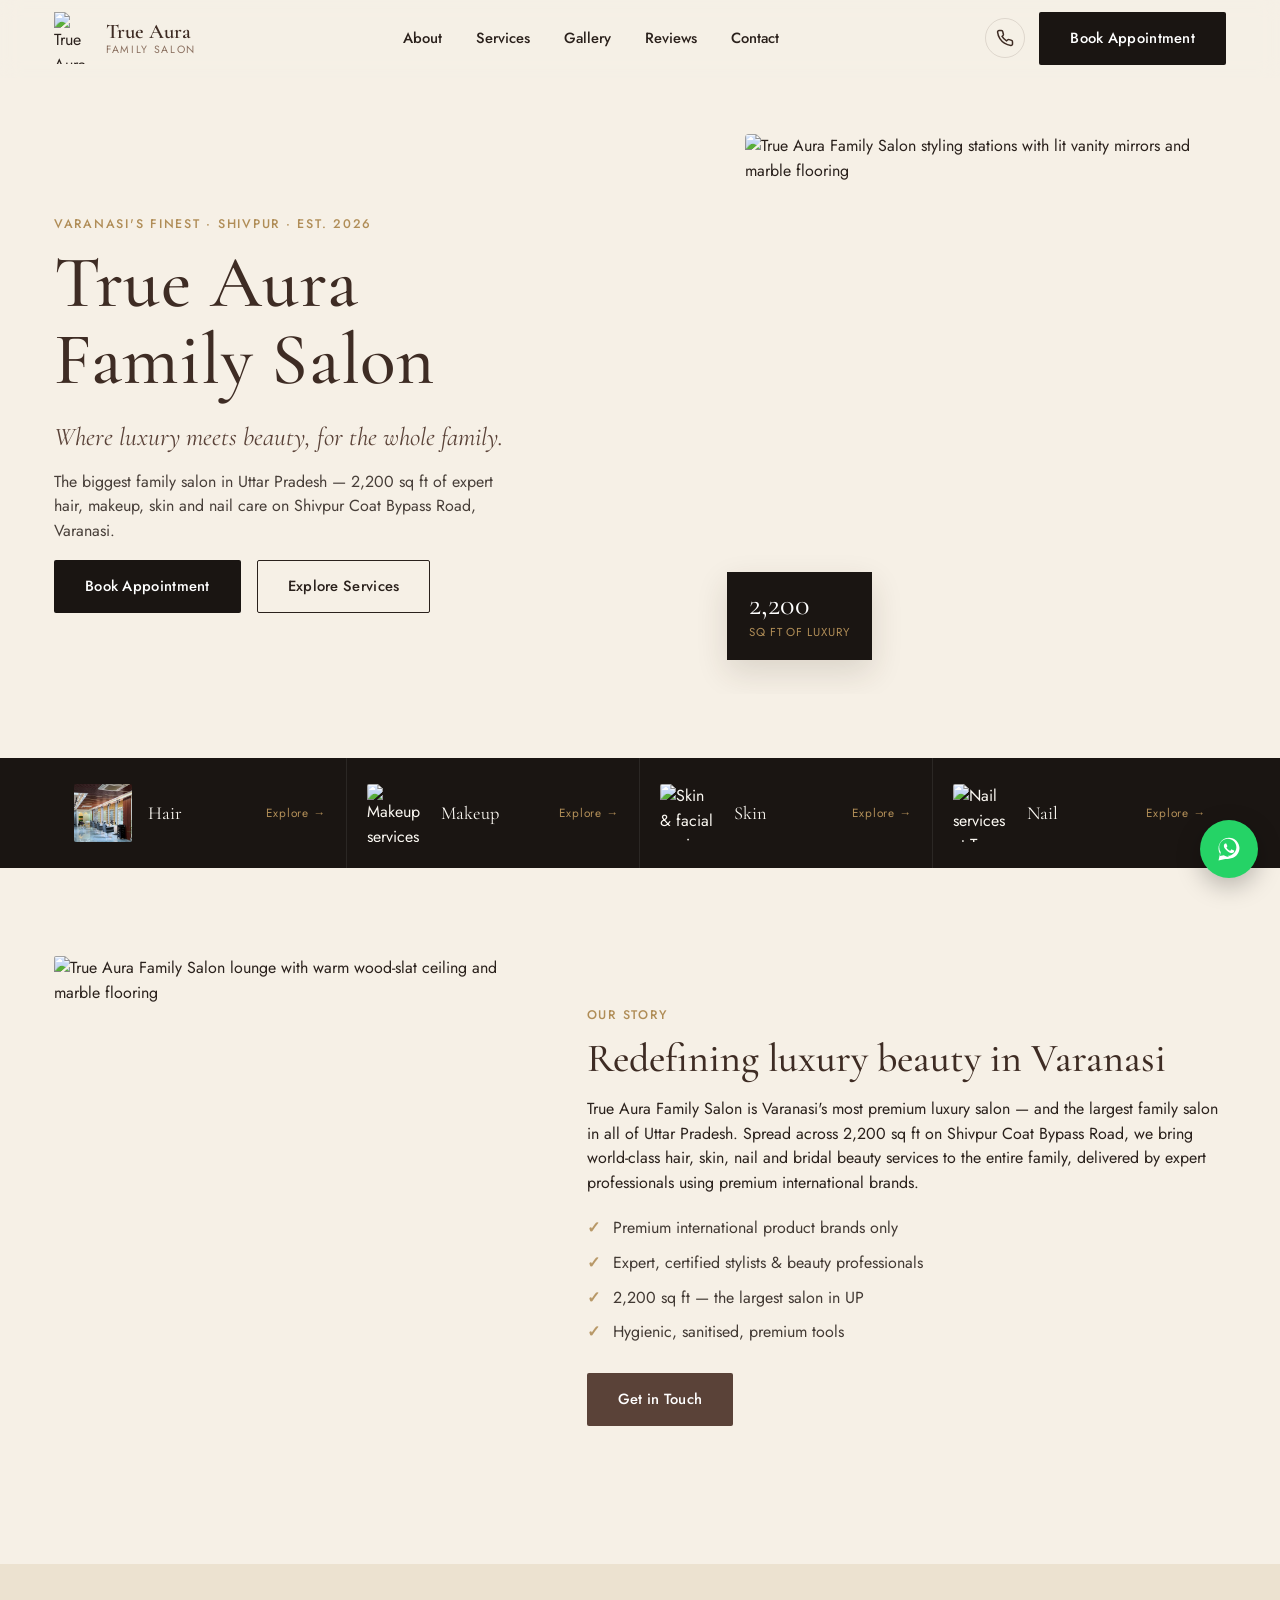
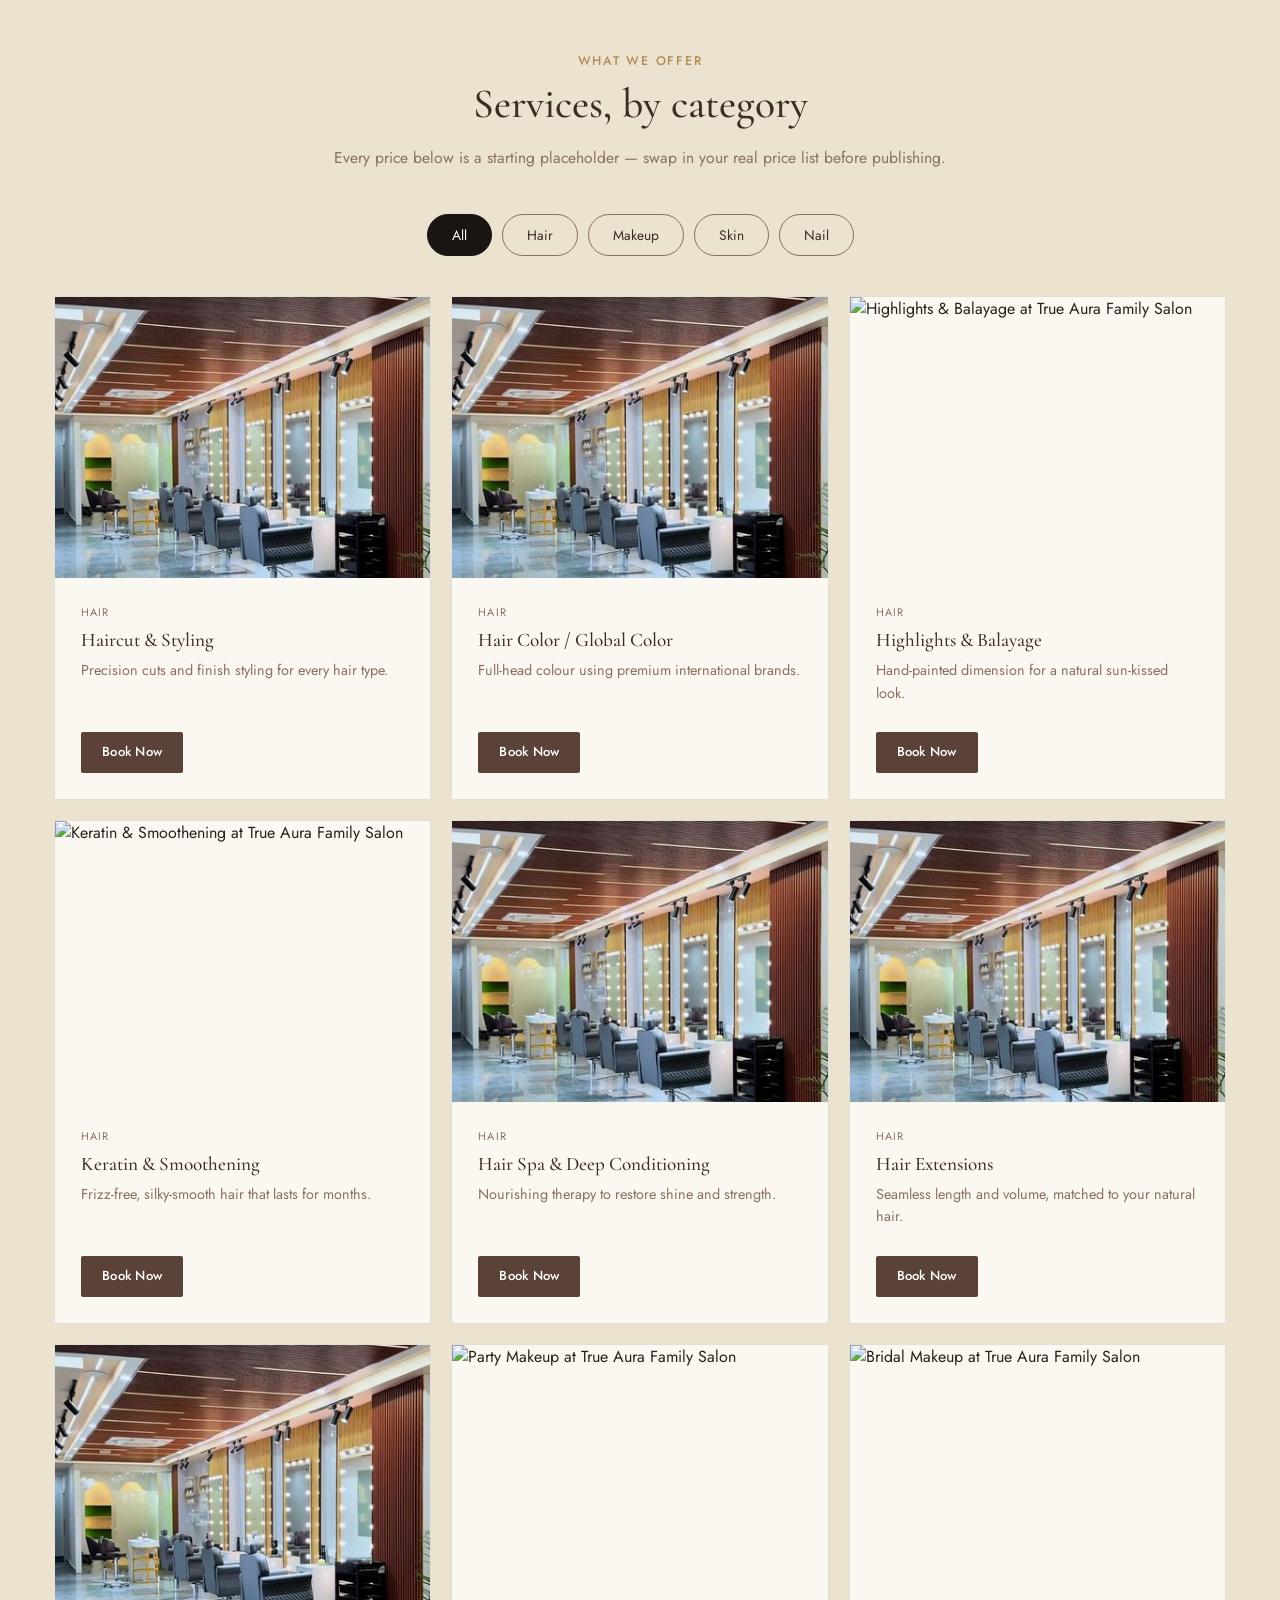
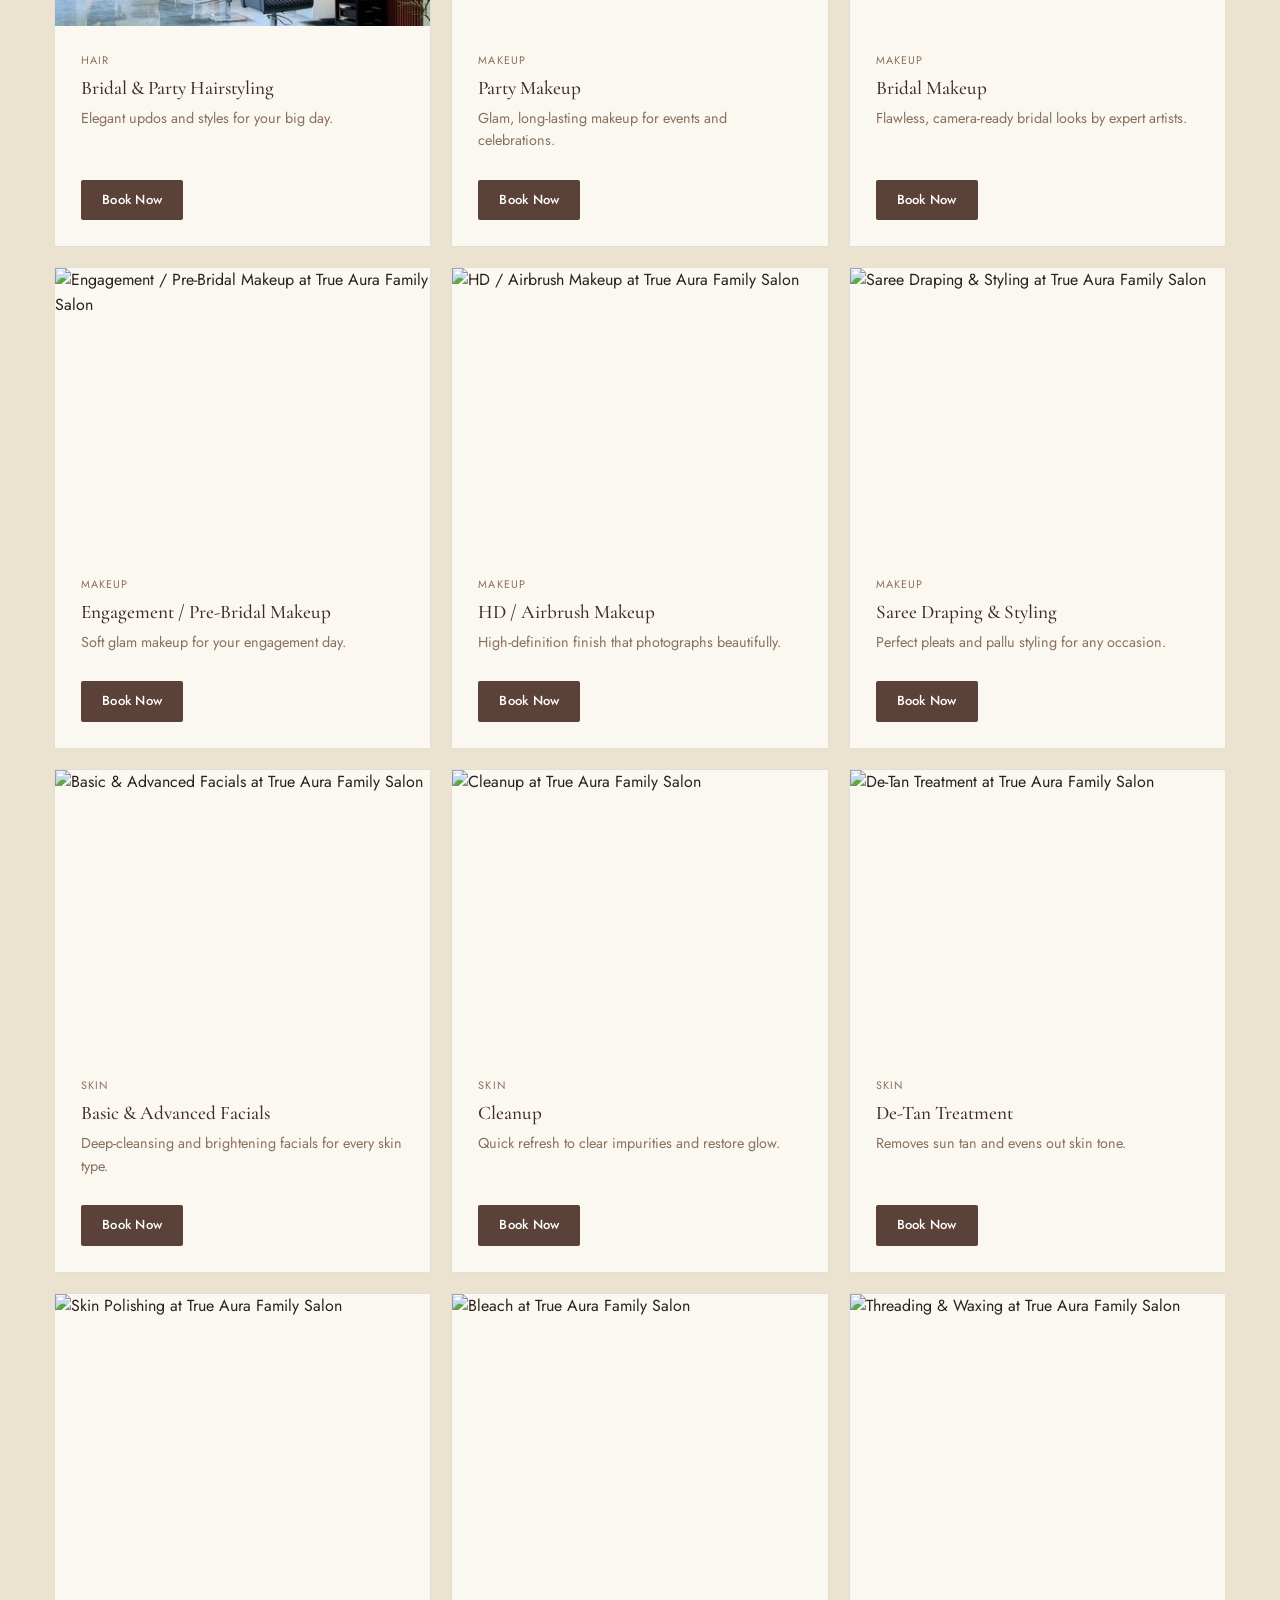
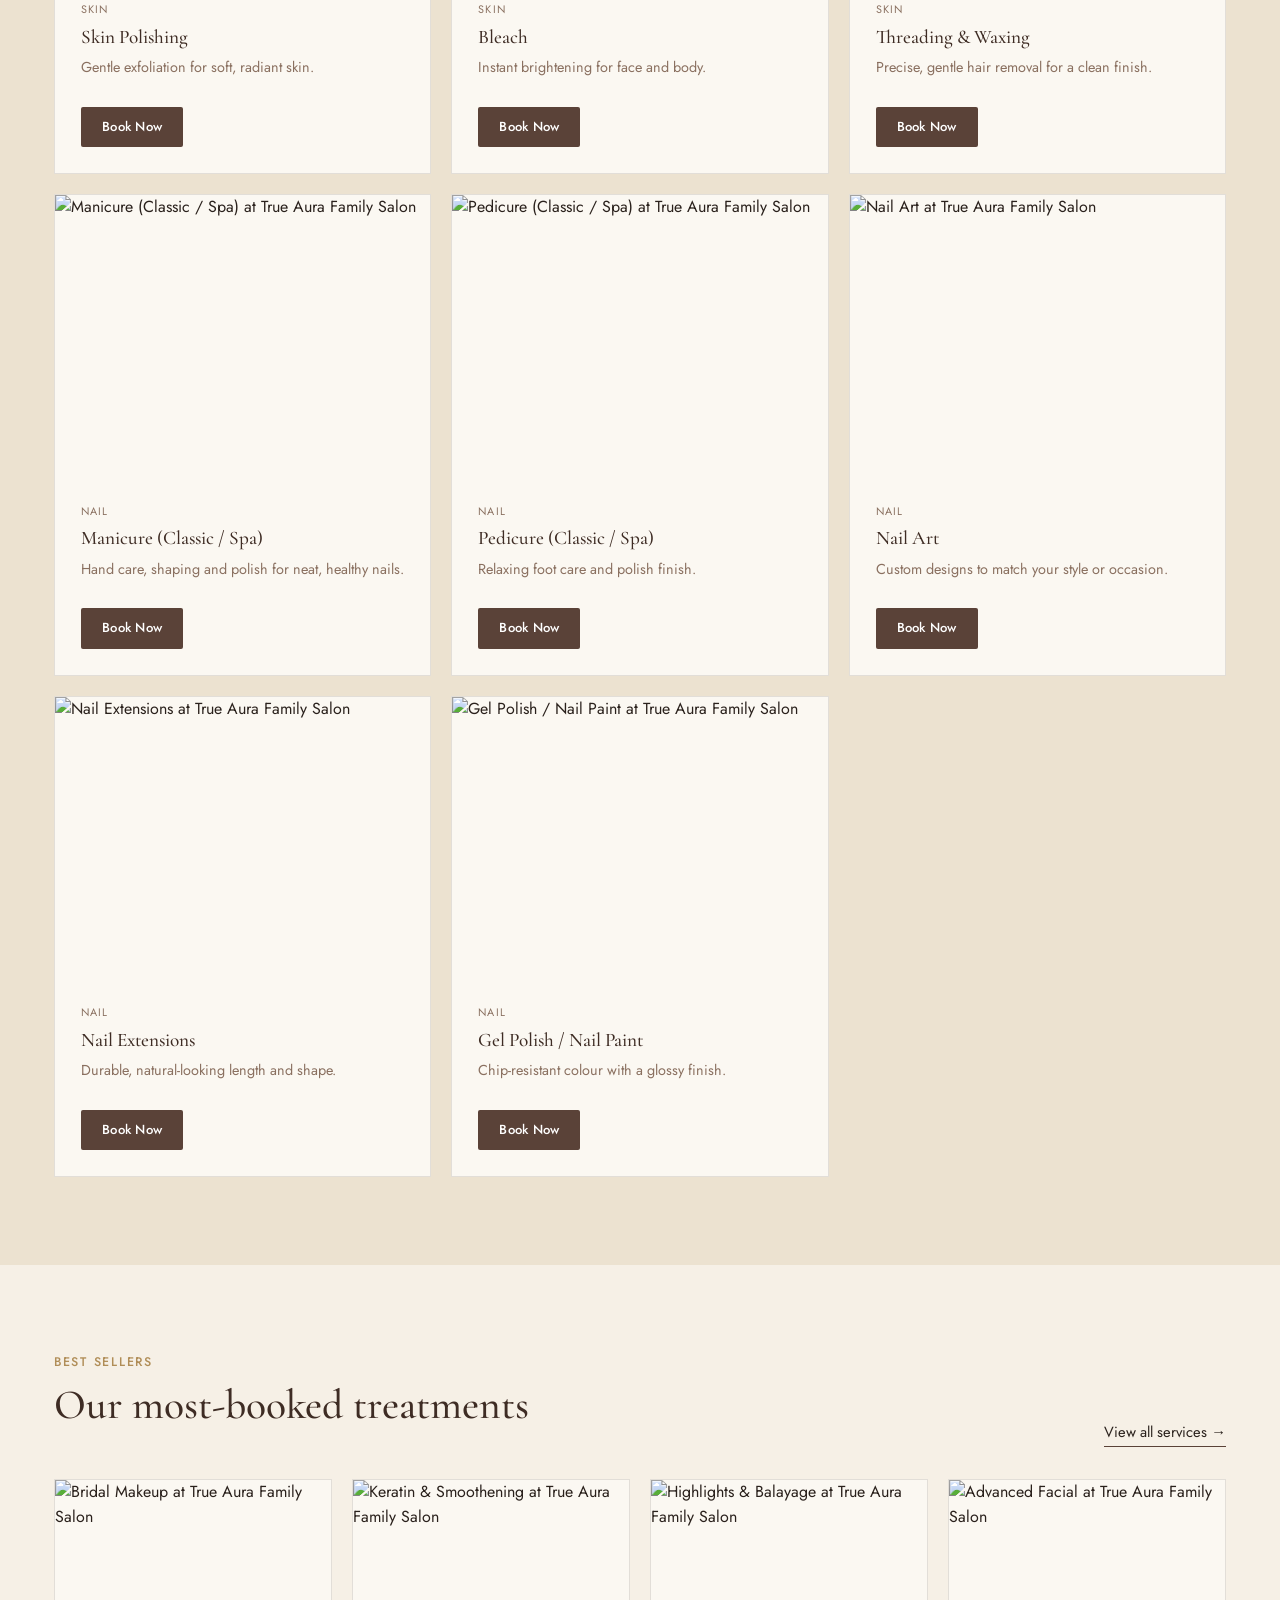
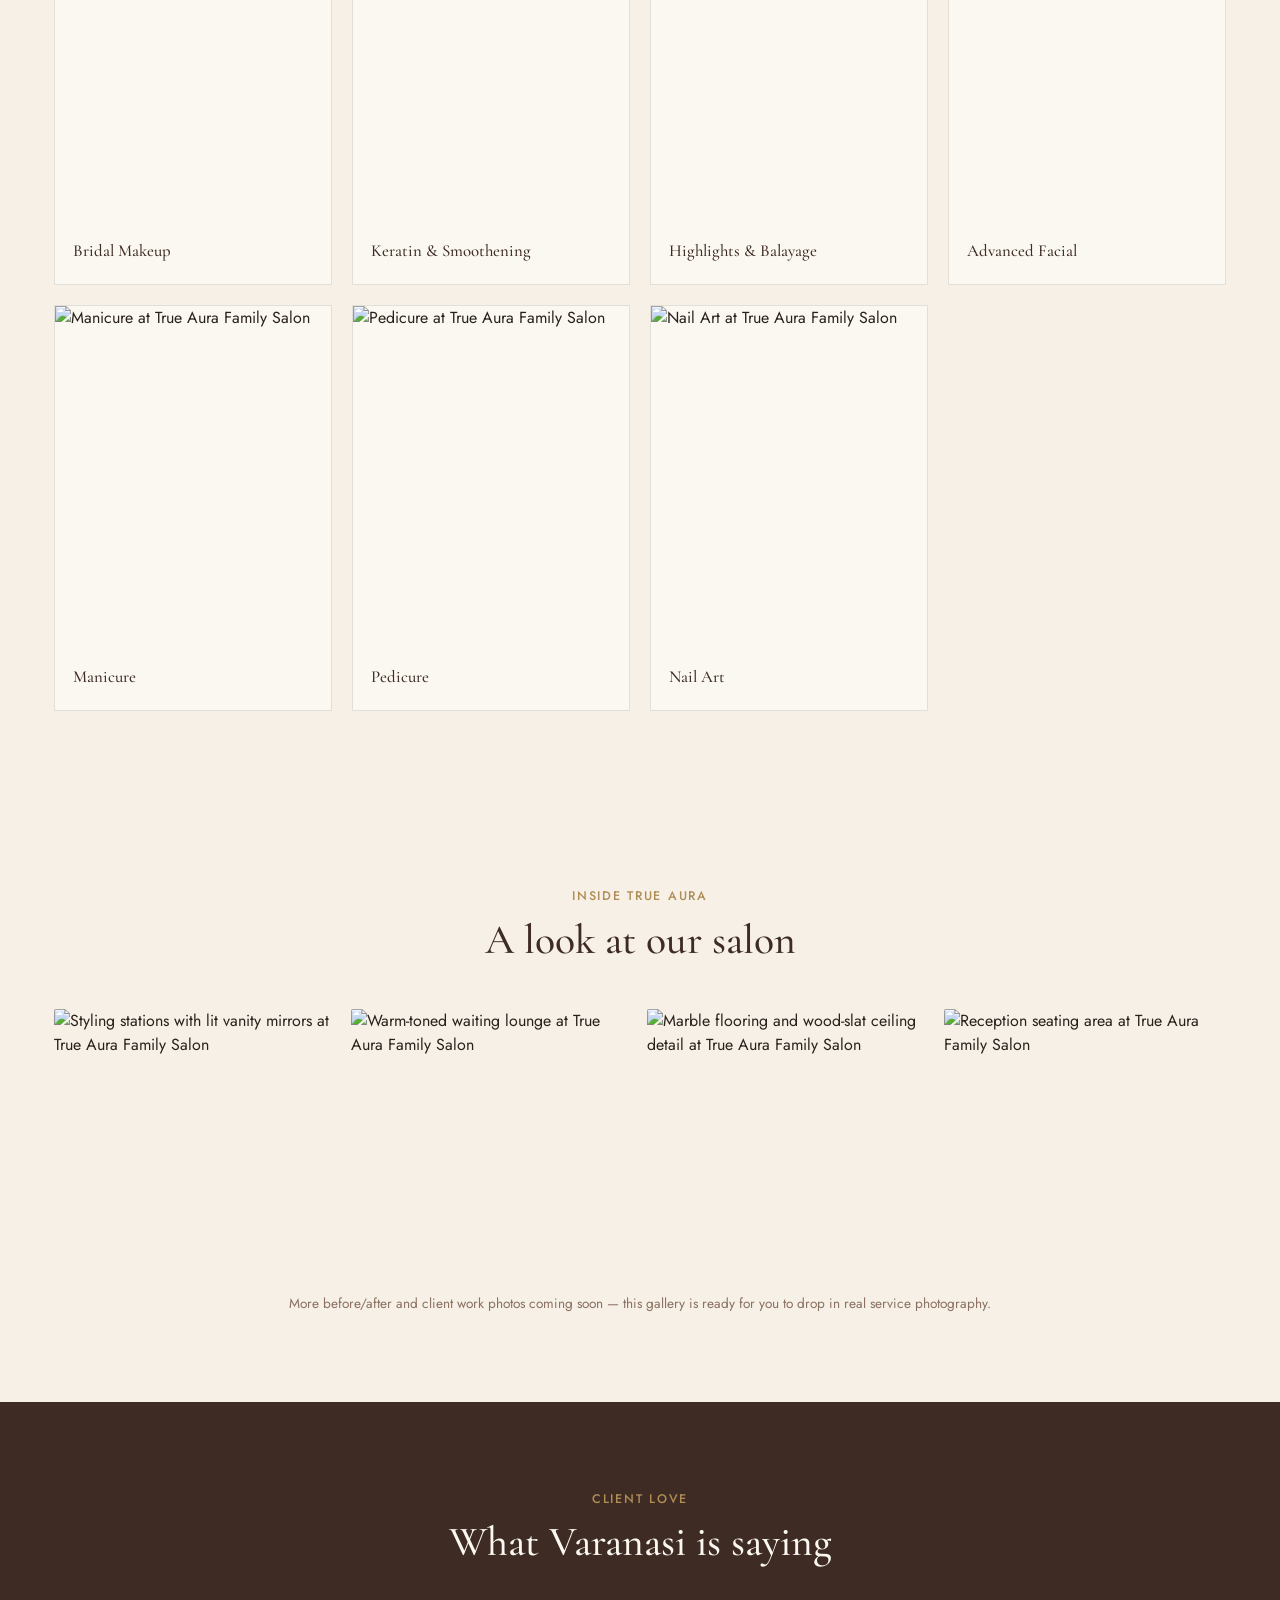
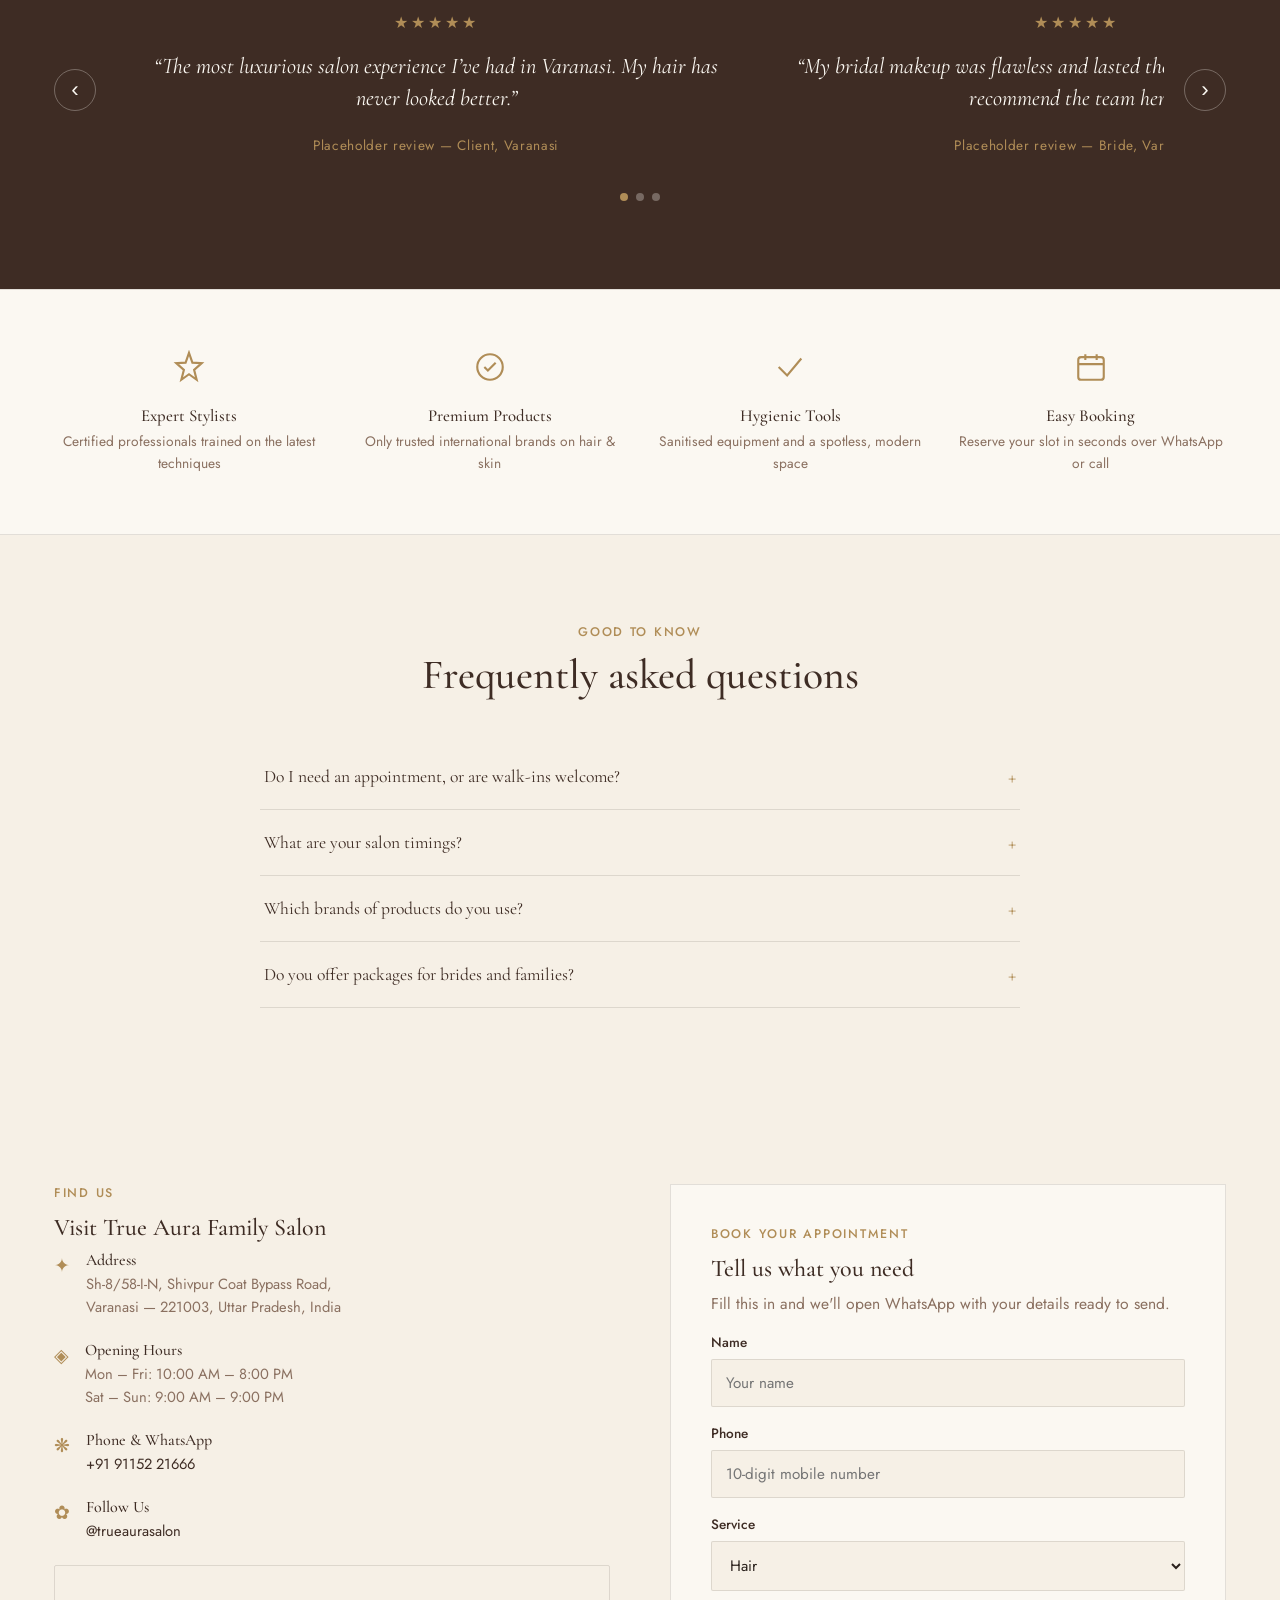
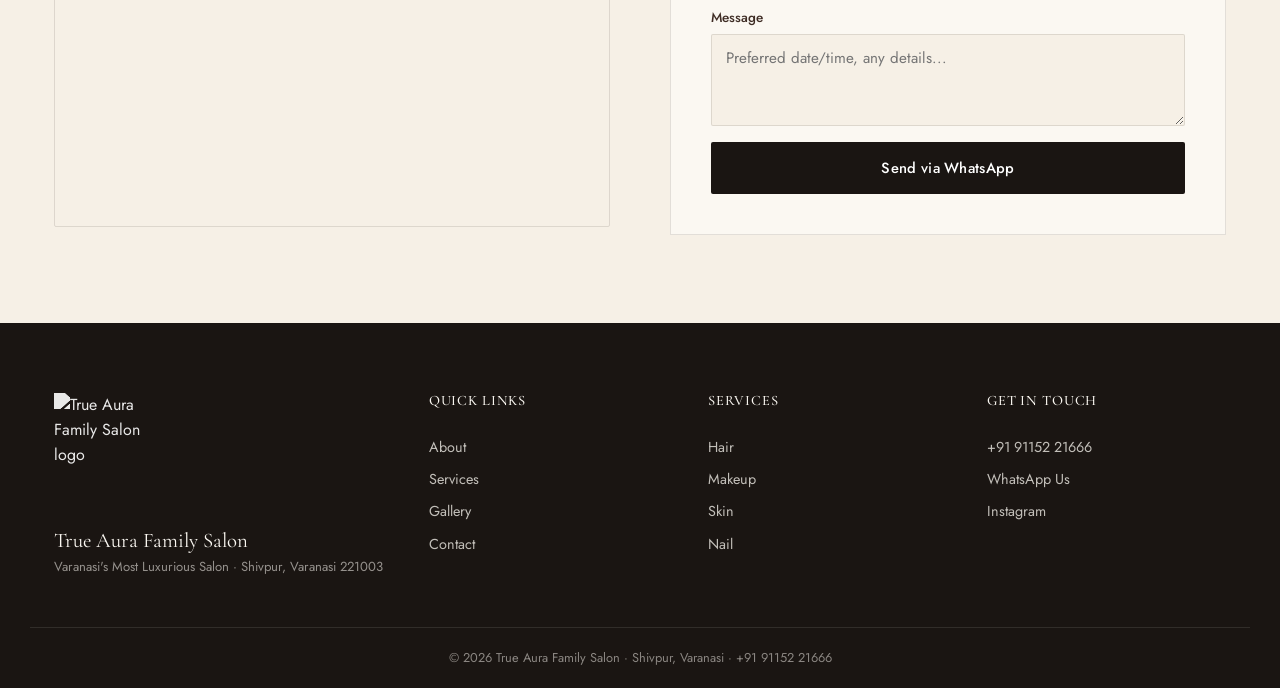
==== index.html @ 4e5fd9b1 "Add files via upload" ====
<!DOCTYPE html>
<html lang="en">
<head>
<meta charset="UTF-8">
<meta name="viewport" content="width=device-width, initial-scale=1.0">
<title>True Aura Family Salon — Luxury Salon in Varanasi | Hair, Skin, Bridal &amp; Nails</title>
<meta name="description" content="True Aura Family Salon — Varanasi's premium luxury family salon in Shivpur. Hair, Makeup, Skin &amp; Nail services for the whole family. Book on WhatsApp: +91 91152 21666.">
<meta name="keywords" content="luxury salon Varanasi, best salon in Varanasi, bridal makeup Varanasi, hair salon Varanasi, keratin treatment Varanasi, facial Varanasi, nail art Varanasi, salon Shivpur Varanasi, True Aura Family Salon">
<meta name="author" content="True Aura Family Salon">
<meta name="robots" content="index, follow">
<link rel="canonical" href="https://trueauraofficial06-lab.github.io/trueaurasalon.github.io/">

<!-- Open Graph -->
<meta property="og:type" content="website">
<meta property="og:site_name" content="True Aura Family Salon">
<meta property="og:title" content="True Aura Family Salon — Luxury Salon in Varanasi">
<meta property="og:description" content="Varanasi's premium luxury family salon in Shivpur. Hair, Makeup, Skin &amp; Nail services for the whole family.">
<meta property="og:url" content="https://trueauraofficial06-lab.github.io/trueaurasalon.github.io/">
<meta property="og:image" content="https://trueauraofficial06-lab.github.io/trueaurasalon.github.io/assets/images/salon-stations.jpg">
<meta property="og:locale" content="en_IN">

<!-- Twitter -->
<meta name="twitter:card" content="summary_large_image">
<meta name="twitter:title" content="True Aura Family Salon — Luxury Salon in Varanasi">
<meta name="twitter:description" content="Premium luxury salon in Shivpur, Varanasi. Hair · Makeup · Skin · Nail.">
<meta name="twitter:image" content="https://trueauraofficial06-lab.github.io/trueaurasalon.github.io/assets/images/salon-stations.jpg">

<link rel="icon" type="image/png" href="assets/images/logo-header.png">

<!-- Fonts -->
<link rel="preconnect" href="https://fonts.googleapis.com">
<link rel="preconnect" href="https://fonts.gstatic.com" crossorigin>
<link href="https://fonts.googleapis.com/css2?family=Cormorant+Garamond:ital,wght@0,400;0,500;0,600;1,500&family=Jost:wght@300;400;500;600&display=swap" rel="stylesheet">

<link rel="stylesheet" href="style.css">

<!-- Local Business structured data -->
<script type="application/ld+json">
{
  "@context": "https://schema.org",
  "@type": "HairSalon",
  "name": "True Aura Family Salon",
  "image": "https://trueauraofficial06-lab.github.io/trueaurasalon.github.io/assets/images/salon-stations.jpg",
  "@id": "https://trueauraofficial06-lab.github.io/trueaurasalon.github.io/",
  "url": "https://trueauraofficial06-lab.github.io/trueaurasalon.github.io/",
  "telephone": "+919115221666",
  "priceRange": "₹₹",
  "address": {
    "@type": "PostalAddress",
    "streetAddress": "Sh-8/58-I-N, Shivpur Coat Bypass Road",
    "addressLocality": "Varanasi",
    "postalCode": "221003",
    "addressRegion": "Uttar Pradesh",
    "addressCountry": "IN"
  },
  "geo": {
    "@type": "GeoCoordinates",
    "latitude": 25.3176,
    "longitude": 82.9739
  },
  "openingHoursSpecification": [
    {
      "@type": "OpeningHoursSpecification",
      "dayOfWeek": ["Monday","Tuesday","Wednesday","Thursday","Friday"],
      "opens": "10:00",
      "closes": "20:00"
    },
    {
      "@type": "OpeningHoursSpecification",
      "dayOfWeek": ["Saturday","Sunday"],
      "opens": "09:00",
      "closes": "21:00"
    }
  ],
  "sameAs": ["https://instagram.com/trueaurasalon"]
}
</script>
</head>
<body>

<!-- ============ HEADER ============ -->
<header class="site-header" id="site-header">
  <div class="container header-inner">
    <a href="#top" class="brand" aria-label="True Aura Family Salon — home">
      <img src="assets/images/logo-header.png" alt="True Aura Family Salon logo — scissors and wings emblem" class="brand-logo" width="56" height="73">
      <span class="brand-text">
        <span class="brand-name">True Aura</span>
        <span class="brand-sub">Family Salon</span>
      </span>
    </a>

    <nav class="main-nav" aria-label="Primary">
      <ul>
        <li><a href="#about">About</a></li>
        <li class="has-mega">
          <a href="#services" aria-haspopup="true">Services</a>
          <div class="mega-menu" aria-label="Service categories">
            <a href="#services" data-filter="hair" class="mega-link"><span class="mega-cat">Hair</span><span class="mega-desc">Cut, colour, keratin &amp; more</span></a>
            <a href="#services" data-filter="makeup" class="mega-link"><span class="mega-cat">Makeup</span><span class="mega-desc">Party, bridal &amp; HD makeup</span></a>
            <a href="#services" data-filter="skin" class="mega-link"><span class="mega-cat">Skin</span><span class="mega-desc">Facials, cleanup &amp; more</span></a>
            <a href="#services" data-filter="nail" class="mega-link"><span class="mega-cat">Nail</span><span class="mega-desc">Manicure, pedicure &amp; art</span></a>
          </div>
        </li>
        <li><a href="#gallery">Gallery</a></li>
        <li><a href="#testimonials">Reviews</a></li>
        <li><a href="#contact">Contact</a></li>
      </ul>
    </nav>

    <div class="header-actions">
      <a href="tel:+919115221666" class="header-call" aria-label="Call True Aura Family Salon">
        <svg width="18" height="18" viewBox="0 0 24 24" fill="none" stroke="currentColor" stroke-width="2"><path d="M22 16.92v3a2 2 0 0 1-2.18 2 19.79 19.79 0 0 1-8.63-3.07 19.5 19.5 0 0 1-6-6 19.79 19.79 0 0 1-3.07-8.67A2 2 0 0 1 4.11 2h3a2 2 0 0 1 2 1.72c.127.96.362 1.903.7 2.81a2 2 0 0 1-.45 2.11L8.09 9.91a16 16 0 0 0 6 6l1.27-1.27a2 2 0 0 1 2.11-.45c.907.338 1.85.573 2.81.7A2 2 0 0 1 22 16.92z"/></svg>
      </a>
      <a href="https://wa.me/919115221666?text=Hi%20True%20Aura%2C%20I%27d%20like%20to%20book%20an%20appointment." class="btn btn-solid" target="_blank" rel="noopener">Book Appointment</a>
      <button class="nav-toggle" id="navToggle" aria-label="Open menu" aria-expanded="false">
        <span></span><span></span><span></span>
      </button>
    </div>
  </div>

  <!-- Mobile nav -->
  <div class="mobile-nav" id="mobileNav">
    <a href="#about">About</a>
    <a href="#services">Services</a>
    <a href="#gallery">Gallery</a>
    <a href="#testimonials">Reviews</a>
    <a href="#contact">Contact</a>
    <a href="https://wa.me/919115221666" class="btn btn-solid" target="_blank" rel="noopener">Book on WhatsApp</a>
  </div>
</header>

<main id="top">

  <!-- ============ HERO ============ -->
  <section class="hero" id="hero">
    <div class="container hero-inner">
      <div class="hero-copy">
        <p class="eyebrow">Varanasi's Finest · Shivpur · Est. 2026</p>
        <h1 class="hero-wordmark">True Aura<br>Family Salon</h1>
        <p class="hero-headline">Where luxury meets beauty, for the whole family.</p>
        <p class="hero-sub">The biggest family salon in Uttar Pradesh — 2,200 sq ft of expert hair, makeup, skin and nail care on Shivpur Coat Bypass Road, Varanasi.</p>
        <div class="hero-ctas">
          <a href="https://wa.me/919115221666?text=Hi%20True%20Aura%2C%20I%27d%20like%20to%20book%20an%20appointment." class="btn btn-solid" target="_blank" rel="noopener">Book Appointment</a>
          <a href="#services" class="btn btn-outline">Explore Services</a>
        </div>
      </div>
      <div class="hero-media">
        <img src="assets/images/salon-stations.jpg" alt="True Aura Family Salon styling stations with lit vanity mirrors and marble flooring" width="816" height="1600" loading="eager">
        <div class="hero-media-tag">
          <span class="hero-media-tag-num">2,200</span>
          <span class="hero-media-tag-label">sq ft of luxury</span>
        </div>
      </div>
    </div>
  </section>

  <!-- ============ CATEGORY STRIP ============ -->
  <section class="category-strip" aria-label="Service categories">
    <div class="container category-grid">
      <a href="#services" class="category-item" data-filter="hair">
        <img src="assets/images/thumb-hair.jpg" alt="Hair services at True Aura Family Salon" width="120" height="120" loading="lazy">
        <span class="category-label">Hair</span>
        <span class="category-go">Explore →</span>
      </a>
      <a href="#services" class="category-item" data-filter="makeup">
        <img src="assets/images/thumb-makeup.jpg" alt="Makeup services at True Aura Family Salon" width="120" height="120" loading="lazy">
        <span class="category-label">Makeup</span>
        <span class="category-go">Explore →</span>
      </a>
      <a href="#services" class="category-item" data-filter="skin">
        <img src="assets/images/thumb-skin.jpg" alt="Skin &amp; facial services at True Aura Family Salon" width="120" height="120" loading="lazy">
        <span class="category-label">Skin</span>
        <span class="category-go">Explore →</span>
      </a>
      <a href="#services" class="category-item" data-filter="nail">
        <img src="assets/images/thumb-nail.jpg" alt="Nail services at True Aura Family Salon" width="120" height="120" loading="lazy">
        <span class="category-label">Nail</span>
        <span class="category-go">Explore →</span>
      </a>
    </div>
  </section>

  <!-- ============ ABOUT ============ -->
  <section class="editorial" id="about">
    <div class="container editorial-inner">
      <div class="editorial-media">
        <img src="assets/images/salon-lounge.jpg" alt="True Aura Family Salon lounge with warm wood-slat ceiling and marble flooring" width="816" height="1600" loading="lazy">
      </div>
      <div class="editorial-copy">
        <p class="eyebrow">Our Story</p>
        <h2>Redefining luxury beauty in Varanasi</h2>
        <p>True Aura Family Salon is Varanasi's most premium luxury salon — and the largest family salon in all of Uttar Pradesh. Spread across 2,200 sq ft on Shivpur Coat Bypass Road, we bring world-class hair, skin, nail and bridal beauty services to the entire family, delivered by expert professionals using premium international brands.</p>
        <ul class="check-list">
          <li>Premium international product brands only</li>
          <li>Expert, certified stylists &amp; beauty professionals</li>
          <li>2,200 sq ft — the largest salon in UP</li>
          <li>Hygienic, sanitised, premium tools</li>
        </ul>
        <a href="https://wa.me/919115221666" class="btn btn-dark" target="_blank" rel="noopener">Get in Touch</a>
      </div>
    </div>
  </section>

  <!-- ============ SERVICES ============ -->
  <section class="services" id="services">
    <div class="container">
      <div class="section-head">
        <p class="eyebrow">What We Offer</p>
        <h2>Services, by category</h2>
        <p class="section-sub">Every price below is a starting placeholder — swap in your real price list before publishing.</p>
      </div>

      <div class="filter-bar" role="tablist" aria-label="Filter services by category">
        <button class="filter-btn is-active" data-filter="all" role="tab" aria-selected="true">All</button>
        <button class="filter-btn" data-filter="hair" role="tab" aria-selected="false">Hair</button>
        <button class="filter-btn" data-filter="makeup" role="tab" aria-selected="false">Makeup</button>
        <button class="filter-btn" data-filter="skin" role="tab" aria-selected="false">Skin</button>
        <button class="filter-btn" data-filter="nail" role="tab" aria-selected="false">Nail</button>
      </div>

      <div class="services-grid" id="servicesGrid">
        <!-- populated by script.js -->
      </div>
    </div>
  </section>

  <!-- ============ POPULAR SERVICES ============ -->
  <section class="popular" id="popular">
    <div class="container">
      <div class="section-head section-head-row">
        <div>
          <p class="eyebrow">Best Sellers</p>
          <h2>Our most-booked treatments</h2>
        </div>
        <a href="#services" class="text-link">View all services →</a>
      </div>
      <div class="popular-grid" id="popularGrid">
        <!-- populated by script.js -->
      </div>
    </div>
  </section>

  <!-- ============ GALLERY ============ -->
  <section class="gallery" id="gallery">
    <div class="container">
      <div class="section-head">
        <p class="eyebrow">Inside True Aura</p>
        <h2>A look at our salon</h2>
      </div>
      <div class="gallery-grid">
        <img src="assets/images/salon-stations-md.jpg" alt="Styling stations with lit vanity mirrors at True Aura Family Salon" loading="lazy">
        <img src="assets/images/salon-lounge-sm.jpg" alt="Warm-toned waiting lounge at True Aura Family Salon" loading="lazy">
        <img src="assets/images/salon-stations-sm.jpg" alt="Marble flooring and wood-slat ceiling detail at True Aura Family Salon" loading="lazy">
        <img src="assets/images/salon-lounge.jpg" alt="Reception seating area at True Aura Family Salon" loading="lazy">
      </div>
      <p class="gallery-note">More before/after and client work photos coming soon — this gallery is ready for you to drop in real service photography.</p>
    </div>
  </section>

  <!-- ============ TESTIMONIALS ============ -->
  <section class="testimonials" id="testimonials">
    <div class="container">
      <div class="section-head">
        <p class="eyebrow">Client Love</p>
        <h2>What Varanasi is saying</h2>
      </div>
      <div class="testimonial-carousel">
        <button class="t-arrow t-prev" aria-label="Previous testimonial">‹</button>
        <div class="testimonial-track" id="testimonialTrack">
          <!-- populated by script.js — PLACEHOLDER testimonials, replace with real reviews -->
        </div>
        <button class="t-arrow t-next" aria-label="Next testimonial">›</button>
      </div>
      <div class="t-dots" id="testimonialDots"></div>
    </div>
  </section>

  <!-- ============ TRUST ROW ============ -->
  <section class="trust-row">
    <div class="container trust-grid">
      <div class="trust-item">
        <svg viewBox="0 0 24 24" fill="none" stroke="currentColor" stroke-width="1.5"><path d="M12 2l2.4 6.9L21 9.3l-5.4 4.7L17.4 21 12 17.1 6.6 21l1.8-7-5.4-4.7 6.6-.4L12 2z"/></svg>
        <h3>Expert Stylists</h3>
        <p>Certified professionals trained on the latest techniques</p>
      </div>
      <div class="trust-item">
        <svg viewBox="0 0 24 24" fill="none" stroke="currentColor" stroke-width="1.5"><circle cx="12" cy="12" r="9"/><path d="M8 12l2.5 2.5L16 9"/></svg>
        <h3>Premium Products</h3>
        <p>Only trusted international brands on hair &amp; skin</p>
      </div>
      <div class="trust-item">
        <svg viewBox="0 0 24 24" fill="none" stroke="currentColor" stroke-width="1.5"><path d="M4 12l6 6L20 6"/></svg>
        <h3>Hygienic Tools</h3>
        <p>Sanitised equipment and a spotless, modern space</p>
      </div>
      <div class="trust-item">
        <svg viewBox="0 0 24 24" fill="none" stroke="currentColor" stroke-width="1.5"><rect x="3" y="5" width="18" height="16" rx="2"/><path d="M3 10h18M8 3v4M16 3v4"/></svg>
        <h3>Easy Booking</h3>
        <p>Reserve your slot in seconds over WhatsApp or call</p>
      </div>
    </div>
  </section>

  <!-- ============ FAQ ============ -->
  <section class="faq" id="faq">
    <div class="container">
      <div class="section-head">
        <p class="eyebrow">Good to Know</p>
        <h2>Frequently asked questions</h2>
      </div>
      <div class="faq-list" id="faqList">
        <!-- populated by script.js -->
      </div>
    </div>
  </section>

  <!-- ============ CONTACT ============ -->
  <section class="contact" id="contact">
    <div class="container contact-inner">
      <div class="contact-info">
        <p class="eyebrow">Find Us</p>
        <h2>Visit True Aura Family Salon</h2>

        <div class="info-row">
          <span class="info-icon">✦</span>
          <div>
            <h3>Address</h3>
            <p>Sh-8/58-I-N, Shivpur Coat Bypass Road,<br>Varanasi — 221003, Uttar Pradesh, India</p>
          </div>
        </div>
        <div class="info-row">
          <span class="info-icon">◈</span>
          <div>
            <h3>Opening Hours</h3>
            <p>Mon – Fri: 10:00 AM – 8:00 PM<br>Sat – Sun: 9:00 AM – 9:00 PM</p>
          </div>
        </div>
        <div class="info-row">
          <span class="info-icon">❋</span>
          <div>
            <h3>Phone &amp; WhatsApp</h3>
            <p><a href="tel:+919115221666">+91 91152 21666</a></p>
          </div>
        </div>
        <div class="info-row">
          <span class="info-icon">✿</span>
          <div>
            <h3>Follow Us</h3>
            <p><a href="https://instagram.com/trueaurasalon" target="_blank" rel="noopener">@trueaurasalon</a></p>
          </div>
        </div>

        <div class="map-embed">
          <iframe src="https://maps.google.com/maps?q=Shivpur+Coat+Bypass+Road+Varanasi+221003&output=embed" title="True Aura Family Salon location map" loading="lazy" referrerpolicy="no-referrer-when-downgrade"></iframe>
        </div>
      </div>

      <div class="contact-form-wrap">
        <p class="eyebrow">Book Your Appointment</p>
        <h2>Tell us what you need</h2>
        <p class="section-sub">Fill this in and we'll open WhatsApp with your details ready to send.</p>
        <form id="bookingForm" class="booking-form">
          <label for="fName">Name
            <input type="text" id="fName" name="name" required placeholder="Your name">
          </label>
          <label for="fPhone">Phone
            <input type="tel" id="fPhone" name="phone" required placeholder="10-digit mobile number">
          </label>
          <label for="fService">Service
            <select id="fService" name="service">
              <option>Hair</option>
              <option>Makeup</option>
              <option>Skin</option>
              <option>Nail</option>
              <option>Not sure yet</option>
            </select>
          </label>
          <label for="fMessage">Message
            <textarea id="fMessage" name="message" rows="3" placeholder="Preferred date/time, any details..."></textarea>
          </label>
          <button type="submit" class="btn btn-solid btn-full">Send via WhatsApp</button>
        </form>
      </div>
    </div>
  </section>

</main>

<!-- ============ FLOATING WHATSAPP BUTTON ============ -->
<a href="https://wa.me/919115221666?text=Hi%20True%20Aura%2C%20I%27d%20like%20to%20book%20an%20appointment."
   class="floating-whatsapp" target="_blank" rel="noopener" aria-label="Book on WhatsApp">
  <svg viewBox="0 0 32 32" width="28" height="28" fill="currentColor"><path d="M16.02 3C9.4 3 4 8.4 4 15.02c0 2.36.62 4.56 1.7 6.47L4 29l7.7-1.63A11.94 11.94 0 0 0 16.02 27C22.64 27 28 21.6 28 14.98 28 8.4 22.64 3 16.02 3zm0 21.8c-2 0-3.86-.55-5.46-1.5l-.39-.23-4.57.97.98-4.46-.25-.4a9.7 9.7 0 0 1-1.5-5.16c0-5.4 4.4-9.8 9.8-9.8 5.4 0 9.8 4.4 9.8 9.8 0 5.4-4.4 9.78-9.8 9.78zm5.36-7.34c-.29-.15-1.74-.86-2.01-.96-.27-.1-.47-.15-.66.15-.2.29-.76.96-.93 1.16-.17.2-.34.22-.63.07-.29-.15-1.22-.45-2.32-1.43-.86-.76-1.44-1.7-1.61-1.99-.17-.29-.02-.44.13-.59.13-.13.29-.34.44-.51.15-.17.2-.29.29-.49.1-.2.05-.37-.02-.51-.07-.15-.66-1.59-.9-2.18-.24-.57-.48-.49-.66-.5h-.56c-.2 0-.51.07-.78.37-.27.29-1.02 1-1.02 2.44s1.04 2.83 1.19 3.03c.15.2 2.05 3.13 4.97 4.39.7.3 1.24.48 1.66.61.7.22 1.34.19 1.84.12.56-.08 1.74-.71 1.98-1.4.24-.68.24-1.27.17-1.4-.07-.13-.27-.2-.56-.35z"/></svg>
</a>

<!-- ============ FOOTER ============ -->
<footer class="site-footer">
  <div class="container footer-inner">
    <div class="footer-brand">
      <img src="assets/images/logo-hero.png" alt="True Aura Family Salon logo" class="footer-logo" width="120" height="157" loading="lazy">
      <p>True Aura Family Salon</p>
      <p class="footer-tag">Varanasi's Most Luxurious Salon · Shivpur, Varanasi 221003</p>
    </div>

    <div class="footer-col">
      <h4>Quick Links</h4>
      <a href="#about">About</a>
      <a href="#services">Services</a>
      <a href="#gallery">Gallery</a>
      <a href="#contact">Contact</a>
    </div>

    <div class="footer-col">
      <h4>Services</h4>
      <a href="#services" data-filter="hair">Hair</a>
      <a href="#services" data-filter="makeup">Makeup</a>
      <a href="#services" data-filter="skin">Skin</a>
      <a href="#services" data-filter="nail">Nail</a>
    </div>

    <div class="footer-col">
      <h4>Get in Touch</h4>
      <a href="tel:+919115221666">+91 91152 21666</a>
      <a href="https://wa.me/919115221666" target="_blank" rel="noopener">WhatsApp Us</a>
      <a href="https://instagram.com/trueaurasalon" target="_blank" rel="noopener">Instagram</a>
    </div>
  </div>
  <div class="footer-bottom">
    <div class="container">
      <p>© 2026 True Aura Family Salon · Shivpur, Varanasi · +91 91152 21666</p>
    </div>
  </div>
</footer>

<script src="script.js"></script>
</body>
</html>
---- style.css ----
/* ============================================
   True Aura Family Salon — Stylesheet
   Palette: warm cream + mocha-brown (from logo) + near-black
   ============================================ */

:root {
  --cream: #F6F0E6;
  --cream-dark: #ECE2D0;
  --paper: #FBF8F2;
  --mocha: #5A4238;
  --mocha-dark: #3E2C24;
  --mocha-light: #8A7060;
  --ink: #2A211C;
  --near-black: #1A1512;
  --gold: #B08D57;
  --white: #FFFFFF;
  --line: rgba(42, 33, 28, 0.12);
  --shadow: 0 12px 32px rgba(58, 40, 28, 0.14);

  --font-serif: 'Cormorant Garamond', Georgia, serif;
  --font-sans: 'Jost', 'Segoe UI', sans-serif;

  --container-w: 1220px;
}

* { box-sizing: border-box; }
html { scroll-behavior: smooth; }

body {
  margin: 0;
  font-family: var(--font-sans);
  color: var(--ink);
  background: var(--cream);
  line-height: 1.55;
  -webkit-font-smoothing: antialiased;
}

img { max-width: 100%; display: block; }
a { color: inherit; text-decoration: none; }
ul { margin: 0; padding: 0; list-style: none; }
h1, h2, h3, h4 {
  font-family: var(--font-serif);
  color: var(--mocha-dark);
  margin: 0 0 0.4em;
  font-weight: 500;
  line-height: 1.15;
}
p { margin: 0 0 1em; }

.container {
  max-width: var(--container-w);
  margin: 0 auto;
  padding: 0 24px;
}

@media (prefers-reduced-motion: reduce) {
  html { scroll-behavior: auto; }
  * { animation: none !important; transition: none !important; }
}

/* ---------- Reveal-on-scroll ---------- */
.reveal {
  opacity: 0;
  transform: translateY(24px);
  transition: opacity .7s ease, transform .7s ease;
}
.reveal.is-visible { opacity: 1; transform: none; }

/* ---------- Buttons ---------- */
.btn {
  display: inline-flex;
  align-items: center;
  justify-content: center;
  gap: 8px;
  padding: 14px 30px;
  font-family: var(--font-sans);
  font-size: 0.92rem;
  font-weight: 500;
  letter-spacing: 0.02em;
  border-radius: 2px;
  border: 1px solid transparent;
  cursor: pointer;
  transition: background .25s ease, color .25s ease, border-color .25s ease, transform .15s ease;
  white-space: nowrap;
}
.btn:active { transform: scale(0.98); }
.btn-solid { background: var(--near-black); color: var(--white); }
.btn-solid:hover { background: var(--mocha-dark); }
.btn-dark { background: var(--mocha); color: var(--white); }
.btn-dark:hover { background: var(--mocha-dark); }
.btn-outline { background: transparent; color: var(--ink); border-color: var(--ink); }
.btn-outline:hover { background: var(--ink); color: var(--white); }
.btn-full { width: 100%; }

.text-link { font-size: 0.92rem; border-bottom: 1px solid var(--mocha); padding-bottom: 2px; }

/* ---------- Section heads ---------- */
.eyebrow {
  font-family: var(--font-sans);
  font-size: 0.78rem;
  letter-spacing: 0.14em;
  text-transform: uppercase;
  color: var(--gold);
  margin-bottom: 10px;
  font-weight: 500;
}
.section-head { max-width: 640px; margin: 0 auto 44px; text-align: center; }
.section-head h2 { font-size: clamp(1.9rem, 3.4vw, 2.6rem); }
.section-sub { color: var(--mocha-light); font-size: 0.98rem; }
.section-head-row {
  display: flex;
  align-items: flex-end;
  justify-content: space-between;
  text-align: left;
  max-width: none;
  margin-bottom: 32px;
  gap: 16px;
  flex-wrap: wrap;
}
.section-head-row .section-head { margin: 0; text-align: left; max-width: none; }

section { padding: 88px 0; }

/* ============ HEADER ============ */
.site-header {
  position: sticky;
  top: 0;
  z-index: 100;
  background: rgba(246, 240, 230, 0.7);
  backdrop-filter: blur(10px);
  border-bottom: 1px solid transparent;
  transition: background .3s ease, border-color .3s ease, box-shadow .3s ease;
}
.site-header.is-scrolled {
  background: var(--paper);
  border-color: var(--line);
  box-shadow: 0 4px 20px rgba(42,33,28,0.06);
}
.header-inner {
  display: flex;
  align-items: center;
  justify-content: space-between;
  gap: 24px;
  padding-top: 12px;
  padding-bottom: 12px;
}
.brand { display: flex; align-items: center; gap: 12px; }
.brand-logo { height: 52px; width: auto; }
.brand-text { display: flex; flex-direction: column; line-height: 1.1; }
.brand-name { font-family: var(--font-serif); font-size: 1.3rem; color: var(--mocha-dark); font-weight: 600; white-space: nowrap; }
.brand-sub { font-size: 0.66rem; letter-spacing: 0.16em; text-transform: uppercase; color: var(--mocha-light); white-space: nowrap; }

@media (max-width: 420px) {
  .brand-name { font-size: 1.05rem; }
  .brand-sub { display: none; }
}

.main-nav ul { display: flex; gap: 34px; }
.main-nav a { font-size: 0.92rem; font-weight: 500; padding: 6px 0; position: relative; }
.main-nav a::after {
  content: '';
  position: absolute; left: 0; right: 0; bottom: -2px;
  height: 1px; background: var(--mocha);
  transform: scaleX(0); transform-origin: left;
  transition: transform .25s ease;
}
.main-nav a:hover::after { transform: scaleX(1); }

.has-mega { position: relative; }
.mega-menu {
  position: absolute;
  top: 100%;
  left: 50%;
  transform: translateX(-50%) translateY(8px);
  background: var(--paper);
  border: 1px solid var(--line);
  box-shadow: var(--shadow);
  padding: 18px;
  display: grid;
  grid-template-columns: repeat(2, 200px);
  gap: 4px;
  opacity: 0;
  visibility: hidden;
  transition: opacity .2s ease, transform .2s ease, visibility .2s;
}
.has-mega:hover .mega-menu,
.has-mega:focus-within .mega-menu {
  opacity: 1; visibility: visible; transform: translateX(-50%) translateY(0);
}
.mega-link { display: block; padding: 10px 12px; border-radius: 2px; }
.mega-link:hover { background: var(--cream-dark); }
.mega-cat { display: block; font-family: var(--font-serif); font-size: 1.05rem; color: var(--mocha-dark); }
.mega-desc { display: block; font-size: 0.76rem; color: var(--mocha-light); margin-top: 2px; }

.header-actions { display: flex; align-items: center; gap: 14px; }
.header-call {
  display: inline-flex; align-items: center; justify-content: center;
  width: 40px; height: 40px; border-radius: 50%;
  border: 1px solid var(--line); color: var(--mocha-dark);
}
.header-call:hover { background: var(--mocha); color: var(--white); border-color: var(--mocha); }

.nav-toggle {
  display: none;
  flex-direction: column;
  justify-content: center;
  gap: 5px;
  width: 40px; height: 40px;
  background: none; border: none; cursor: pointer;
}
.nav-toggle span { display: block; height: 2px; width: 100%; background: var(--ink); transition: transform .2s ease, opacity .2s ease; }
.nav-toggle.is-open span:nth-child(1) { transform: translateY(7px) rotate(45deg); }
.nav-toggle.is-open span:nth-child(2) { opacity: 0; }
.nav-toggle.is-open span:nth-child(3) { transform: translateY(-7px) rotate(-45deg); }

.mobile-nav {
  display: none;
  flex-direction: column;
  gap: 4px;
  padding: 8px 24px 24px;
  background: var(--paper);
  border-top: 1px solid var(--line);
}
.mobile-nav a { padding: 12px 0; font-size: 1rem; border-bottom: 1px solid var(--line); }
.mobile-nav .btn { margin-top: 14px; }
.mobile-nav.is-open { display: flex; }

/* ============ HERO ============ */
.hero { padding-top: 56px; padding-bottom: 0; overflow: hidden; }
.hero-inner {
  display: grid;
  grid-template-columns: 1.15fr 0.85fr;
  align-items: center;
  gap: 40px;
}
.hero-wordmark {
  font-size: clamp(2.4rem, 6vw, 4.6rem);
  letter-spacing: 0.01em;
  margin: 0.1em 0 0.25em;
  color: var(--mocha-dark);
  line-height: 1.05;
}
.hero-headline { font-family: var(--font-serif); font-size: clamp(1.3rem, 2vw, 1.6rem); font-style: italic; color: var(--mocha); margin-bottom: 0.5em; }
.hero-sub { max-width: 460px; color: var(--ink); opacity: 0.85; }
.hero-ctas { display: flex; gap: 16px; flex-wrap: wrap; margin-top: 8px; }

.hero-media { position: relative; }
.hero-media img {
  width: 100%;
  height: 560px;
  object-fit: cover;
  border-radius: 4px 4px 140px 4px;
}
.hero-media-tag {
  position: absolute;
  left: -18px;
  bottom: 34px;
  background: var(--near-black);
  color: var(--white);
  padding: 18px 22px;
  display: flex;
  flex-direction: column;
  box-shadow: var(--shadow);
}
.hero-media-tag-num { font-family: var(--font-serif); font-size: 1.9rem; line-height: 1; }
.hero-media-tag-label { font-size: 0.72rem; letter-spacing: 0.08em; text-transform: uppercase; color: var(--gold); margin-top: 4px; }

/* ============ CATEGORY STRIP ============ */
.category-strip { background: var(--near-black); padding: 0; margin-top: 64px; }
.category-grid {
  display: grid;
  grid-template-columns: repeat(4, 1fr);
}
.category-item {
  display: flex;
  align-items: center;
  gap: 16px;
  padding: 26px 20px;
  border-right: 1px solid rgba(255,255,255,0.08);
  color: var(--paper);
  transition: background .2s ease;
}
.category-item:last-child { border-right: none; }
.category-item:hover { background: rgba(255,255,255,0.05); }
.category-item img { width: 58px; height: 58px; object-fit: cover; border-radius: 2px; flex-shrink: 0; }
.category-label { font-family: var(--font-serif); font-size: 1.15rem; margin-right: auto; }
.category-go { font-size: 0.74rem; letter-spacing: 0.06em; color: var(--gold); white-space: nowrap; }

/* ============ EDITORIAL (About) ============ */
.editorial-inner {
  display: grid;
  grid-template-columns: 0.85fr 1.15fr;
  gap: 60px;
  align-items: center;
}
.editorial-media img { width: 100%; height: 520px; object-fit: cover; border-radius: 2px; }
.editorial-copy h2 { font-size: clamp(1.9rem, 3.2vw, 2.5rem); }
.check-list { margin: 20px 0 28px; display: flex; flex-direction: column; gap: 10px; }
.check-list li { position: relative; padding-left: 26px; color: var(--ink); opacity: 0.88; }
.check-list li::before {
  content: '✓';
  position: absolute; left: 0; top: 0;
  color: var(--gold); font-weight: 600;
}

/* ============ SERVICES ============ */
.services { background: var(--cream-dark); }
.filter-bar {
  display: flex;
  justify-content: center;
  flex-wrap: wrap;
  gap: 10px;
  margin-bottom: 40px;
}
.filter-btn {
  font-family: var(--font-sans);
  font-size: 0.86rem;
  padding: 10px 24px;
  border-radius: 999px;
  border: 1px solid var(--mocha-light);
  background: transparent;
  color: var(--mocha-dark);
  cursor: pointer;
  transition: background .2s ease, color .2s ease;
}
.filter-btn:hover { background: rgba(90,66,56,0.08); }
.filter-btn.is-active { background: var(--near-black); border-color: var(--near-black); color: var(--white); }

.services-grid {
  display: grid;
  grid-template-columns: repeat(3, 1fr);
  gap: 20px;
}
.service-card {
  background: var(--paper);
  border: 1px solid var(--line);
  display: flex;
  flex-direction: column;
  gap: 8px;
  overflow: hidden;
  transition: transform .2s ease, box-shadow .2s ease;
}
.service-card:hover { transform: translateY(-4px); box-shadow: var(--shadow); }
.service-card-img { aspect-ratio: 4/3; overflow: hidden; }
.service-card-img img { width: 100%; height: 100%; object-fit: cover; transition: transform .4s ease; }
.service-card:hover .service-card-img img { transform: scale(1.05); }
.service-card-top { display: flex; justify-content: space-between; align-items: flex-start; gap: 12px; padding: 18px 26px 0; }
.service-card h3 { font-size: 1.2rem; margin: 0; padding: 0 26px; }
.service-desc { color: var(--mocha-light); font-size: 0.9rem; flex-grow: 1; padding: 0 26px; }
.service-tag { font-size: 0.68rem; letter-spacing: 0.1em; text-transform: uppercase; color: var(--mocha-light); }
.service-card .btn { align-self: flex-start; padding: 9px 20px; font-size: 0.82rem; margin: 6px 26px 26px; }
.service-card.is-hidden { display: none; }

/* ============ POPULAR ============ */
.popular-grid {
  display: grid;
  grid-template-columns: repeat(4, 1fr);
  gap: 20px;
}
.popular-card { background: var(--paper); border: 1px solid var(--line); }
.popular-card-img { aspect-ratio: 4/5; overflow: hidden; }
.popular-card-img img { width: 100%; height: 100%; object-fit: cover; transition: transform .4s ease; }
.popular-card:hover .popular-card-img img { transform: scale(1.05); }
.popular-card-body { padding: 16px 18px 20px; }
.popular-card-body h3 { font-size: 1.05rem; margin-bottom: 4px; }
.popular-card-body .service-price { font-size: 1rem; }

/* ============ GALLERY ============ */
.gallery-grid {
  display: grid;
  grid-template-columns: repeat(4, 1fr);
  gap: 14px;
}
.gallery-grid img { width: 100%; height: 260px; object-fit: cover; border-radius: 2px; }
.gallery-note { text-align: center; color: var(--mocha-light); font-size: 0.85rem; margin: 24px 0 0; }

/* ============ TESTIMONIALS ============ */
.testimonials { background: var(--mocha-dark); color: var(--paper); }
.testimonials .eyebrow { color: var(--gold); }
.testimonials h2 { color: var(--paper); }
.testimonial-carousel { display: flex; align-items: center; gap: 20px; }
.testimonial-track { flex: 1; overflow: hidden; }
.testimonial-track-inner { display: flex; transition: transform .5s ease; }
.testimonial-card {
  flex: 0 0 100%;
  text-align: center;
  max-width: 640px;
  margin: 0 auto;
  padding: 0 20px;
}
.testimonial-card p.quote { font-family: var(--font-serif); font-size: 1.4rem; font-style: italic; line-height: 1.45; margin-bottom: 20px; }
.testimonial-card .stars { color: var(--gold); letter-spacing: 3px; margin-bottom: 14px; }
.testimonial-card .who { font-size: 0.85rem; color: var(--gold); letter-spacing: 0.05em; }
.t-arrow {
  background: none; border: 1px solid rgba(251,248,242,0.3); color: var(--paper);
  width: 42px; height: 42px; border-radius: 50%;
  font-size: 1.4rem; cursor: pointer; flex-shrink: 0;
  transition: background .2s ease;
}
.t-arrow:hover { background: rgba(251,248,242,0.12); }
.t-dots { display: flex; justify-content: center; gap: 8px; margin-top: 24px; }
.t-dot { width: 8px; height: 8px; border-radius: 50%; background: rgba(251,248,242,0.3); border: none; cursor: pointer; padding: 0; }
.t-dot.is-active { background: var(--gold); }

/* ============ TRUST ROW ============ */
.trust-row { background: var(--paper); padding: 60px 0; border-top: 1px solid var(--line); border-bottom: 1px solid var(--line); }
.trust-grid { display: grid; grid-template-columns: repeat(4, 1fr); gap: 30px; }
.trust-item { text-align: center; }
.trust-item svg { width: 34px; height: 34px; color: var(--gold); margin-bottom: 14px; }
.trust-item h3 { font-size: 1.05rem; margin-bottom: 6px; }
.trust-item p { font-size: 0.86rem; color: var(--mocha-light); margin: 0; }

/* ============ FAQ ============ */
.faq-list { max-width: 760px; margin: 0 auto; }
.faq-item { border-bottom: 1px solid var(--line); }
.faq-q {
  width: 100%; text-align: left; background: none; border: none;
  padding: 20px 4px; font-family: var(--font-serif); font-size: 1.1rem;
  color: var(--mocha-dark); cursor: pointer;
  display: flex; justify-content: space-between; align-items: center; gap: 16px;
}
.faq-q .plus { transition: transform .25s ease; color: var(--gold); font-size: 1.3rem; }
.faq-item.is-open .faq-q .plus { transform: rotate(45deg); }
.faq-a { max-height: 0; overflow: hidden; transition: max-height .3s ease; }
.faq-a p { padding: 0 4px 20px; color: var(--mocha-light); font-size: 0.95rem; }

/* ============ CONTACT ============ */
.contact-inner {
  display: grid;
  grid-template-columns: 1fr 1fr;
  gap: 60px;
}
.info-row { display: flex; gap: 16px; margin-bottom: 22px; }
.info-icon { color: var(--gold); font-size: 1.2rem; flex-shrink: 0; }
.info-row h3 { font-size: 1rem; margin-bottom: 4px; }
.info-row p { color: var(--mocha-light); font-size: 0.92rem; margin: 0; }
.info-row a { color: var(--mocha-dark); }
.info-row a:hover { color: var(--gold); }
.map-embed { margin-top: 20px; border-radius: 2px; overflow: hidden; border: 1px solid var(--line); }
.map-embed iframe { width: 100%; height: 260px; border: 0; display: block; }

.contact-form-wrap { background: var(--paper); border: 1px solid var(--line); padding: 40px; }
.booking-form { display: flex; flex-direction: column; gap: 16px; margin-top: 8px; }
.booking-form label { display: flex; flex-direction: column; gap: 6px; font-size: 0.85rem; color: var(--mocha-dark); font-weight: 500; }
.booking-form input, .booking-form select, .booking-form textarea {
  font-family: var(--font-sans);
  font-size: 0.95rem;
  padding: 12px 14px;
  border: 1px solid var(--line);
  background: var(--cream);
  color: var(--ink);
  border-radius: 2px;
  resize: vertical;
}
.booking-form input:focus, .booking-form select:focus, .booking-form textarea:focus {
  outline: 2px solid var(--gold);
  outline-offset: 1px;
}

/* ============ FLOATING WHATSAPP ============ */
.floating-whatsapp {
  position: fixed;
  right: 22px;
  bottom: 22px;
  width: 58px; height: 58px;
  background: #25D366;
  color: #fff;
  border-radius: 50%;
  display: flex;
  align-items: center;
  justify-content: center;
  box-shadow: 0 8px 24px rgba(0,0,0,0.25);
  z-index: 90;
  transition: transform .2s ease;
}
.floating-whatsapp:hover { transform: scale(1.08); }

/* ============ FOOTER ============ */
.site-footer { background: var(--near-black); color: var(--paper); padding-top: 70px; }
.footer-inner {
  display: grid;
  grid-template-columns: 1.4fr repeat(3, 1fr);
  gap: 40px;
  padding-bottom: 50px;
  border-bottom: 1px solid rgba(251,248,242,0.1);
}
.footer-logo {
  width: 90px;
  height: auto;
  margin-bottom: 14px;
  /* logo is dark mocha line-art; lighten it so it reads clearly on the near-black footer */
  filter: brightness(0) invert(1) sepia(25%) saturate(200%) brightness(1.1);
  opacity: 0.9;
}
.footer-brand p { margin: 0; }
.footer-brand > p:first-of-type { font-family: var(--font-serif); font-size: 1.3rem; }
.footer-tag { font-size: 0.82rem; color: rgba(251,248,242,0.55); margin-top: 6px; }
.footer-col h4 { color: var(--paper); font-size: 0.9rem; letter-spacing: 0.06em; text-transform: uppercase; margin-bottom: 16px; }
.footer-col { display: flex; flex-direction: column; gap: 10px; }
.footer-col a { font-size: 0.9rem; color: rgba(251,248,242,0.75); }
.footer-col a:hover { color: var(--gold); }
.footer-bottom { padding: 20px 0; }
.footer-bottom p { margin: 0; text-align: center; font-size: 0.8rem; color: rgba(251,248,242,0.5); }

/* ============================================
   RESPONSIVE
   ============================================ */
@media (max-width: 1024px) {
  .hero-inner { grid-template-columns: 1fr; gap: 40px; }
  .hero-media img { height: 420px; }
  .editorial-inner { grid-template-columns: 1fr; gap: 34px; }
  .editorial-media img { height: 380px; }
  .services-grid { grid-template-columns: repeat(2, 1fr); }
  .popular-grid { grid-template-columns: repeat(2, 1fr); }
  .gallery-grid { grid-template-columns: repeat(2, 1fr); }
  .contact-inner { grid-template-columns: 1fr; }
  .footer-inner { grid-template-columns: 1fr 1fr; }
}

@media (max-width: 860px) {
  .main-nav { display: none; }
  .header-call { display: none; }
  .nav-toggle { display: flex; }
  .category-grid { grid-template-columns: repeat(2, 1fr); }
  .category-item { border-right: none; border-bottom: 1px solid rgba(255,255,255,0.08); }
  section { padding: 60px 0; }
  .contact-form-wrap { padding: 28px; }
}

@media (max-width: 600px) {
  .header-actions .btn { padding: 10px 16px; font-size: 0.82rem; }
  .hero-wordmark { font-size: 2.4rem; }
  .hero-ctas { flex-direction: column; align-items: stretch; }
  .hero-ctas .btn { text-align: center; }
  .services-grid { grid-template-columns: 1fr; }
  .popular-grid { grid-template-columns: 1fr 1fr; }
  .gallery-grid { grid-template-columns: 1fr 1fr; }
  .gallery-grid img { height: 160px; }
  .trust-grid { grid-template-columns: 1fr 1fr; gap: 26px; }
  .footer-inner { grid-template-columns: 1fr; }
  .section-head-row { flex-direction: column; align-items: flex-start; }
  .testimonial-card p.quote { font-size: 1.15rem; }
}
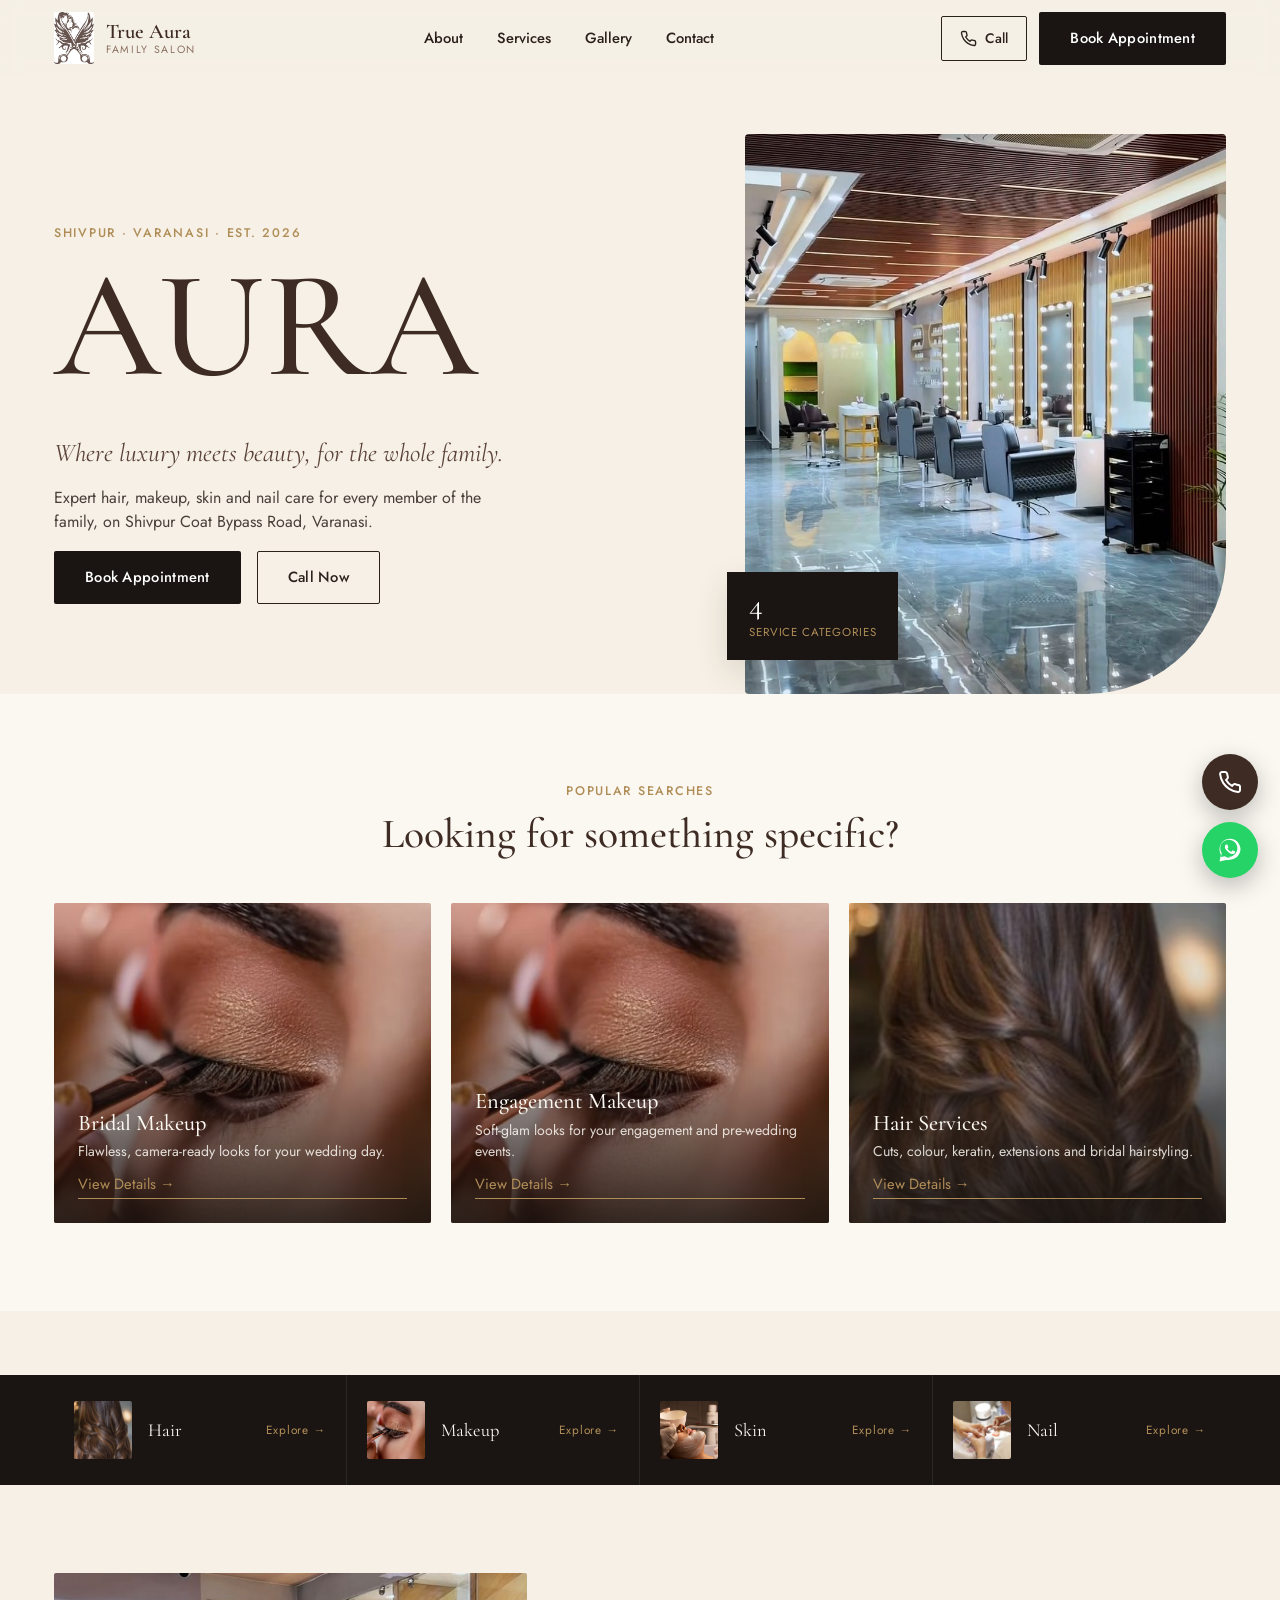
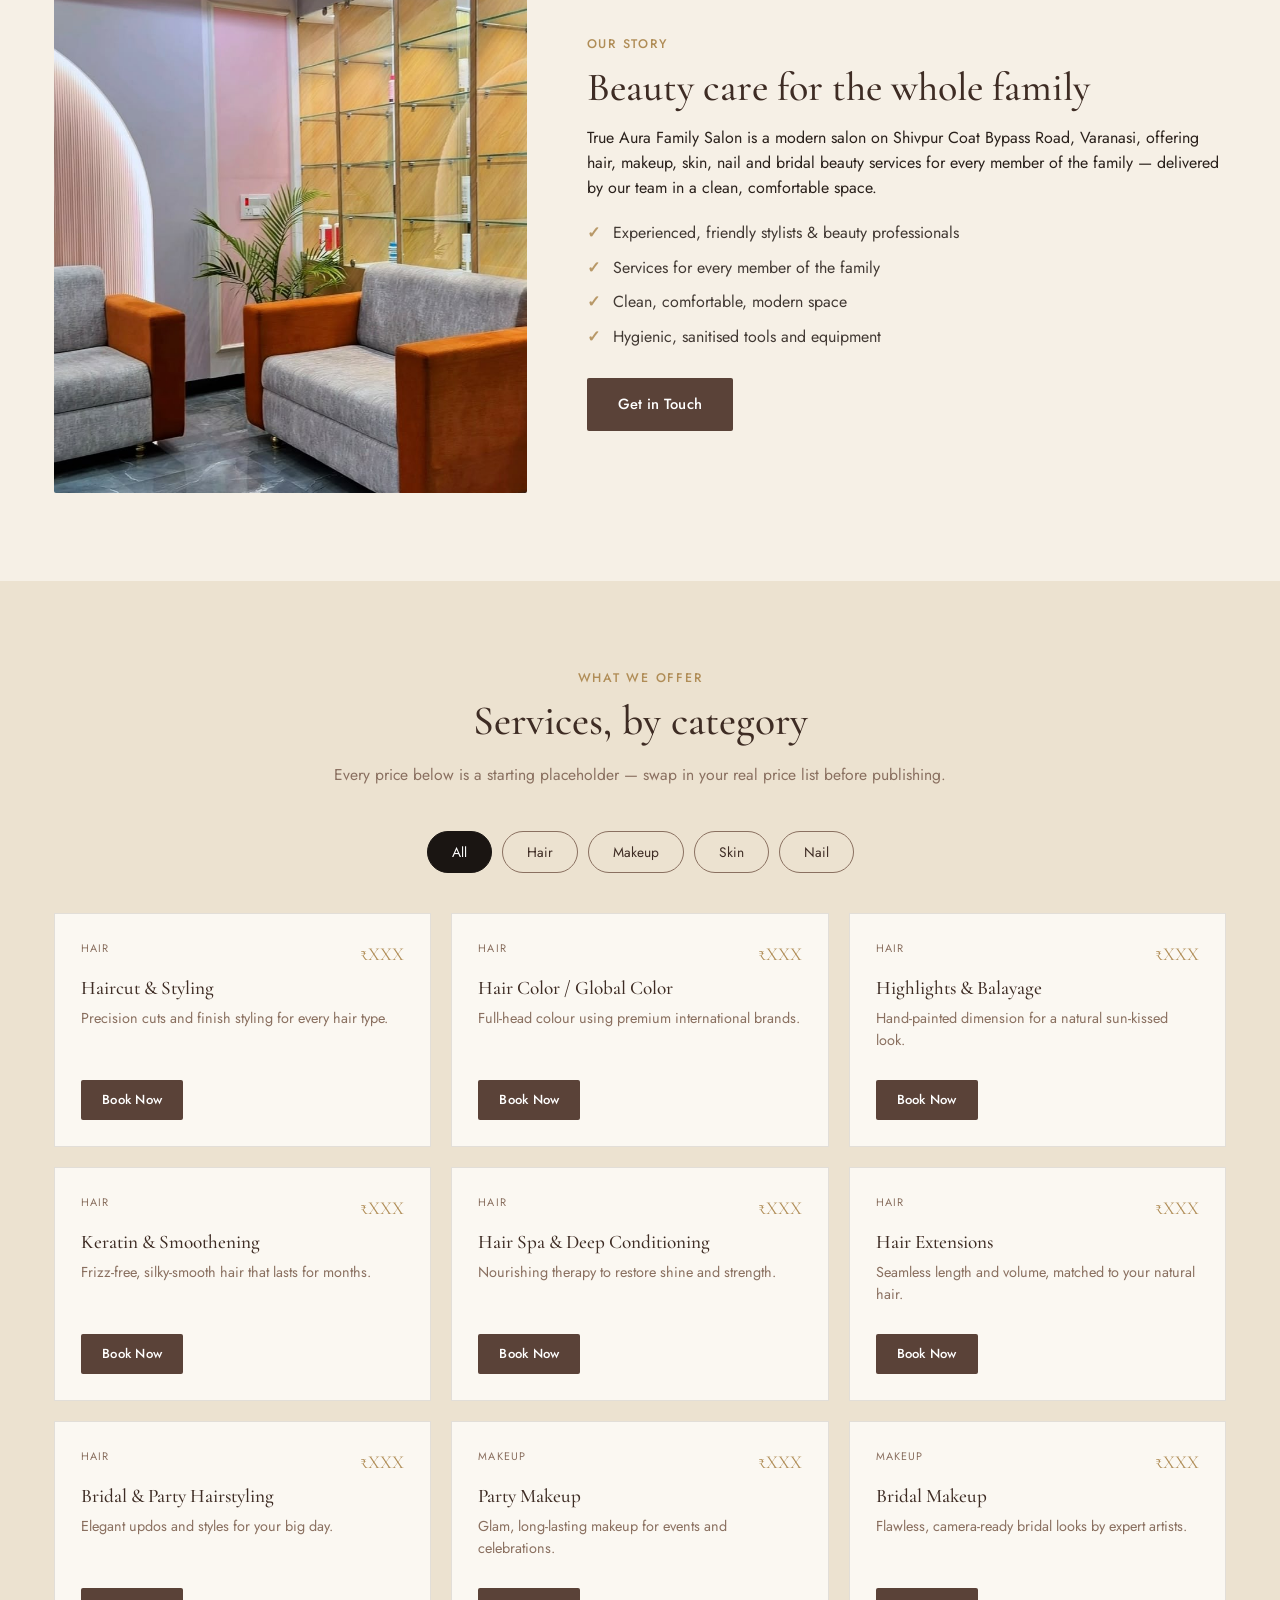
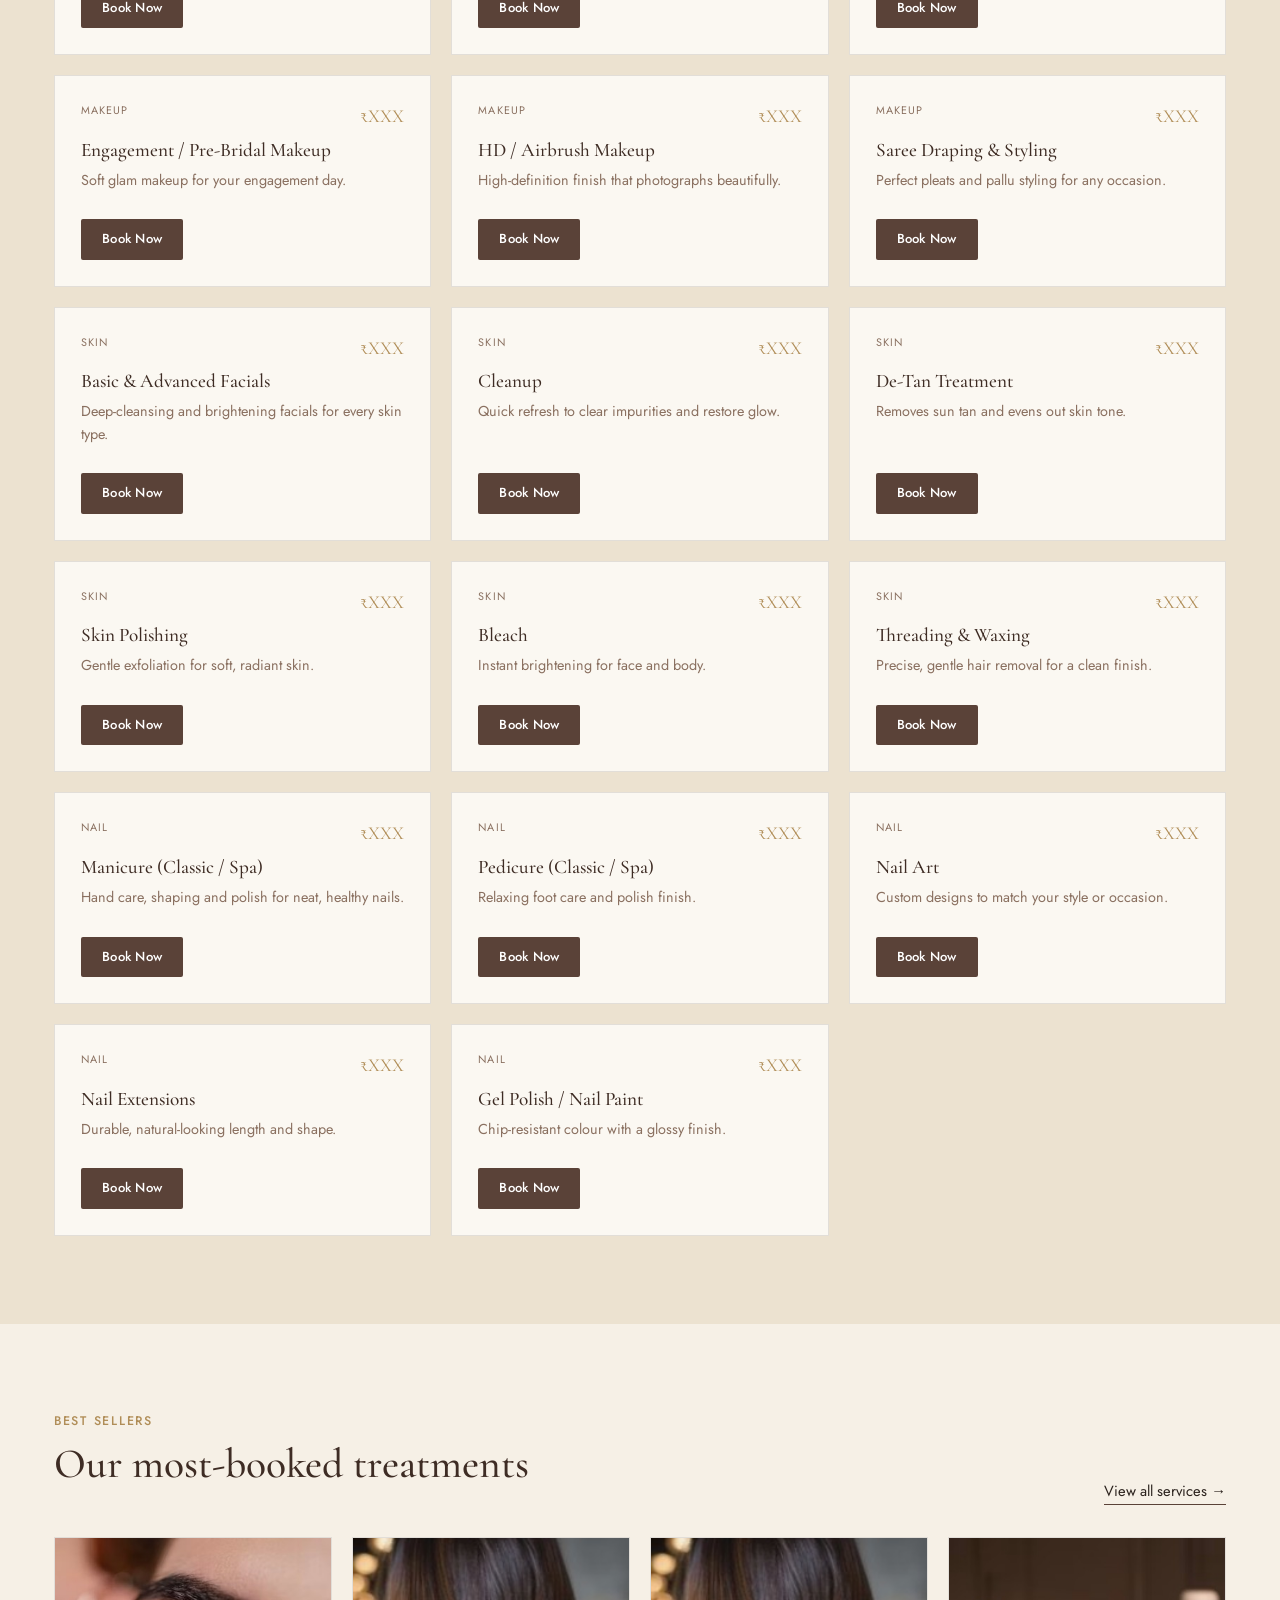
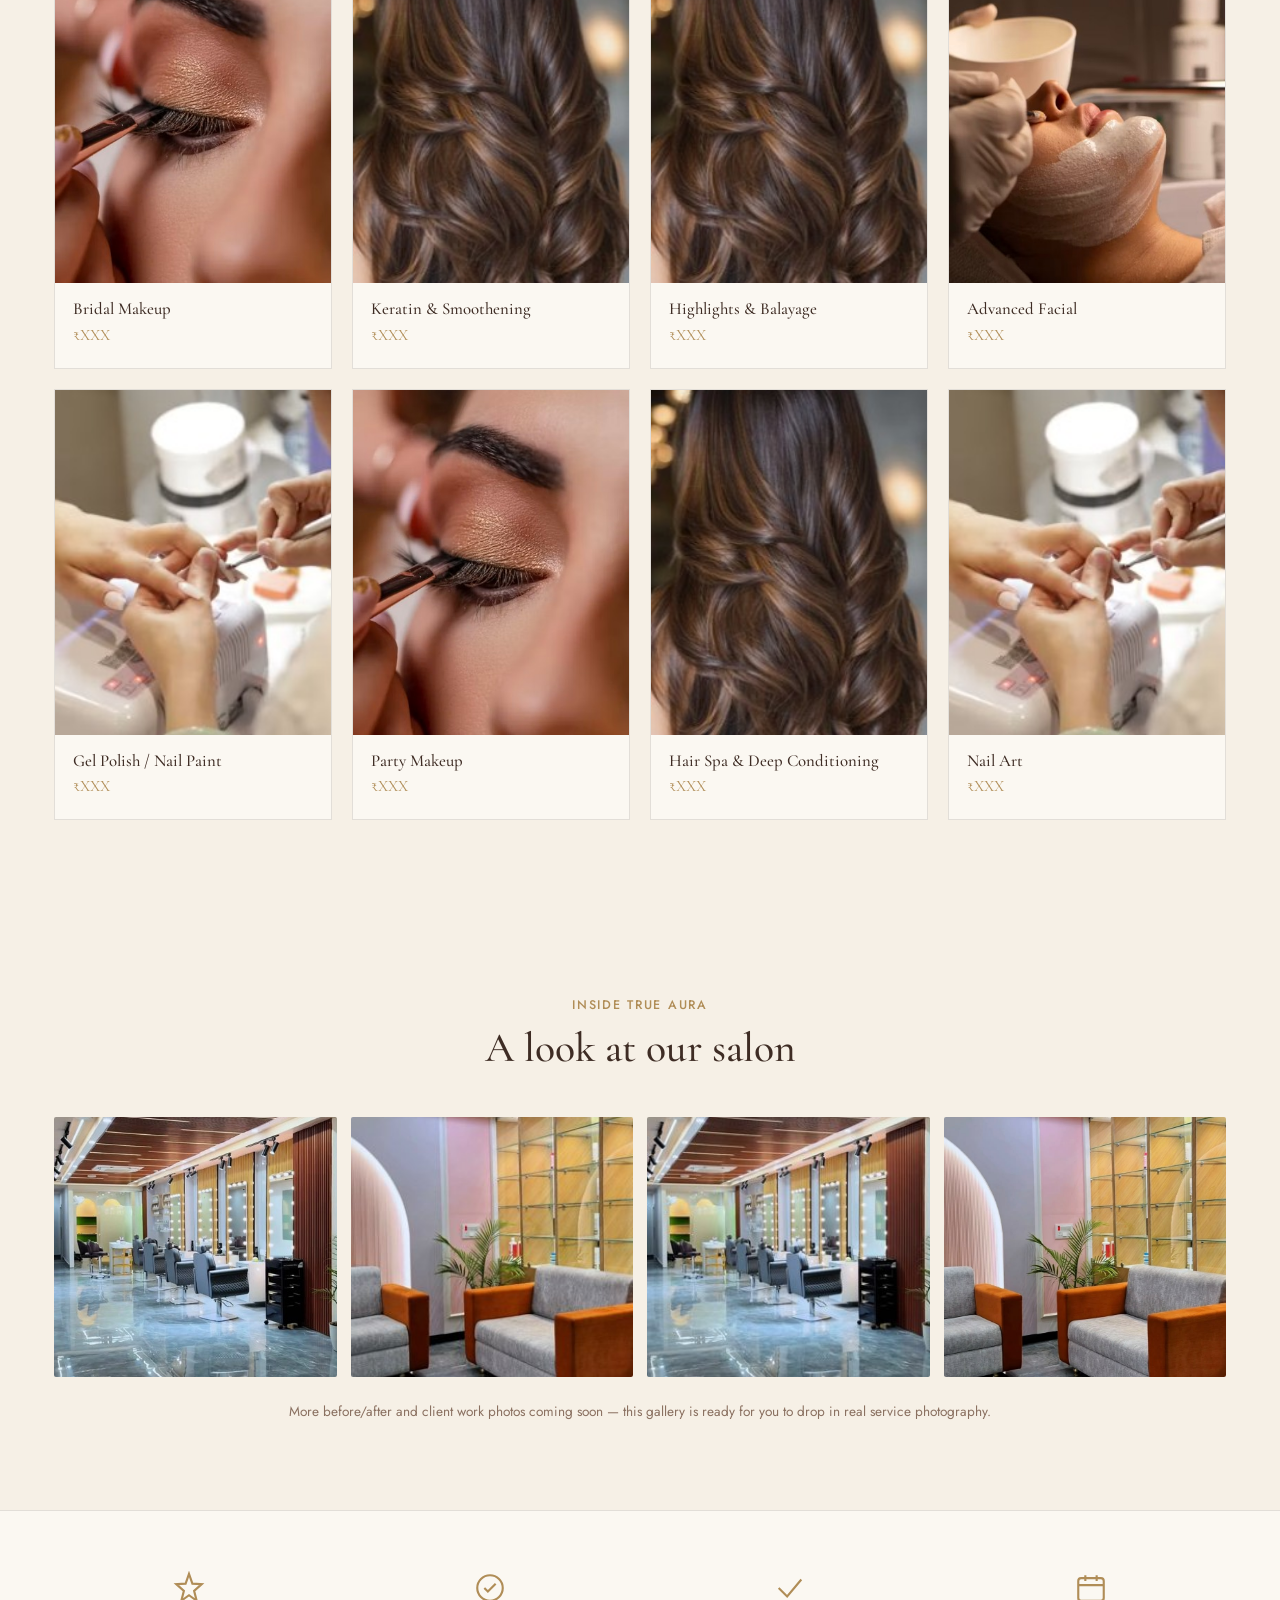
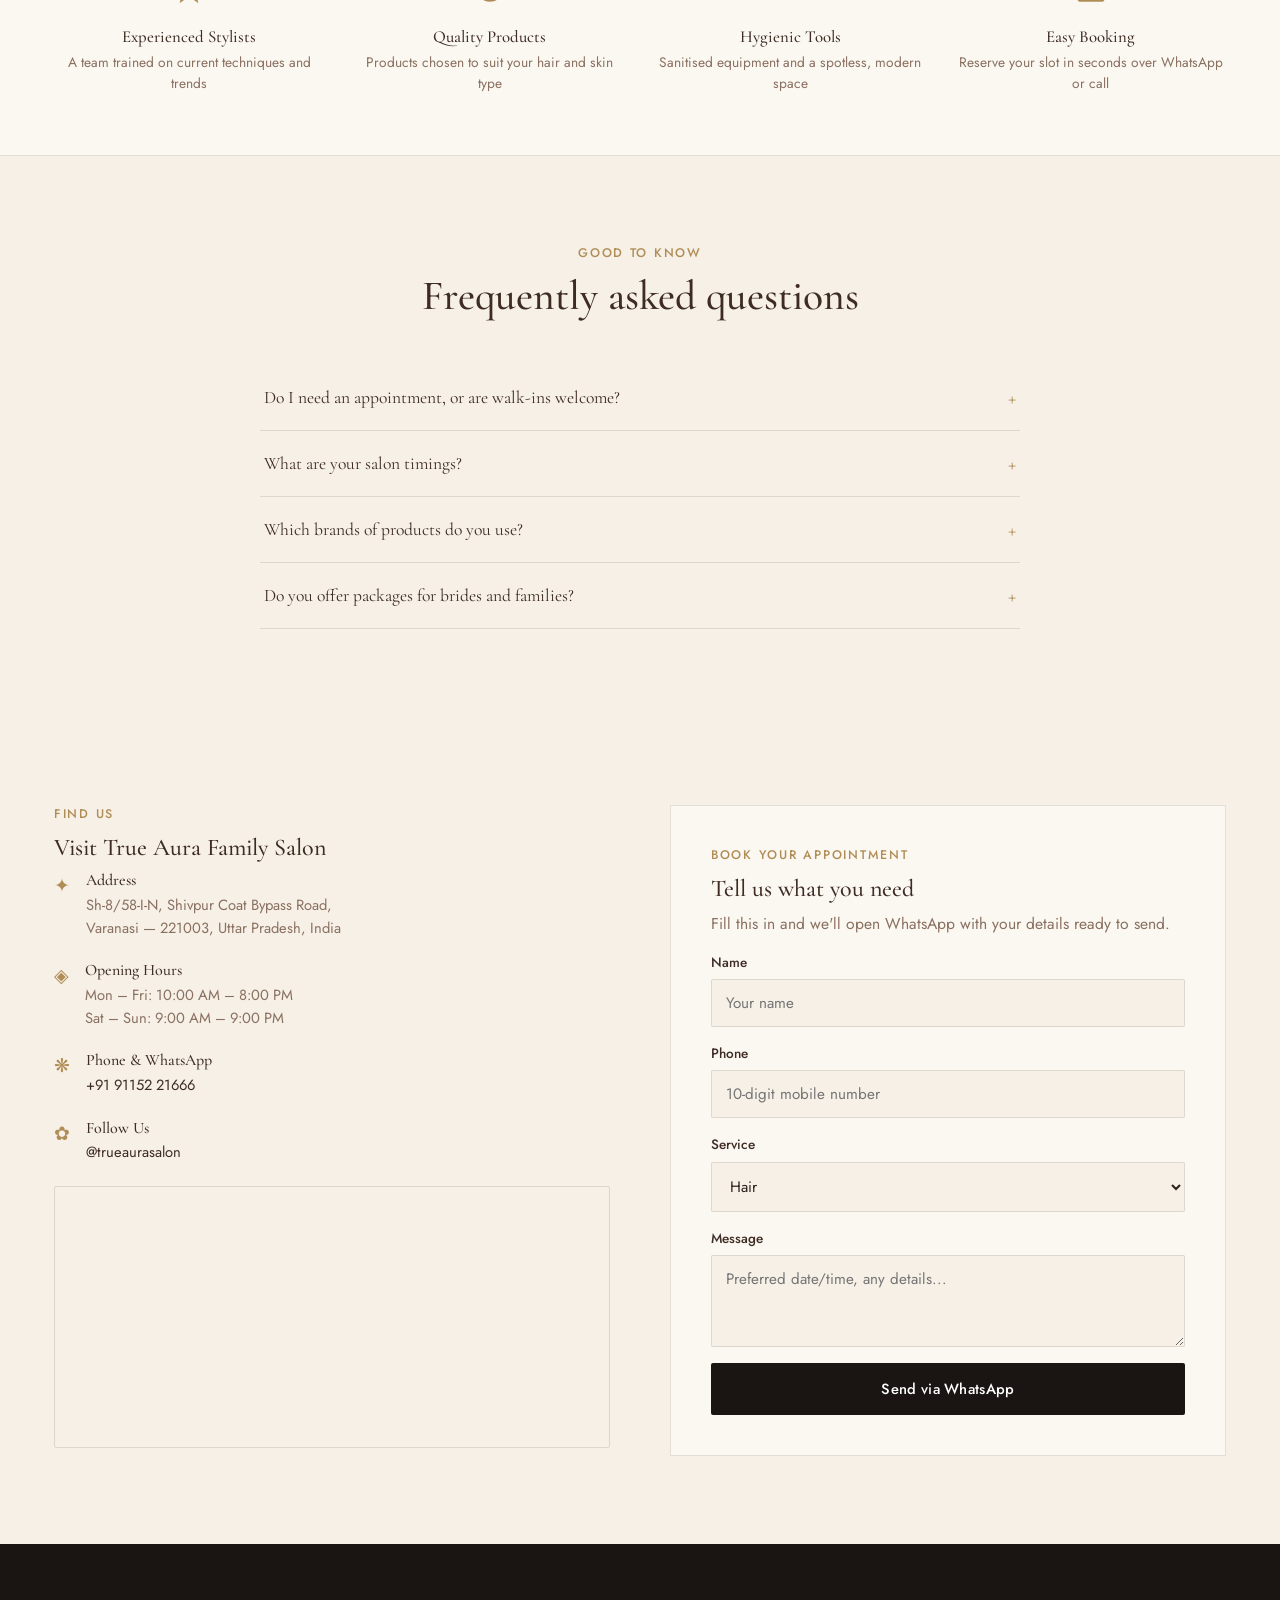
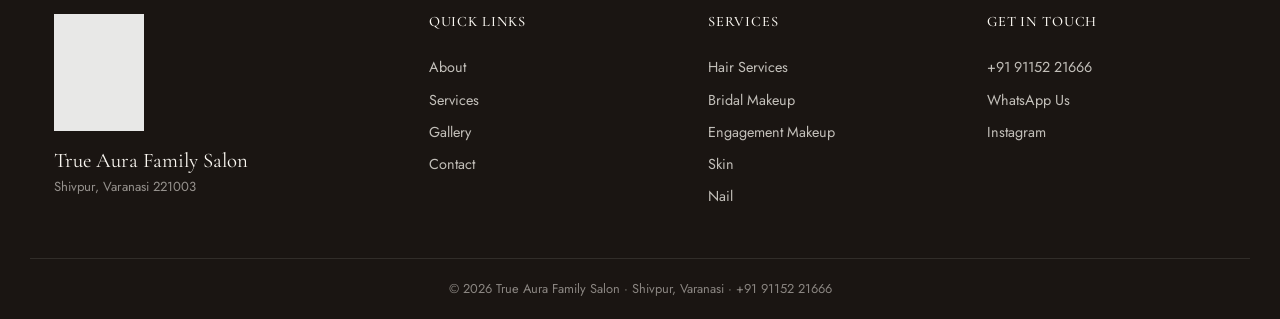
==== commit 0a761437: "Add files via upload" ====
--- a/index.html
+++ b/index.html
@@ -91,25 +91,40 @@
 
     <nav class="main-nav" aria-label="Primary">
       <ul>
-        <li><a href="#about">About</a></li>
+        <li><a href="index.html#about">About</a></li>
         <li class="has-mega">
-          <a href="#services" aria-haspopup="true">Services</a>
+          <a href="index.html#services" aria-haspopup="true">Services</a>
           <div class="mega-menu" aria-label="Service categories">
-            <a href="#services" data-filter="hair" class="mega-link"><span class="mega-cat">Hair</span><span class="mega-desc">Cut, colour, keratin &amp; more</span></a>
-            <a href="#services" data-filter="makeup" class="mega-link"><span class="mega-cat">Makeup</span><span class="mega-desc">Party, bridal &amp; HD makeup</span></a>
-            <a href="#services" data-filter="skin" class="mega-link"><span class="mega-cat">Skin</span><span class="mega-desc">Facials, cleanup &amp; more</span></a>
-            <a href="#services" data-filter="nail" class="mega-link"><span class="mega-cat">Nail</span><span class="mega-desc">Manicure, pedicure &amp; art</span></a>
+            <div class="mega-col">
+              <span class="mega-cat">Hair</span>
+              <a href="hair-services.html">Hair Services</a>
+              <a href="index.html?filter=hair#services">Full price list</a>
+            </div>
+            <div class="mega-col">
+              <span class="mega-cat">Makeup</span>
+              <a href="bridal-makeup.html">Bridal Makeup</a>
+              <a href="engagement-makeup.html">Engagement Makeup</a>
+              <a href="index.html?filter=makeup#services">Full price list</a>
+            </div>
+            <div class="mega-col">
+              <span class="mega-cat">Skin</span>
+              <a href="index.html?filter=skin#services">Full price list</a>
+            </div>
+            <div class="mega-col">
+              <span class="mega-cat">Nail</span>
+              <a href="index.html?filter=nail#services">Full price list</a>
+            </div>
           </div>
         </li>
-        <li><a href="#gallery">Gallery</a></li>
-        <li><a href="#testimonials">Reviews</a></li>
-        <li><a href="#contact">Contact</a></li>
+        <li><a href="index.html#gallery">Gallery</a></li>
+        <li><a href="index.html#contact">Contact</a></li>
       </ul>
     </nav>
 
     <div class="header-actions">
       <a href="tel:+919115221666" class="header-call" aria-label="Call True Aura Family Salon">
-        <svg width="18" height="18" viewBox="0 0 24 24" fill="none" stroke="currentColor" stroke-width="2"><path d="M22 16.92v3a2 2 0 0 1-2.18 2 19.79 19.79 0 0 1-8.63-3.07 19.5 19.5 0 0 1-6-6 19.79 19.79 0 0 1-3.07-8.67A2 2 0 0 1 4.11 2h3a2 2 0 0 1 2 1.72c.127.96.362 1.903.7 2.81a2 2 0 0 1-.45 2.11L8.09 9.91a16 16 0 0 0 6 6l1.27-1.27a2 2 0 0 1 2.11-.45c.907.338 1.85.573 2.81.7A2 2 0 0 1 22 16.92z"/></svg>
+        <svg width="17" height="17" viewBox="0 0 24 24" fill="none" stroke="currentColor" stroke-width="2"><path d="M22 16.92v3a2 2 0 0 1-2.18 2 19.79 19.79 0 0 1-8.63-3.07 19.5 19.5 0 0 1-6-6 19.79 19.79 0 0 1-3.07-8.67A2 2 0 0 1 4.11 2h3a2 2 0 0 1 2 1.72c.127.96.362 1.903.7 2.81a2 2 0 0 1-.45 2.11L8.09 9.91a16 16 0 0 0 6 6l1.27-1.27a2 2 0 0 1 2.11-.45c.907.338 1.85.573 2.81.7A2 2 0 0 1 22 16.92z"/></svg>
+        <span>Call</span>
       </a>
       <a href="https://wa.me/919115221666?text=Hi%20True%20Aura%2C%20I%27d%20like%20to%20book%20an%20appointment." class="btn btn-solid" target="_blank" rel="noopener">Book Appointment</a>
       <button class="nav-toggle" id="navToggle" aria-label="Open menu" aria-expanded="false">
@@ -120,11 +135,14 @@
 
   <!-- Mobile nav -->
   <div class="mobile-nav" id="mobileNav">
-    <a href="#about">About</a>
-    <a href="#services">Services</a>
-    <a href="#gallery">Gallery</a>
-    <a href="#testimonials">Reviews</a>
-    <a href="#contact">Contact</a>
+    <a href="index.html#about">About</a>
+    <a href="index.html#services">Services</a>
+    <a href="hair-services.html">Hair Services</a>
+    <a href="bridal-makeup.html">Bridal Makeup</a>
+    <a href="engagement-makeup.html">Engagement Makeup</a>
+    <a href="index.html#gallery">Gallery</a>
+    <a href="index.html#contact">Contact</a>
+    <a href="tel:+919115221666" class="btn btn-outline">Call Now</a>
     <a href="https://wa.me/919115221666" class="btn btn-solid" target="_blank" rel="noopener">Book on WhatsApp</a>
   </div>
 </header>
@@ -135,21 +153,57 @@
   <section class="hero" id="hero">
     <div class="container hero-inner">
       <div class="hero-copy">
-        <p class="eyebrow">Varanasi's Finest · Shivpur · Est. 2026</p>
-        <h1 class="hero-wordmark">True Aura<br>Family Salon</h1>
+        <p class="eyebrow">Shivpur · Varanasi · Est. 2026</p>
+        <h1 class="hero-wordmark">AURA</h1>
         <p class="hero-headline">Where luxury meets beauty, for the whole family.</p>
-        <p class="hero-sub">The biggest family salon in Uttar Pradesh — 2,200 sq ft of expert hair, makeup, skin and nail care on Shivpur Coat Bypass Road, Varanasi.</p>
+        <p class="hero-sub">Expert hair, makeup, skin and nail care for every member of the family, on Shivpur Coat Bypass Road, Varanasi.</p>
         <div class="hero-ctas">
           <a href="https://wa.me/919115221666?text=Hi%20True%20Aura%2C%20I%27d%20like%20to%20book%20an%20appointment." class="btn btn-solid" target="_blank" rel="noopener">Book Appointment</a>
-          <a href="#services" class="btn btn-outline">Explore Services</a>
+          <a href="tel:+919115221666" class="btn btn-outline">Call Now</a>
         </div>
       </div>
       <div class="hero-media">
         <img src="assets/images/salon-stations.jpg" alt="True Aura Family Salon styling stations with lit vanity mirrors and marble flooring" width="816" height="1600" loading="eager">
         <div class="hero-media-tag">
-          <span class="hero-media-tag-num">2,200</span>
-          <span class="hero-media-tag-label">sq ft of luxury</span>
-        </div>
+          <span class="hero-media-tag-num">4</span>
+          <span class="hero-media-tag-label">service categories</span>
+        </div>
+      </div>
+    </div>
+  </section>
+
+  <!-- ============ SPOTLIGHT: POPULAR SEARCHES ============ -->
+  <section class="spotlight">
+    <div class="container">
+      <div class="section-head">
+        <p class="eyebrow">Popular Searches</p>
+        <h2>Looking for something specific?</h2>
+      </div>
+      <div class="spotlight-grid">
+        <a href="bridal-makeup.html" class="spotlight-card">
+          <img src="assets/images/thumb-makeup.jpg" alt="Bridal makeup at True Aura Family Salon, Varanasi" loading="lazy">
+          <div class="spotlight-card-overlay">
+            <h3>Bridal Makeup</h3>
+            <p>Flawless, camera-ready looks for your wedding day.</p>
+            <span class="text-link">View Details →</span>
+          </div>
+        </a>
+        <a href="engagement-makeup.html" class="spotlight-card">
+          <img src="assets/images/thumb-makeup.jpg" alt="Engagement and pre-bridal makeup at True Aura Family Salon, Varanasi" loading="lazy">
+          <div class="spotlight-card-overlay">
+            <h3>Engagement Makeup</h3>
+            <p>Soft-glam looks for your engagement and pre-wedding events.</p>
+            <span class="text-link">View Details →</span>
+          </div>
+        </a>
+        <a href="hair-services.html" class="spotlight-card">
+          <img src="assets/images/thumb-hair.jpg" alt="Hair services at True Aura Family Salon, Varanasi" loading="lazy">
+          <div class="spotlight-card-overlay">
+            <h3>Hair Services</h3>
+            <p>Cuts, colour, keratin, extensions and bridal hairstyling.</p>
+            <span class="text-link">View Details →</span>
+          </div>
+        </a>
       </div>
     </div>
   </section>
@@ -188,13 +242,13 @@
       </div>
       <div class="editorial-copy">
         <p class="eyebrow">Our Story</p>
-        <h2>Redefining luxury beauty in Varanasi</h2>
-        <p>True Aura Family Salon is Varanasi's most premium luxury salon — and the largest family salon in all of Uttar Pradesh. Spread across 2,200 sq ft on Shivpur Coat Bypass Road, we bring world-class hair, skin, nail and bridal beauty services to the entire family, delivered by expert professionals using premium international brands.</p>
+        <h2>Beauty care for the whole family</h2>
+        <p>True Aura Family Salon is a modern salon on Shivpur Coat Bypass Road, Varanasi, offering hair, makeup, skin, nail and bridal beauty services for every member of the family — delivered by our team in a clean, comfortable space.</p>
         <ul class="check-list">
-          <li>Premium international product brands only</li>
-          <li>Expert, certified stylists &amp; beauty professionals</li>
-          <li>2,200 sq ft — the largest salon in UP</li>
-          <li>Hygienic, sanitised, premium tools</li>
+          <li>Experienced, friendly stylists &amp; beauty professionals</li>
+          <li>Services for every member of the family</li>
+          <li>Clean, comfortable, modern space</li>
+          <li>Hygienic, sanitised tools and equipment</li>
         </ul>
         <a href="https://wa.me/919115221666" class="btn btn-dark" target="_blank" rel="noopener">Get in Touch</a>
       </div>
@@ -280,13 +334,13 @@
     <div class="container trust-grid">
       <div class="trust-item">
         <svg viewBox="0 0 24 24" fill="none" stroke="currentColor" stroke-width="1.5"><path d="M12 2l2.4 6.9L21 9.3l-5.4 4.7L17.4 21 12 17.1 6.6 21l1.8-7-5.4-4.7 6.6-.4L12 2z"/></svg>
-        <h3>Expert Stylists</h3>
-        <p>Certified professionals trained on the latest techniques</p>
+        <h3>Experienced Stylists</h3>
+        <p>A team trained on current techniques and trends</p>
       </div>
       <div class="trust-item">
         <svg viewBox="0 0 24 24" fill="none" stroke="currentColor" stroke-width="1.5"><circle cx="12" cy="12" r="9"/><path d="M8 12l2.5 2.5L16 9"/></svg>
-        <h3>Premium Products</h3>
-        <p>Only trusted international brands on hair &amp; skin</p>
+        <h3>Quality Products</h3>
+        <p>Products chosen to suit your hair and skin type</p>
       </div>
       <div class="trust-item">
         <svg viewBox="0 0 24 24" fill="none" stroke="currentColor" stroke-width="1.5"><path d="M4 12l6 6L20 6"/></svg>
@@ -386,11 +440,16 @@
 
 </main>
 
-<!-- ============ FLOATING WHATSAPP BUTTON ============ -->
-<a href="https://wa.me/919115221666?text=Hi%20True%20Aura%2C%20I%27d%20like%20to%20book%20an%20appointment."
-   class="floating-whatsapp" target="_blank" rel="noopener" aria-label="Book on WhatsApp">
-  <svg viewBox="0 0 32 32" width="28" height="28" fill="currentColor"><path d="M16.02 3C9.4 3 4 8.4 4 15.02c0 2.36.62 4.56 1.7 6.47L4 29l7.7-1.63A11.94 11.94 0 0 0 16.02 27C22.64 27 28 21.6 28 14.98 28 8.4 22.64 3 16.02 3zm0 21.8c-2 0-3.86-.55-5.46-1.5l-.39-.23-4.57.97.98-4.46-.25-.4a9.7 9.7 0 0 1-1.5-5.16c0-5.4 4.4-9.8 9.8-9.8 5.4 0 9.8 4.4 9.8 9.8 0 5.4-4.4 9.78-9.8 9.78zm5.36-7.34c-.29-.15-1.74-.86-2.01-.96-.27-.1-.47-.15-.66.15-.2.29-.76.96-.93 1.16-.17.2-.34.22-.63.07-.29-.15-1.22-.45-2.32-1.43-.86-.76-1.44-1.7-1.61-1.99-.17-.29-.02-.44.13-.59.13-.13.29-.34.44-.51.15-.17.2-.29.29-.49.1-.2.05-.37-.02-.51-.07-.15-.66-1.59-.9-2.18-.24-.57-.48-.49-.66-.5h-.56c-.2 0-.51.07-.78.37-.27.29-1.02 1-1.02 2.44s1.04 2.83 1.19 3.03c.15.2 2.05 3.13 4.97 4.39.7.3 1.24.48 1.66.61.7.22 1.34.19 1.84.12.56-.08 1.74-.71 1.98-1.4.24-.68.24-1.27.17-1.4-.07-.13-.27-.2-.56-.35z"/></svg>
-</a>
+<!-- ============ FLOATING ACTION BUTTONS ============ -->
+<div class="floating-actions">
+  <a href="tel:+919115221666" class="floating-btn floating-call" aria-label="Call True Aura Family Salon">
+    <svg width="24" height="24" viewBox="0 0 24 24" fill="none" stroke="currentColor" stroke-width="2"><path d="M22 16.92v3a2 2 0 0 1-2.18 2 19.79 19.79 0 0 1-8.63-3.07 19.5 19.5 0 0 1-6-6 19.79 19.79 0 0 1-3.07-8.67A2 2 0 0 1 4.11 2h3a2 2 0 0 1 2 1.72c.127.96.362 1.903.7 2.81a2 2 0 0 1-.45 2.11L8.09 9.91a16 16 0 0 0 6 6l1.27-1.27a2 2 0 0 1 2.11-.45c.907.338 1.85.573 2.81.7A2 2 0 0 1 22 16.92z"/></svg>
+  </a>
+  <a href="https://wa.me/919115221666?text=Hi%20True%20Aura%2C%20I%27d%20like%20to%20book%20an%20appointment."
+     class="floating-btn floating-whatsapp" target="_blank" rel="noopener" aria-label="Book on WhatsApp">
+    <svg viewBox="0 0 32 32" width="28" height="28" fill="currentColor"><path d="M16.02 3C9.4 3 4 8.4 4 15.02c0 2.36.62 4.56 1.7 6.47L4 29l7.7-1.63A11.94 11.94 0 0 0 16.02 27C22.64 27 28 21.6 28 14.98 28 8.4 22.64 3 16.02 3zm0 21.8c-2 0-3.86-.55-5.46-1.5l-.39-.23-4.57.97.98-4.46-.25-.4a9.7 9.7 0 0 1-1.5-5.16c0-5.4 4.4-9.8 9.8-9.8 5.4 0 9.8 4.4 9.8 9.8 0 5.4-4.4 9.78-9.8 9.78zm5.36-7.34c-.29-.15-1.74-.86-2.01-.96-.27-.1-.47-.15-.66.15-.2.29-.76.96-.93 1.16-.17.2-.34.22-.63.07-.29-.15-1.22-.45-2.32-1.43-.86-.76-1.44-1.7-1.61-1.99-.17-.29-.02-.44.13-.59.13-.13.29-.34.44-.51.15-.17.2-.29.29-.49.1-.2.05-.37-.02-.51-.07-.15-.66-1.59-.9-2.18-.24-.57-.48-.49-.66-.5h-.56c-.2 0-.51.07-.78.37-.27.29-1.02 1-1.02 2.44s1.04 2.83 1.19 3.03c.15.2 2.05 3.13 4.97 4.39.7.3 1.24.48 1.66.61.7.22 1.34.19 1.84.12.56-.08 1.74-.71 1.98-1.4.24-.68.24-1.27.17-1.4-.07-.13-.27-.2-.56-.35z"/></svg>
+  </a>
+</div>
 
 <!-- ============ FOOTER ============ -->
 <footer class="site-footer">
@@ -398,23 +457,24 @@
     <div class="footer-brand">
       <img src="assets/images/logo-hero.png" alt="True Aura Family Salon logo" class="footer-logo" width="120" height="157" loading="lazy">
       <p>True Aura Family Salon</p>
-      <p class="footer-tag">Varanasi's Most Luxurious Salon · Shivpur, Varanasi 221003</p>
+      <p class="footer-tag">Shivpur, Varanasi 221003</p>
     </div>
 
     <div class="footer-col">
       <h4>Quick Links</h4>
-      <a href="#about">About</a>
-      <a href="#services">Services</a>
-      <a href="#gallery">Gallery</a>
-      <a href="#contact">Contact</a>
+      <a href="index.html#about">About</a>
+      <a href="index.html#services">Services</a>
+      <a href="index.html#gallery">Gallery</a>
+      <a href="index.html#contact">Contact</a>
     </div>
 
     <div class="footer-col">
       <h4>Services</h4>
-      <a href="#services" data-filter="hair">Hair</a>
-      <a href="#services" data-filter="makeup">Makeup</a>
-      <a href="#services" data-filter="skin">Skin</a>
-      <a href="#services" data-filter="nail">Nail</a>
+      <a href="hair-services.html">Hair Services</a>
+      <a href="bridal-makeup.html">Bridal Makeup</a>
+      <a href="engagement-makeup.html">Engagement Makeup</a>
+      <a href="index.html?filter=skin#services">Skin</a>
+      <a href="index.html?filter=nail#services">Nail</a>
     </div>
 
     <div class="footer-col">
--- a/style.css
+++ b/style.css
@@ -175,10 +175,10 @@
   background: var(--paper);
   border: 1px solid var(--line);
   box-shadow: var(--shadow);
-  padding: 18px;
-  display: grid;
-  grid-template-columns: repeat(2, 200px);
-  gap: 4px;
+  padding: 22px 20px;
+  display: grid;
+  grid-template-columns: repeat(4, 168px);
+  gap: 24px;
   opacity: 0;
   visibility: hidden;
   transition: opacity .2s ease, transform .2s ease, visibility .2s;
@@ -187,18 +187,40 @@
 .has-mega:focus-within .mega-menu {
   opacity: 1; visibility: visible; transform: translateX(-50%) translateY(0);
 }
-.mega-link { display: block; padding: 10px 12px; border-radius: 2px; }
-.mega-link:hover { background: var(--cream-dark); }
-.mega-cat { display: block; font-family: var(--font-serif); font-size: 1.05rem; color: var(--mocha-dark); }
-.mega-desc { display: block; font-size: 0.76rem; color: var(--mocha-light); margin-top: 2px; }
-
-.header-actions { display: flex; align-items: center; gap: 14px; }
+.mega-col { display: flex; flex-direction: column; gap: 3px; }
+.mega-col .mega-cat {
+  font-family: var(--font-serif);
+  font-size: 1.05rem;
+  color: var(--mocha-dark);
+  margin-bottom: 8px;
+}
+.mega-col a {
+  font-size: 0.85rem;
+  color: var(--ink);
+  padding: 5px 6px;
+  margin: 0 -6px;
+  border-radius: 2px;
+}
+.mega-col a:hover { background: var(--cream-dark); color: var(--mocha-dark); }
+
+.header-actions { display: flex; align-items: center; gap: 12px; }
 .header-call {
-  display: inline-flex; align-items: center; justify-content: center;
-  width: 40px; height: 40px; border-radius: 50%;
-  border: 1px solid var(--line); color: var(--mocha-dark);
-}
-.header-call:hover { background: var(--mocha); color: var(--white); border-color: var(--mocha); }
+  display: inline-flex; align-items: center; gap: 8px;
+  padding: 11px 18px;
+  border: 1px solid var(--ink);
+  border-radius: 2px;
+  color: var(--ink);
+  font-size: 0.86rem;
+  font-weight: 500;
+  white-space: nowrap;
+  transition: background .2s ease, color .2s ease;
+}
+.header-call svg { flex-shrink: 0; }
+.header-call:hover { background: var(--ink); color: var(--white); }
+@media (max-width: 480px) {
+  .header-call span { display: none; }
+  .header-call { padding: 10px; border-radius: 50%; }
+}
 
 .nav-toggle {
   display: none;
@@ -234,11 +256,11 @@
   gap: 40px;
 }
 .hero-wordmark {
-  font-size: clamp(2.4rem, 6vw, 4.6rem);
+  font-size: clamp(4.2rem, 12vw, 9.5rem);
   letter-spacing: 0.01em;
   margin: 0.1em 0 0.25em;
   color: var(--mocha-dark);
-  line-height: 1.05;
+  line-height: 0.9;
 }
 .hero-headline { font-family: var(--font-serif); font-size: clamp(1.3rem, 2vw, 1.6rem); font-style: italic; color: var(--mocha); margin-bottom: 0.5em; }
 .hero-sub { max-width: 460px; color: var(--ink); opacity: 0.85; }
@@ -334,21 +356,19 @@
 .service-card {
   background: var(--paper);
   border: 1px solid var(--line);
+  padding: 26px;
   display: flex;
   flex-direction: column;
   gap: 8px;
-  overflow: hidden;
   transition: transform .2s ease, box-shadow .2s ease;
 }
 .service-card:hover { transform: translateY(-4px); box-shadow: var(--shadow); }
-.service-card-img { aspect-ratio: 4/3; overflow: hidden; }
-.service-card-img img { width: 100%; height: 100%; object-fit: cover; transition: transform .4s ease; }
-.service-card:hover .service-card-img img { transform: scale(1.05); }
-.service-card-top { display: flex; justify-content: space-between; align-items: flex-start; gap: 12px; padding: 18px 26px 0; }
-.service-card h3 { font-size: 1.2rem; margin: 0; padding: 0 26px; }
-.service-desc { color: var(--mocha-light); font-size: 0.9rem; flex-grow: 1; padding: 0 26px; }
+.service-card-top { display: flex; justify-content: space-between; align-items: flex-start; gap: 12px; }
+.service-card h3 { font-size: 1.2rem; margin: 0; }
+.service-price { font-family: var(--font-serif); color: var(--gold); font-size: 1.15rem; white-space: nowrap; }
+.service-desc { color: var(--mocha-light); font-size: 0.9rem; flex-grow: 1; }
 .service-tag { font-size: 0.68rem; letter-spacing: 0.1em; text-transform: uppercase; color: var(--mocha-light); }
-.service-card .btn { align-self: flex-start; padding: 9px 20px; font-size: 0.82rem; margin: 6px 26px 26px; }
+.service-card .btn { align-self: flex-start; padding: 9px 20px; font-size: 0.82rem; margin-top: 6px; }
 .service-card.is-hidden { display: none; }
 
 /* ============ POPULAR ============ */
@@ -457,23 +477,30 @@
   outline-offset: 1px;
 }
 
-/* ============ FLOATING WHATSAPP ============ */
-.floating-whatsapp {
+/* ============ FLOATING ACTION BUTTONS ============ */
+.floating-actions {
   position: fixed;
   right: 22px;
   bottom: 22px;
-  width: 58px; height: 58px;
-  background: #25D366;
+  display: flex;
+  flex-direction: column;
+  align-items: center;
+  gap: 12px;
+  z-index: 90;
+}
+.floating-btn {
+  width: 56px; height: 56px;
+  border-radius: 50%;
+  display: flex;
+  align-items: center;
+  justify-content: center;
   color: #fff;
-  border-radius: 50%;
-  display: flex;
-  align-items: center;
-  justify-content: center;
   box-shadow: 0 8px 24px rgba(0,0,0,0.25);
-  z-index: 90;
   transition: transform .2s ease;
 }
-.floating-whatsapp:hover { transform: scale(1.08); }
+.floating-btn:hover { transform: scale(1.08); }
+.floating-whatsapp { background: #25D366; }
+.floating-call { background: var(--mocha-dark); }
 
 /* ============ FOOTER ============ */
 .site-footer { background: var(--near-black); color: var(--paper); padding-top: 70px; }
@@ -502,9 +529,87 @@
 .footer-bottom { padding: 20px 0; }
 .footer-bottom p { margin: 0; text-align: center; font-size: 0.8rem; color: rgba(251,248,242,0.5); }
 
-/* ============================================
-   RESPONSIVE
-   ============================================ */
+/* ============ SPOTLIGHT (homepage links to service pages) ============ */
+.spotlight { background: var(--paper); }
+.spotlight-grid {
+  display: grid;
+  grid-template-columns: repeat(3, 1fr);
+  gap: 20px;
+}
+.spotlight-card {
+  position: relative;
+  overflow: hidden;
+  border-radius: 2px;
+  display: block;
+  height: 320px;
+}
+.spotlight-card img {
+  width: 100%; height: 100%; object-fit: cover;
+  transition: transform .4s ease;
+}
+.spotlight-card:hover img { transform: scale(1.06); }
+.spotlight-card-overlay {
+  position: absolute; inset: 0;
+  background: linear-gradient(to top, rgba(26,21,18,0.85) 0%, rgba(26,21,18,0.15) 55%, transparent 100%);
+  display: flex;
+  flex-direction: column;
+  justify-content: flex-end;
+  padding: 24px;
+  color: var(--paper);
+}
+.spotlight-card h3 { color: var(--paper); font-size: 1.4rem; margin-bottom: 6px; }
+.spotlight-card p { color: rgba(251,248,242,0.85); font-size: 0.88rem; margin-bottom: 10px; }
+.spotlight-card .text-link { color: var(--gold); border-color: var(--gold); }
+
+/* ============ BREADCRUMB ============ */
+.breadcrumb { font-size: 0.82rem; color: var(--mocha-light); margin-bottom: 22px; }
+.breadcrumb a { color: var(--mocha); }
+.breadcrumb a:hover { text-decoration: underline; }
+
+/* ============ PAGE HERO (service detail pages) ============ */
+.page-hero { padding-top: 48px; padding-bottom: 60px; }
+.page-hero-inner {
+  display: grid;
+  grid-template-columns: 1.1fr 0.9fr;
+  gap: 44px;
+  align-items: center;
+}
+.page-hero h1 { font-size: clamp(2.1rem, 4.2vw, 3.2rem); }
+.page-hero-media img { width: 100%; height: 440px; object-fit: cover; border-radius: 4px 4px 100px 4px; }
+
+/* ============ INCLUDE GRID ============ */
+.include-grid {
+  display: grid;
+  grid-template-columns: repeat(2, 1fr);
+  gap: 24px;
+  margin: 8px 0 0;
+}
+.include-item { display: flex; gap: 16px; }
+.include-item .num { font-family: var(--font-serif); font-size: 1.7rem; color: var(--gold); flex-shrink: 0; line-height: 1; }
+.include-item h3 { font-size: 1.05rem; margin-bottom: 4px; }
+.include-item p { font-size: 0.9rem; color: var(--mocha-light); margin: 0; }
+
+/* ============ CTA BANNER ============ */
+.cta-banner { background: var(--mocha-dark); color: var(--paper); text-align: center; padding: 64px 24px; }
+.cta-banner .eyebrow { color: var(--gold); }
+.cta-banner h2 { color: var(--paper); }
+.cta-banner p { color: rgba(251,248,242,0.8); max-width: 520px; margin: 0 auto 24px; }
+.cta-banner .hero-ctas { justify-content: center; }
+.cta-banner .btn-outline { color: var(--paper); border-color: rgba(251,248,242,0.5); }
+.cta-banner .btn-outline:hover { background: rgba(251,248,242,0.12); }
+
+/* ============ RELATED SERVICES ============ */
+.related-grid { display: grid; grid-template-columns: repeat(3, 1fr); gap: 20px; }
+.related-card {
+  background: var(--paper);
+  border: 1px solid var(--line);
+  padding: 28px 24px;
+  text-align: center;
+  transition: transform .2s ease, box-shadow .2s ease;
+}
+.related-card:hover { transform: translateY(-4px); box-shadow: var(--shadow); }
+.related-card h3 { font-size: 1.15rem; margin-bottom: 6px; }
+.related-card p { font-size: 0.86rem; color: var(--mocha-light); margin-bottom: 16px; }
 @media (max-width: 1024px) {
   .hero-inner { grid-template-columns: 1fr; gap: 40px; }
   .hero-media img { height: 420px; }
@@ -515,11 +620,15 @@
   .gallery-grid { grid-template-columns: repeat(2, 1fr); }
   .contact-inner { grid-template-columns: 1fr; }
   .footer-inner { grid-template-columns: 1fr 1fr; }
+  .spotlight-grid { grid-template-columns: 1fr; }
+  .page-hero-inner { grid-template-columns: 1fr; }
+  .page-hero-media img { height: 340px; }
+  .include-grid { grid-template-columns: 1fr; }
+  .related-grid { grid-template-columns: 1fr; }
 }
 
 @media (max-width: 860px) {
   .main-nav { display: none; }
-  .header-call { display: none; }
   .nav-toggle { display: flex; }
   .category-grid { grid-template-columns: repeat(2, 1fr); }
   .category-item { border-right: none; border-bottom: 1px solid rgba(255,255,255,0.08); }
@@ -529,7 +638,7 @@
 
 @media (max-width: 600px) {
   .header-actions .btn { padding: 10px 16px; font-size: 0.82rem; }
-  .hero-wordmark { font-size: 2.4rem; }
+  .hero-wordmark { font-size: 4rem; }
   .hero-ctas { flex-direction: column; align-items: stretch; }
   .hero-ctas .btn { text-align: center; }
   .services-grid { grid-template-columns: 1fr; }
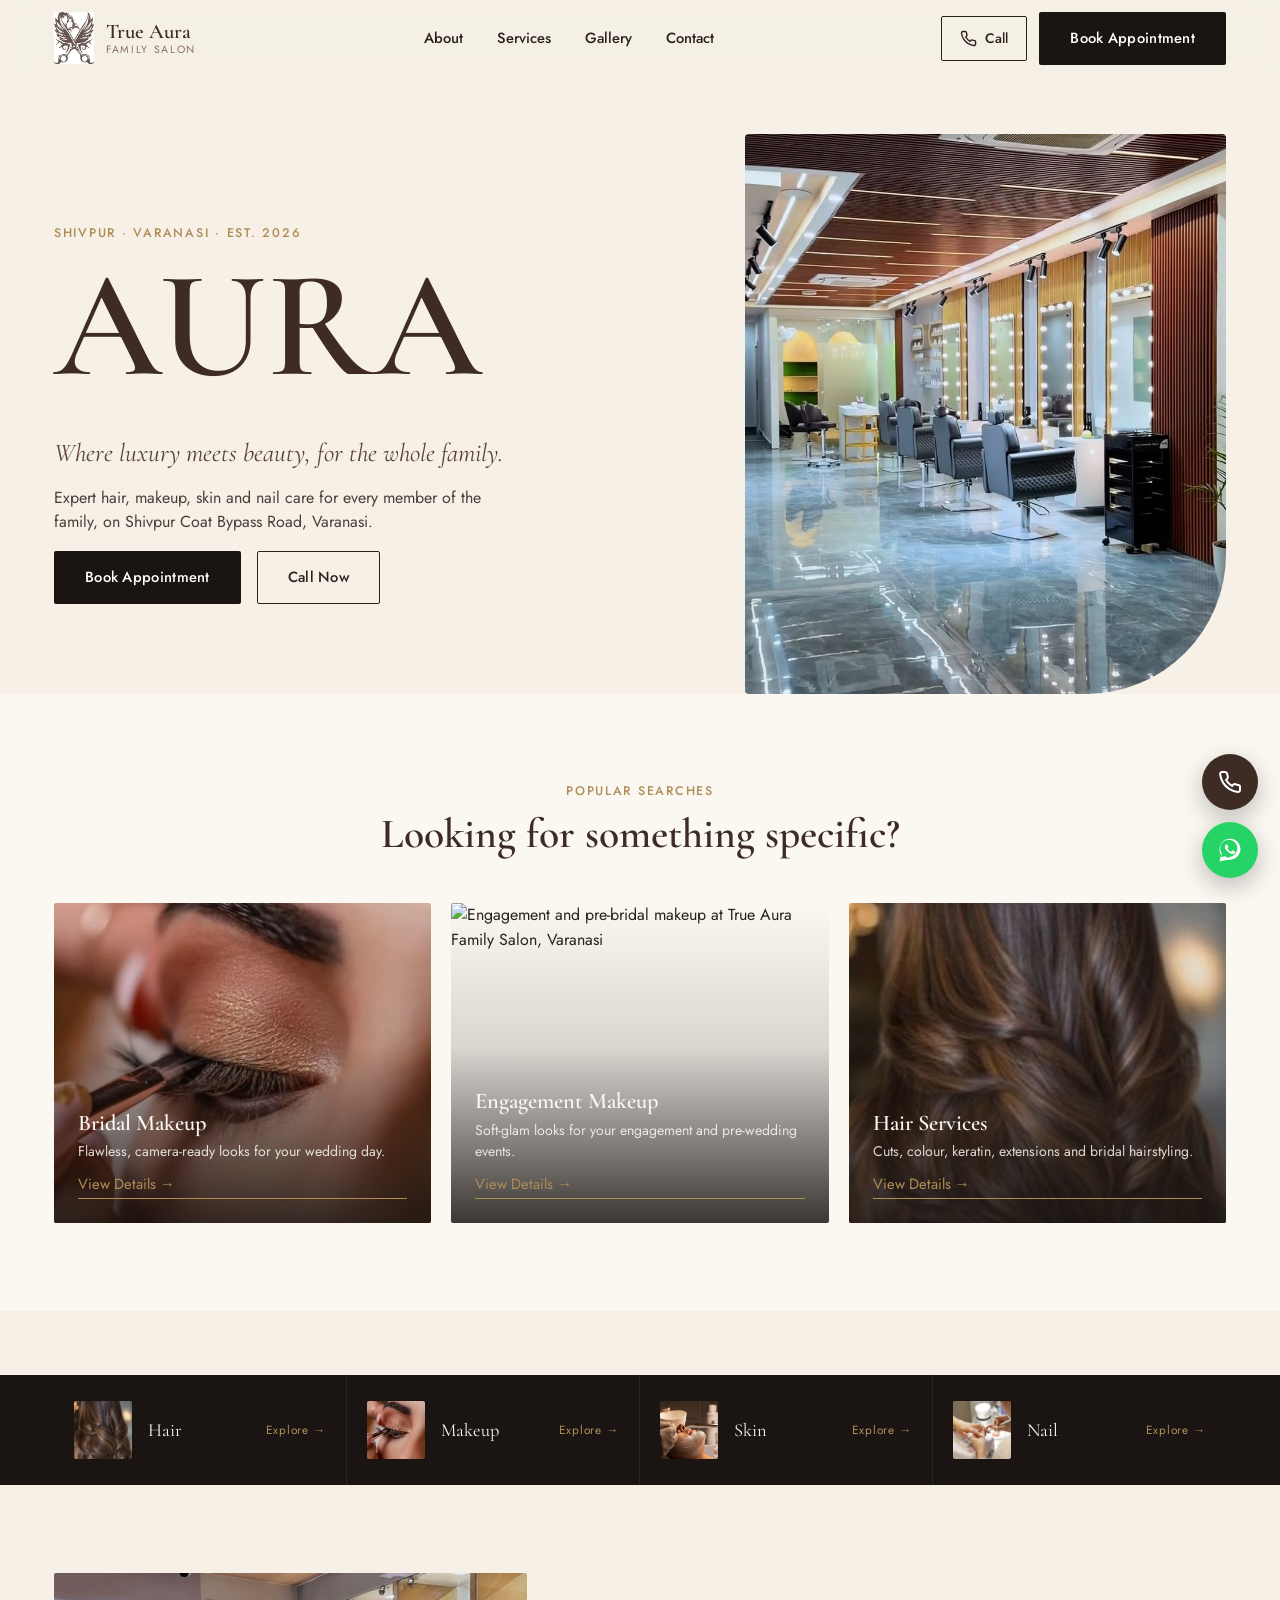
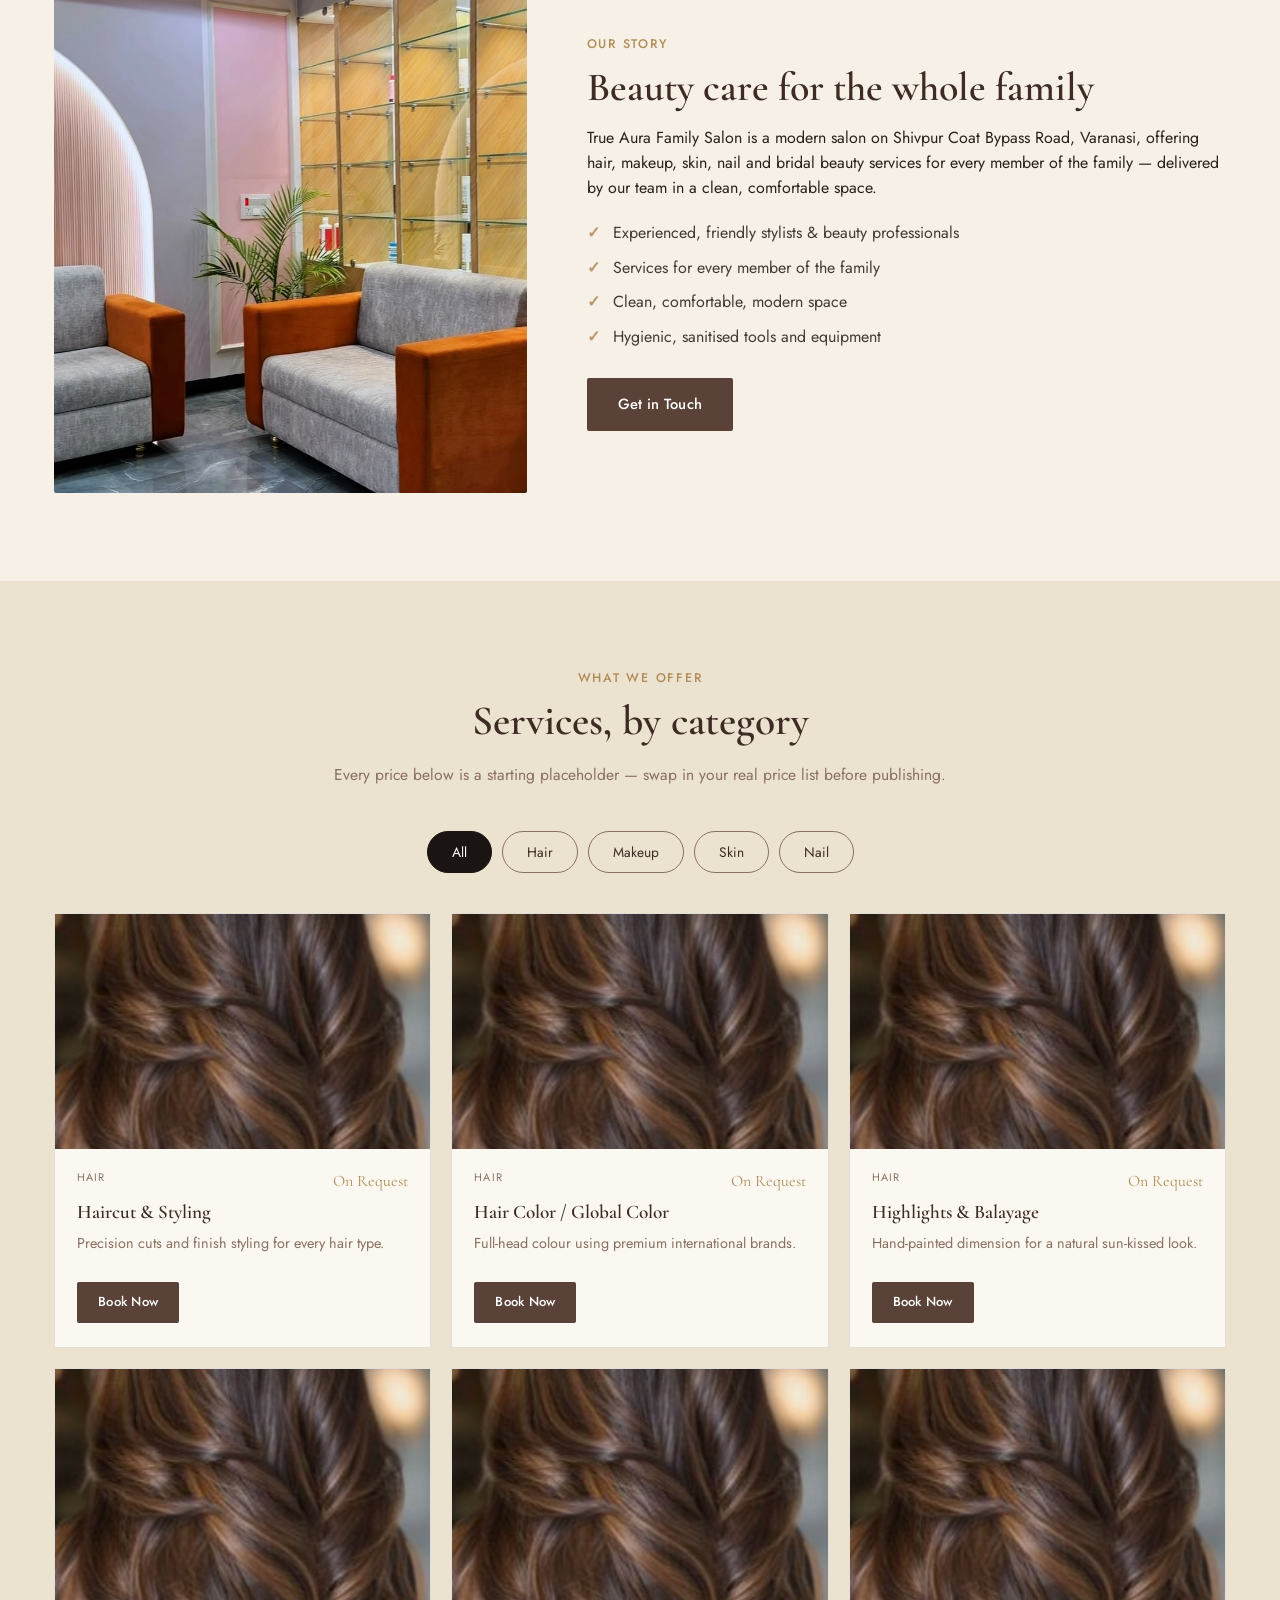
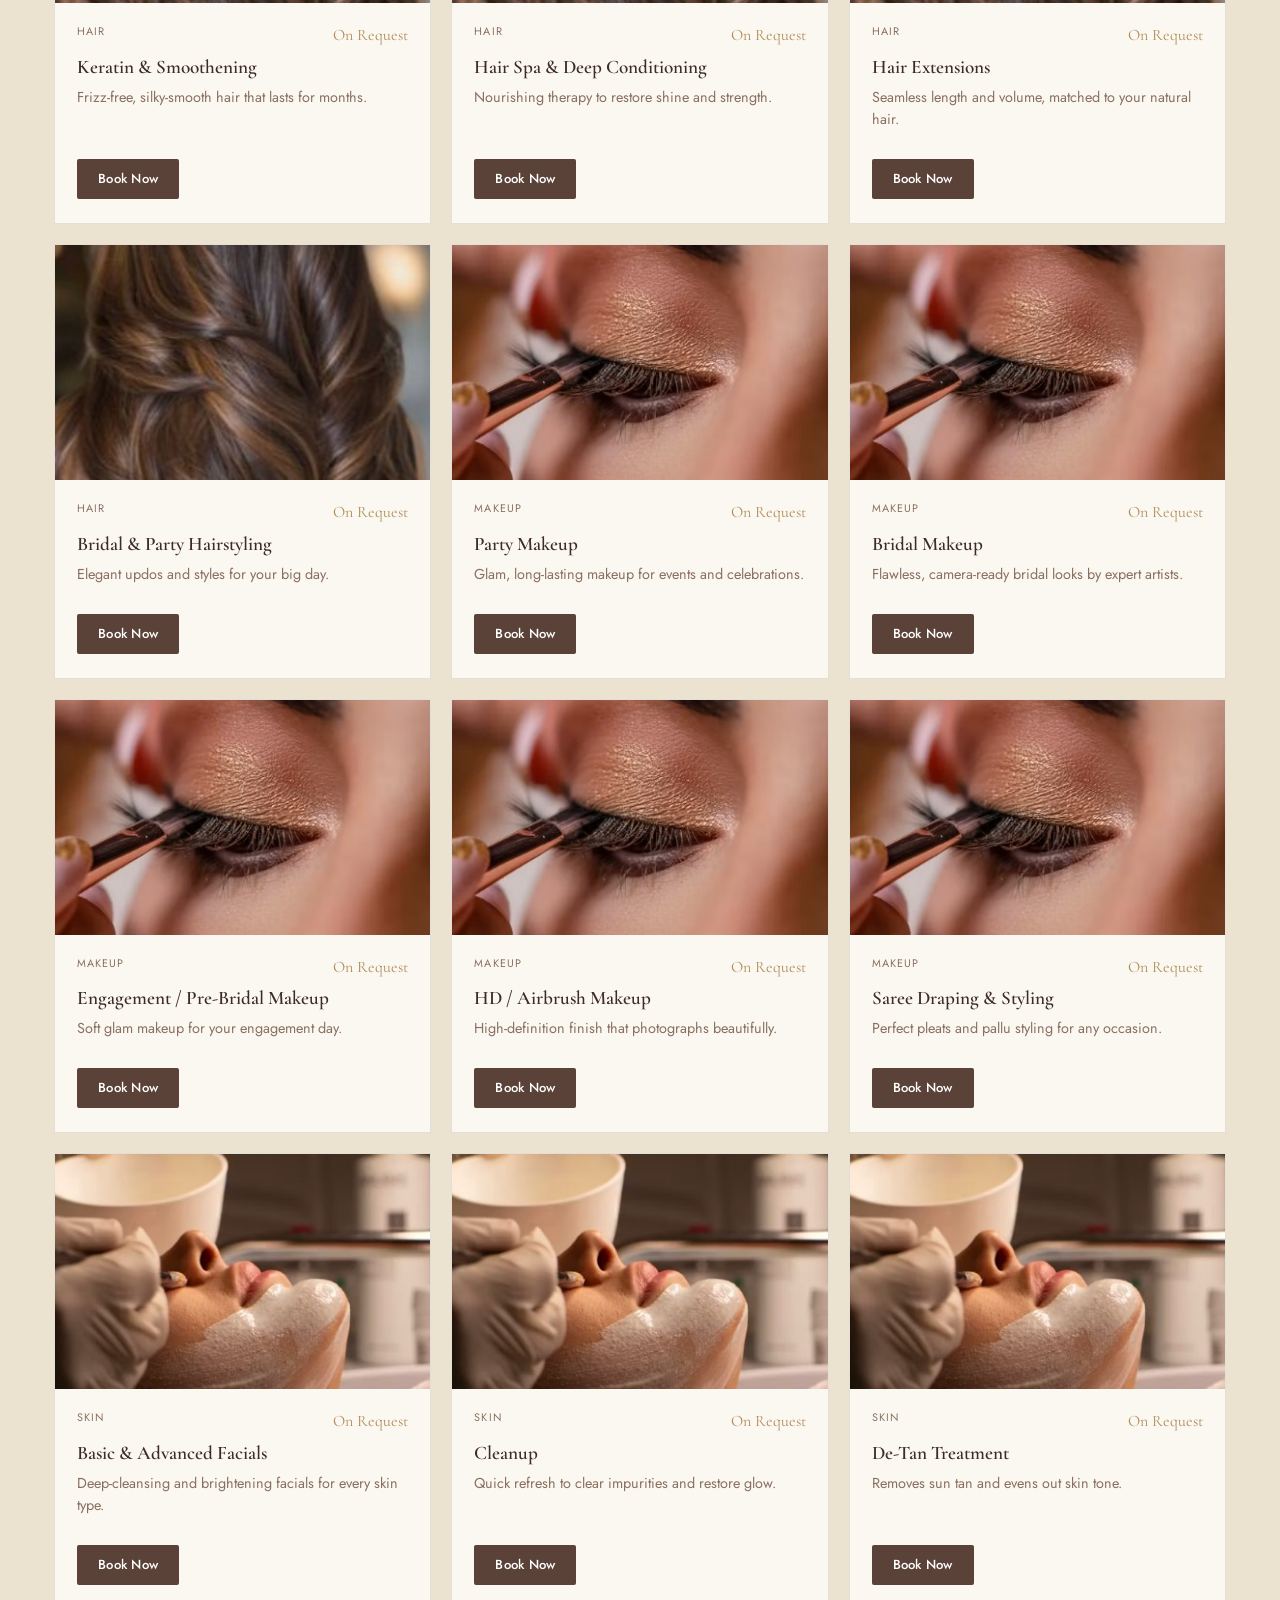
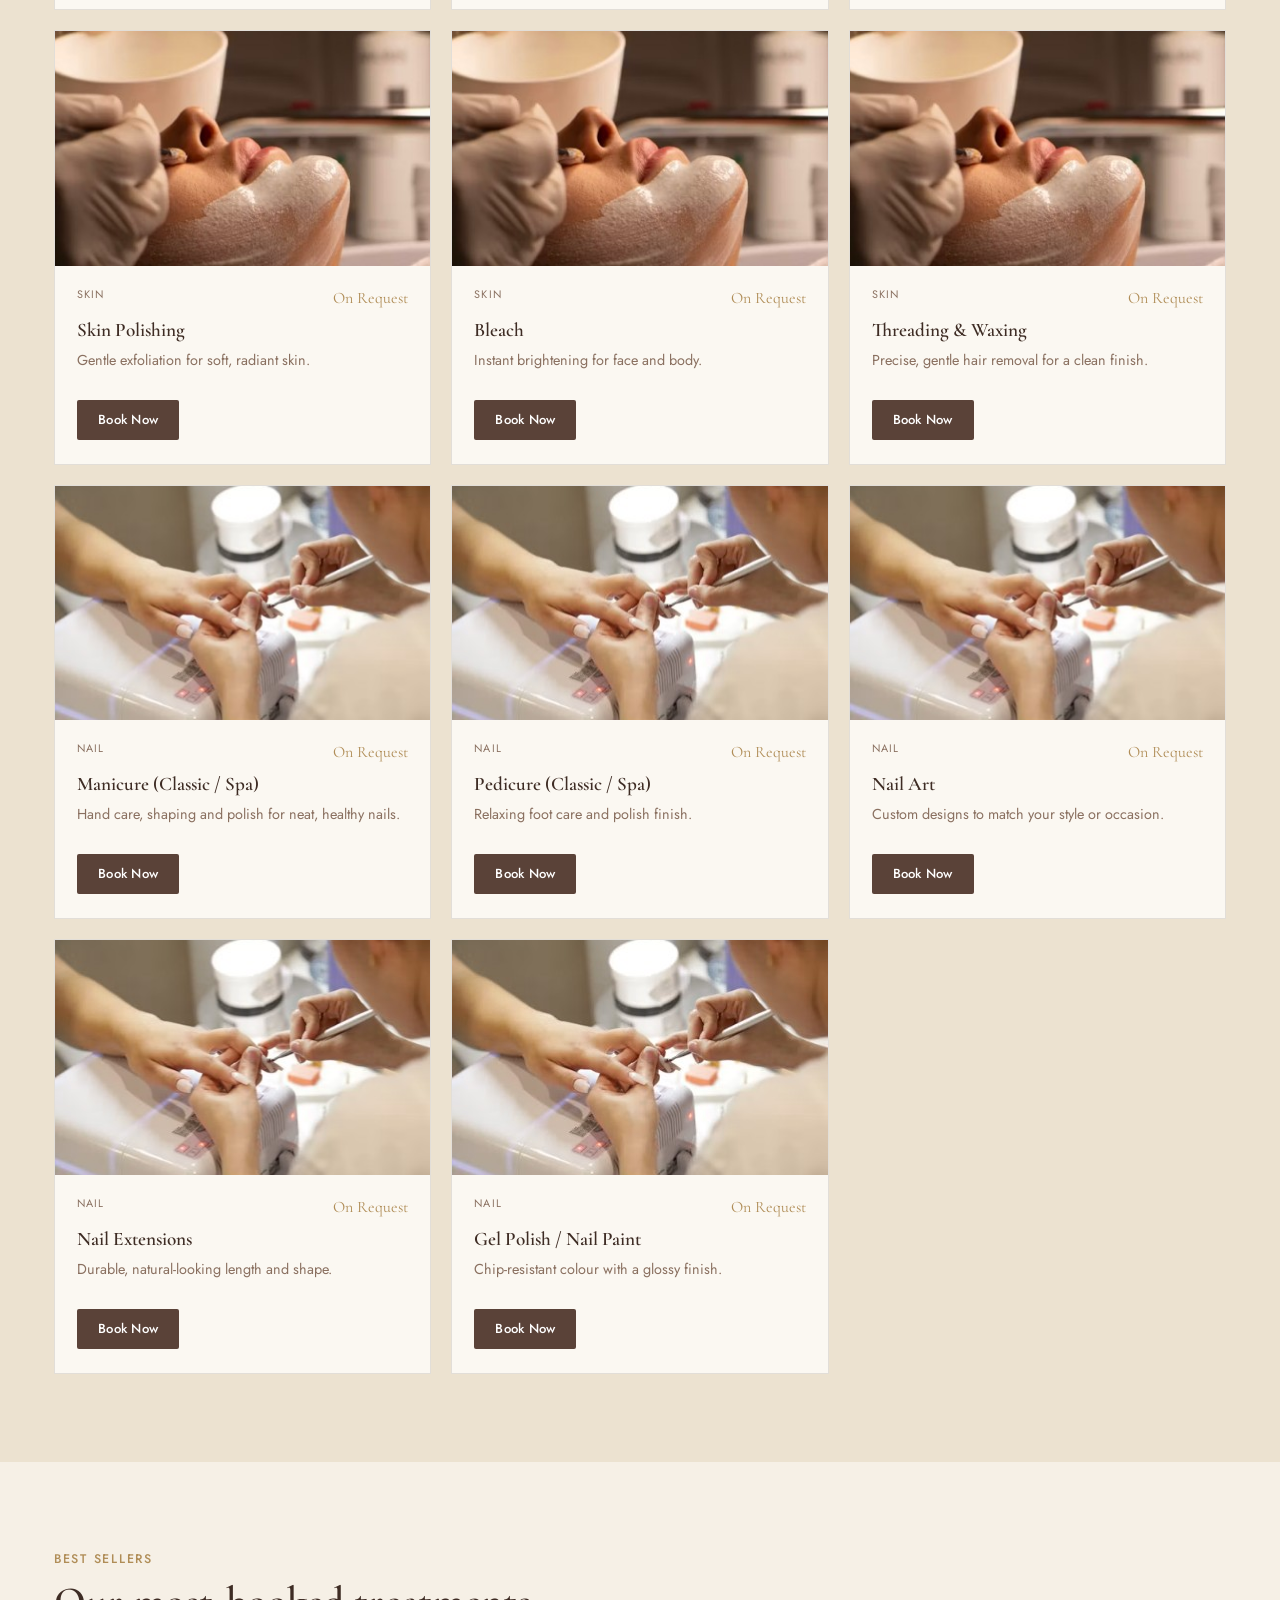
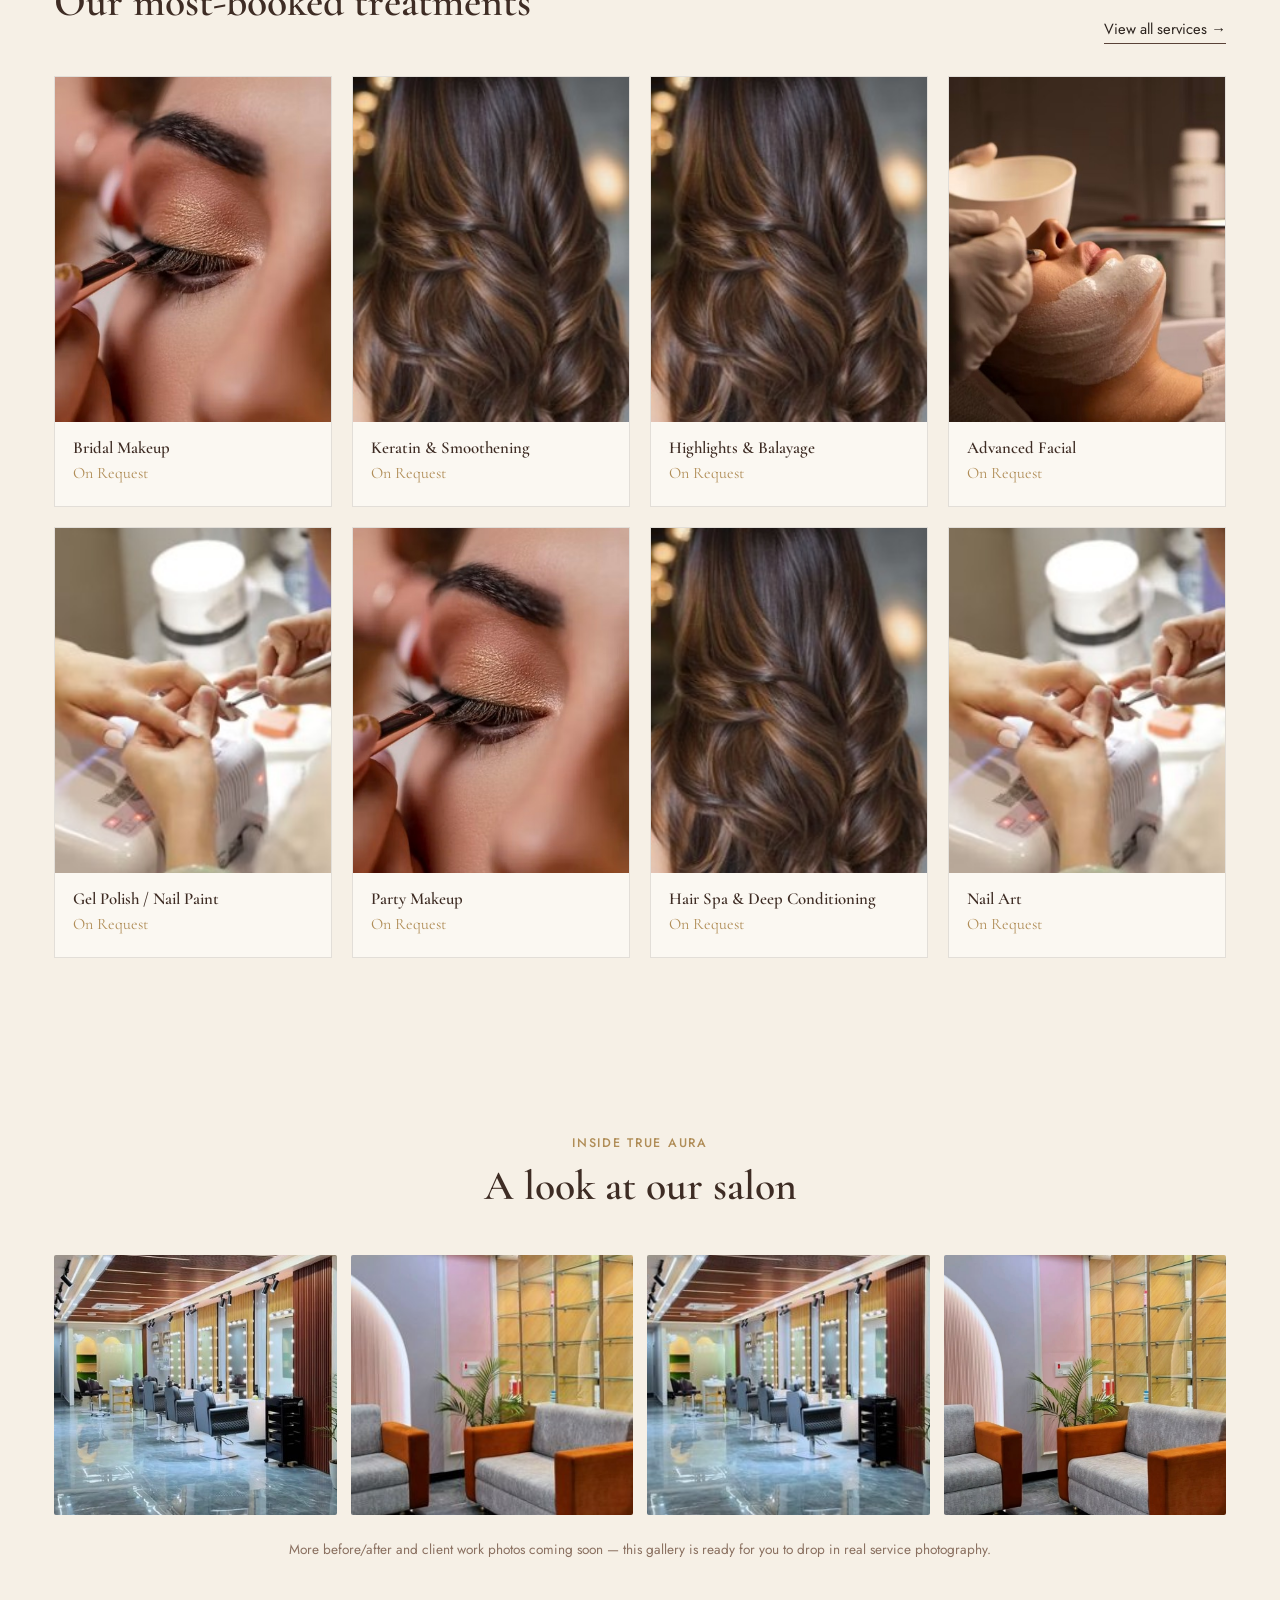
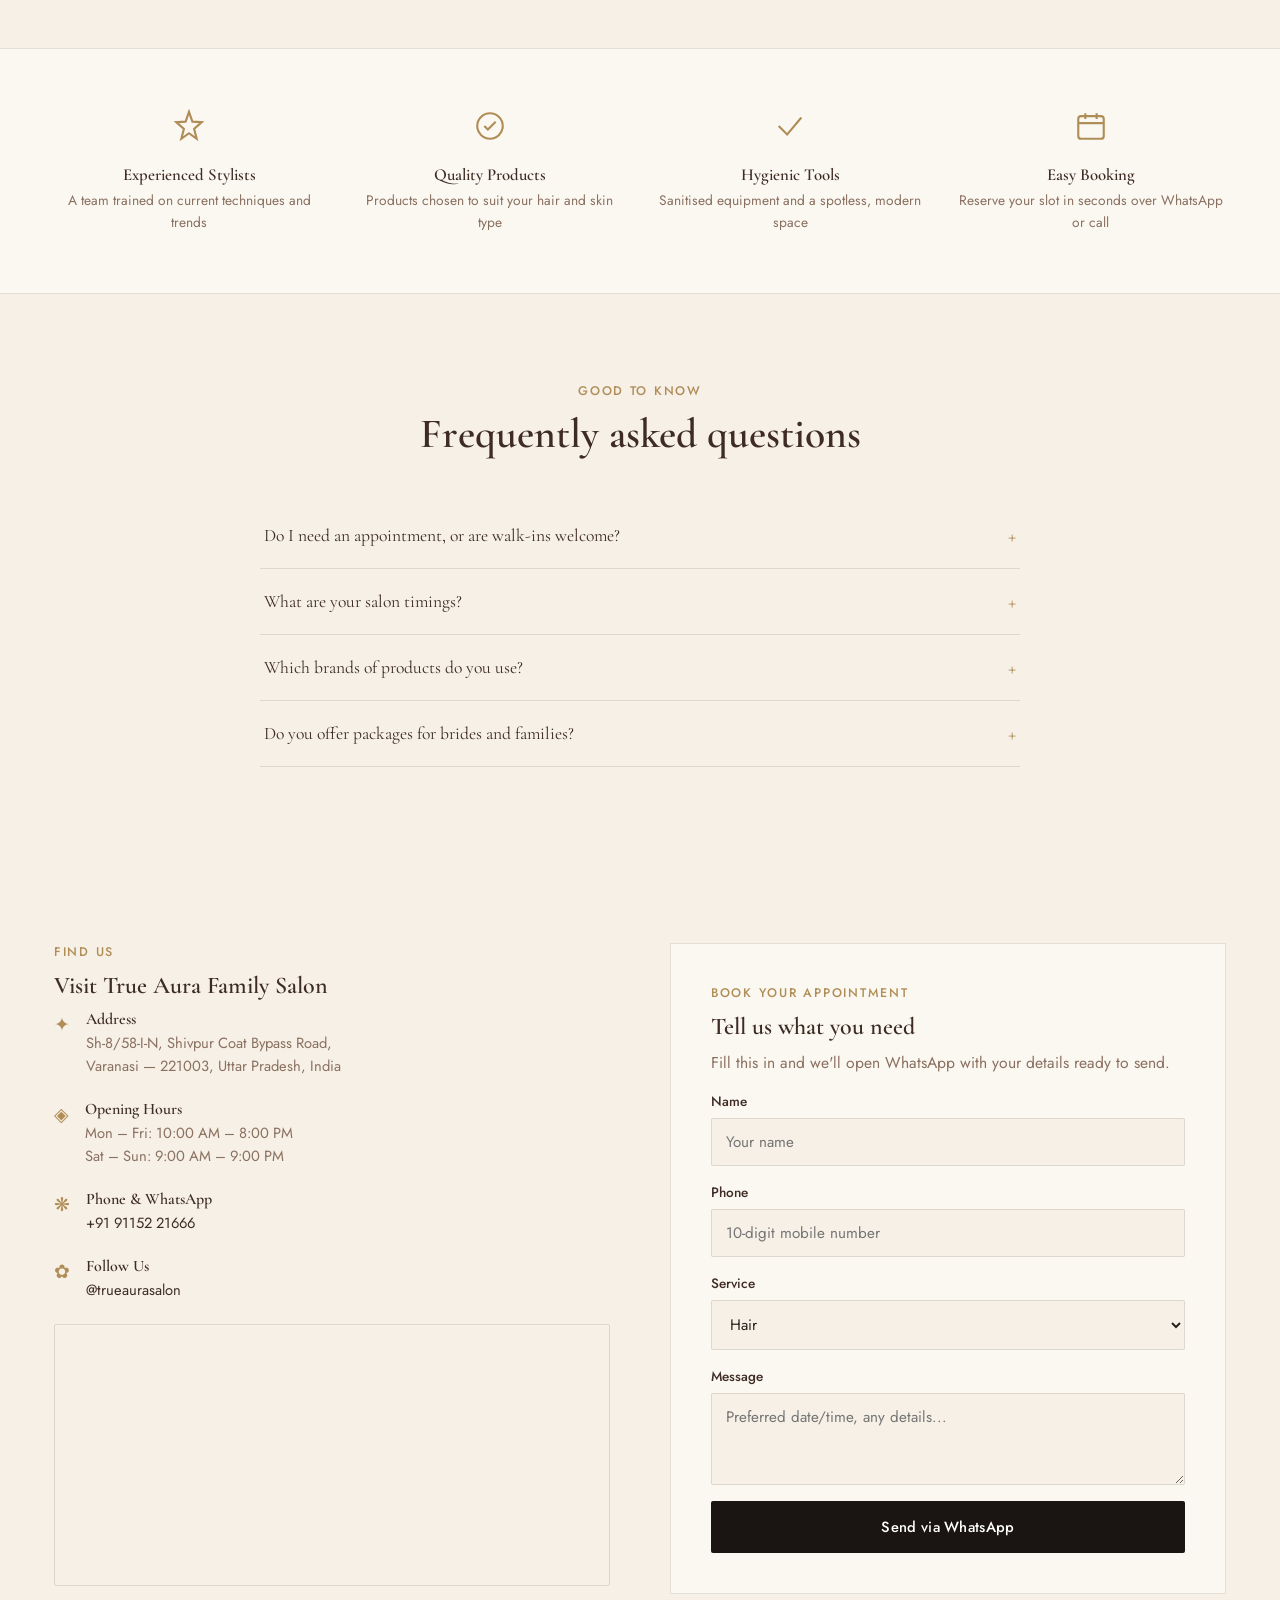
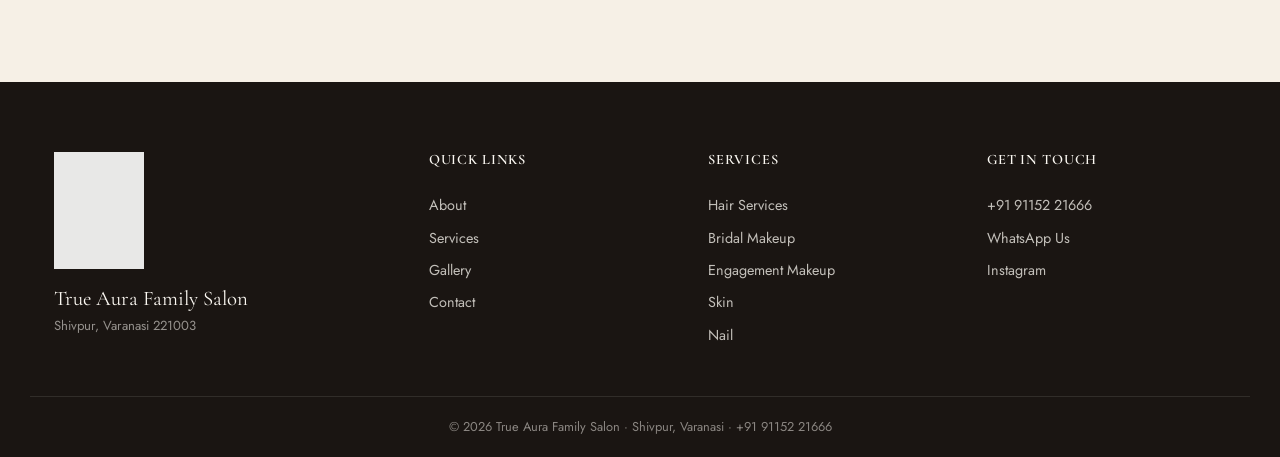
==== commit d6b4bdcb: "Add files via upload" ====
--- a/index.html
+++ b/index.html
@@ -55,8 +55,8 @@
   },
   "geo": {
     "@type": "GeoCoordinates",
-    "latitude": 25.3176,
-    "longitude": 82.9739
+    "latitude": 25.3560487,
+    "longitude": 82.9652868
   },
   "openingHoursSpecification": [
     {
@@ -164,10 +164,6 @@
       </div>
       <div class="hero-media">
         <img src="assets/images/salon-stations.jpg" alt="True Aura Family Salon styling stations with lit vanity mirrors and marble flooring" width="816" height="1600" loading="eager">
-        <div class="hero-media-tag">
-          <span class="hero-media-tag-num">4</span>
-          <span class="hero-media-tag-label">service categories</span>
-        </div>
       </div>
     </div>
   </section>
@@ -189,7 +185,7 @@
           </div>
         </a>
         <a href="engagement-makeup.html" class="spotlight-card">
-          <img src="assets/images/thumb-makeup.jpg" alt="Engagement and pre-bridal makeup at True Aura Family Salon, Varanasi" loading="lazy">
+          <img src="assets/images/makeup-application-sm.jpg" alt="Engagement and pre-bridal makeup at True Aura Family Salon, Varanasi" loading="lazy" style="object-position: center 15%;">
           <div class="spotlight-card-overlay">
             <h3>Engagement Makeup</h3>
             <p>Soft-glam looks for your engagement and pre-wedding events.</p>
@@ -405,7 +401,7 @@
         </div>
 
         <div class="map-embed">
-          <iframe src="https://maps.google.com/maps?q=Shivpur+Coat+Bypass+Road+Varanasi+221003&output=embed" title="True Aura Family Salon location map" loading="lazy" referrerpolicy="no-referrer-when-downgrade"></iframe>
+          <iframe src="https://maps.google.com/maps?q=True+Aura+Family+Salon,25.3560487,82.9652868&z=17&output=embed" title="True Aura Family Salon location map" loading="lazy" referrerpolicy="no-referrer-when-downgrade"></iframe>
         </div>
       </div>
 
--- a/style.css
+++ b/style.css
@@ -42,7 +42,7 @@
   font-family: var(--font-serif);
   color: var(--mocha-dark);
   margin: 0 0 0.4em;
-  font-weight: 500;
+  font-weight: 600;
   line-height: 1.15;
 }
 p { margin: 0 0 1em; }
@@ -356,16 +356,19 @@
 .service-card {
   background: var(--paper);
   border: 1px solid var(--line);
-  padding: 26px;
+  overflow: hidden;
   display: flex;
   flex-direction: column;
-  gap: 8px;
   transition: transform .2s ease, box-shadow .2s ease;
 }
 .service-card:hover { transform: translateY(-4px); box-shadow: var(--shadow); }
+.service-card-img { aspect-ratio: 16 / 10; overflow: hidden; }
+.service-card-img img { width: 100%; height: 100%; object-fit: cover; transition: transform .4s ease; }
+.service-card:hover .service-card-img img { transform: scale(1.05); }
+.service-card-body { padding: 20px 22px 24px; display: flex; flex-direction: column; gap: 8px; flex-grow: 1; }
 .service-card-top { display: flex; justify-content: space-between; align-items: flex-start; gap: 12px; }
-.service-card h3 { font-size: 1.2rem; margin: 0; }
-.service-price { font-family: var(--font-serif); color: var(--gold); font-size: 1.15rem; white-space: nowrap; }
+.service-card h3 { font-size: 1.2rem; margin: 0; font-weight: 600; }
+.service-price { font-family: var(--font-serif); color: var(--gold); font-size: 1rem; white-space: nowrap; }
 .service-desc { color: var(--mocha-light); font-size: 0.9rem; flex-grow: 1; }
 .service-tag { font-size: 0.68rem; letter-spacing: 0.1em; text-transform: uppercase; color: var(--mocha-light); }
 .service-card .btn { align-self: flex-start; padding: 9px 20px; font-size: 0.82rem; margin-top: 6px; }
@@ -597,6 +600,18 @@
 .cta-banner .hero-ctas { justify-content: center; }
 .cta-banner .btn-outline { color: var(--paper); border-color: rgba(251,248,242,0.5); }
 .cta-banner .btn-outline:hover { background: rgba(251,248,242,0.12); }
+.cta-banner--photo {
+  position: relative;
+  background-size: cover;
+  background-position: center;
+  isolation: isolate;
+}
+.cta-banner--photo::before {
+  content: '';
+  position: absolute; inset: 0;
+  background: linear-gradient(rgba(26,21,18,0.72), rgba(26,21,18,0.8));
+  z-index: -1;
+}
 
 /* ============ RELATED SERVICES ============ */
 .related-grid { display: grid; grid-template-columns: repeat(3, 1fr); gap: 20px; }
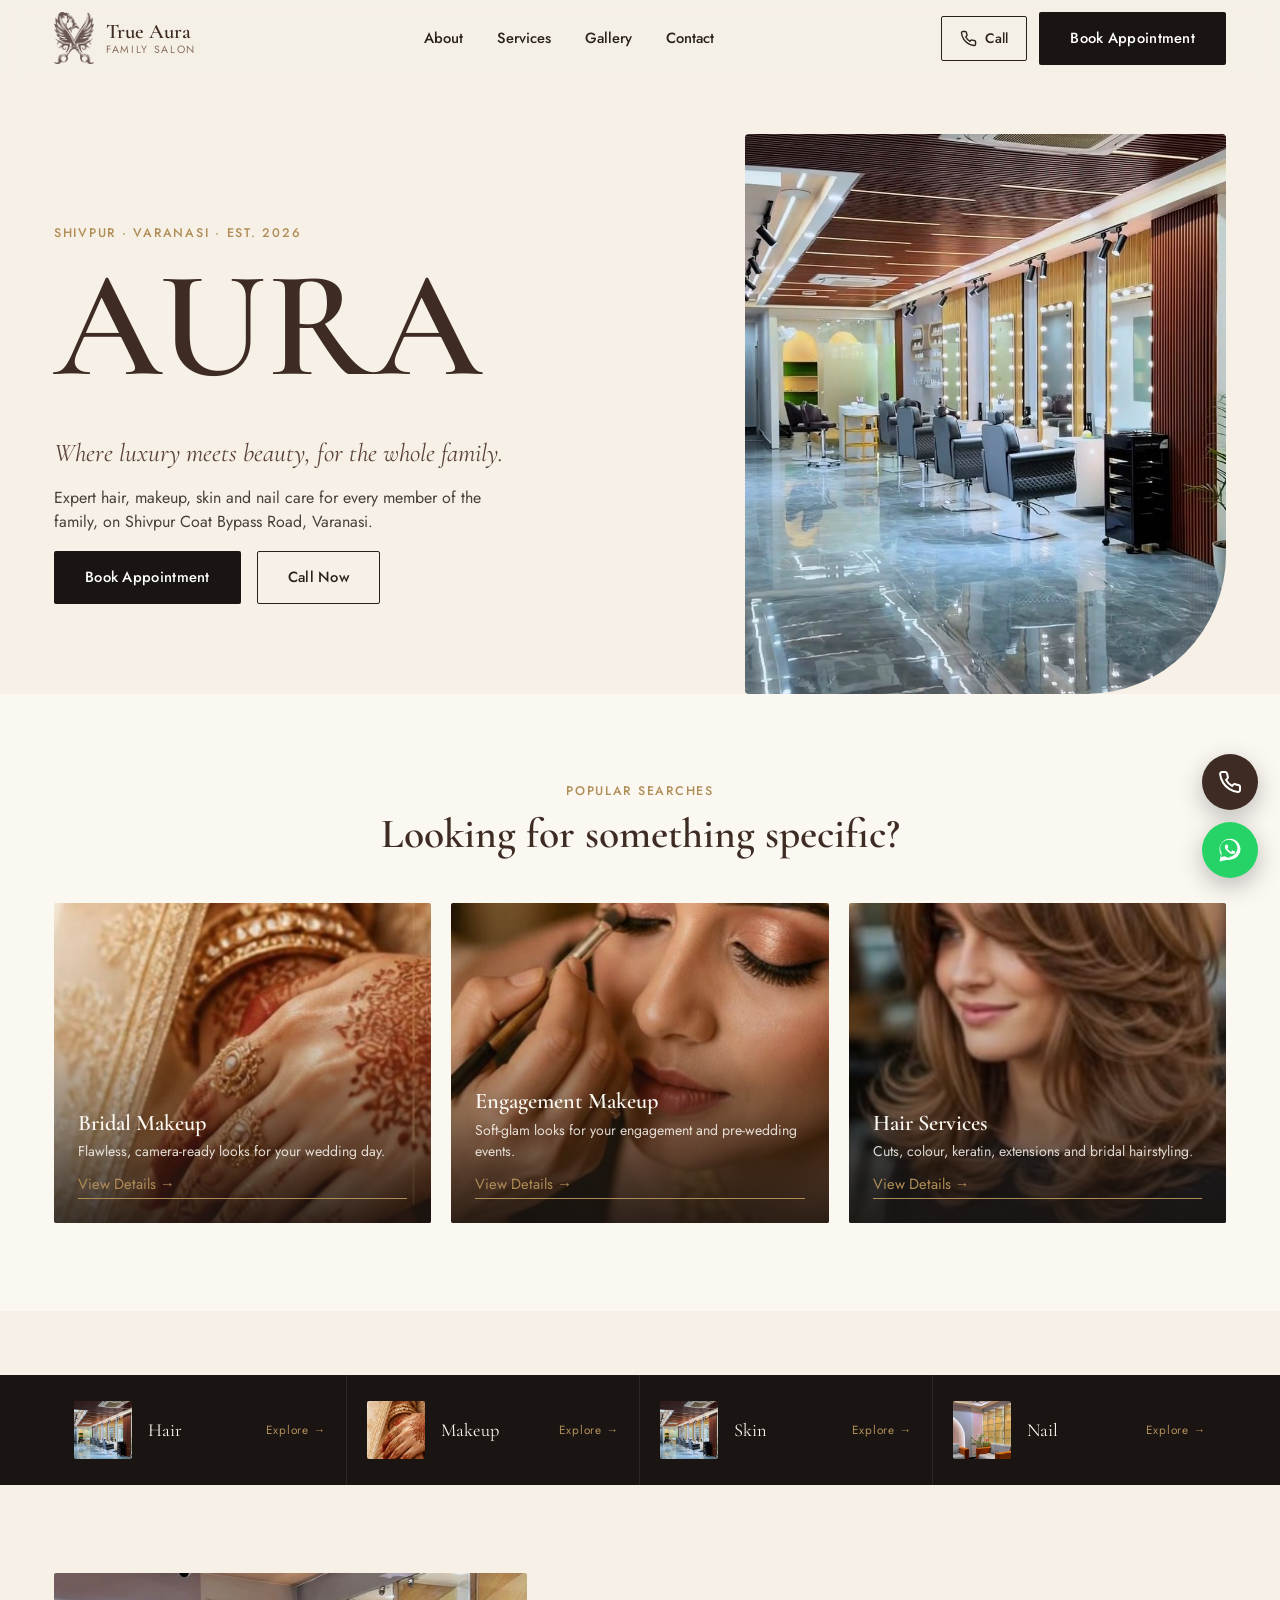
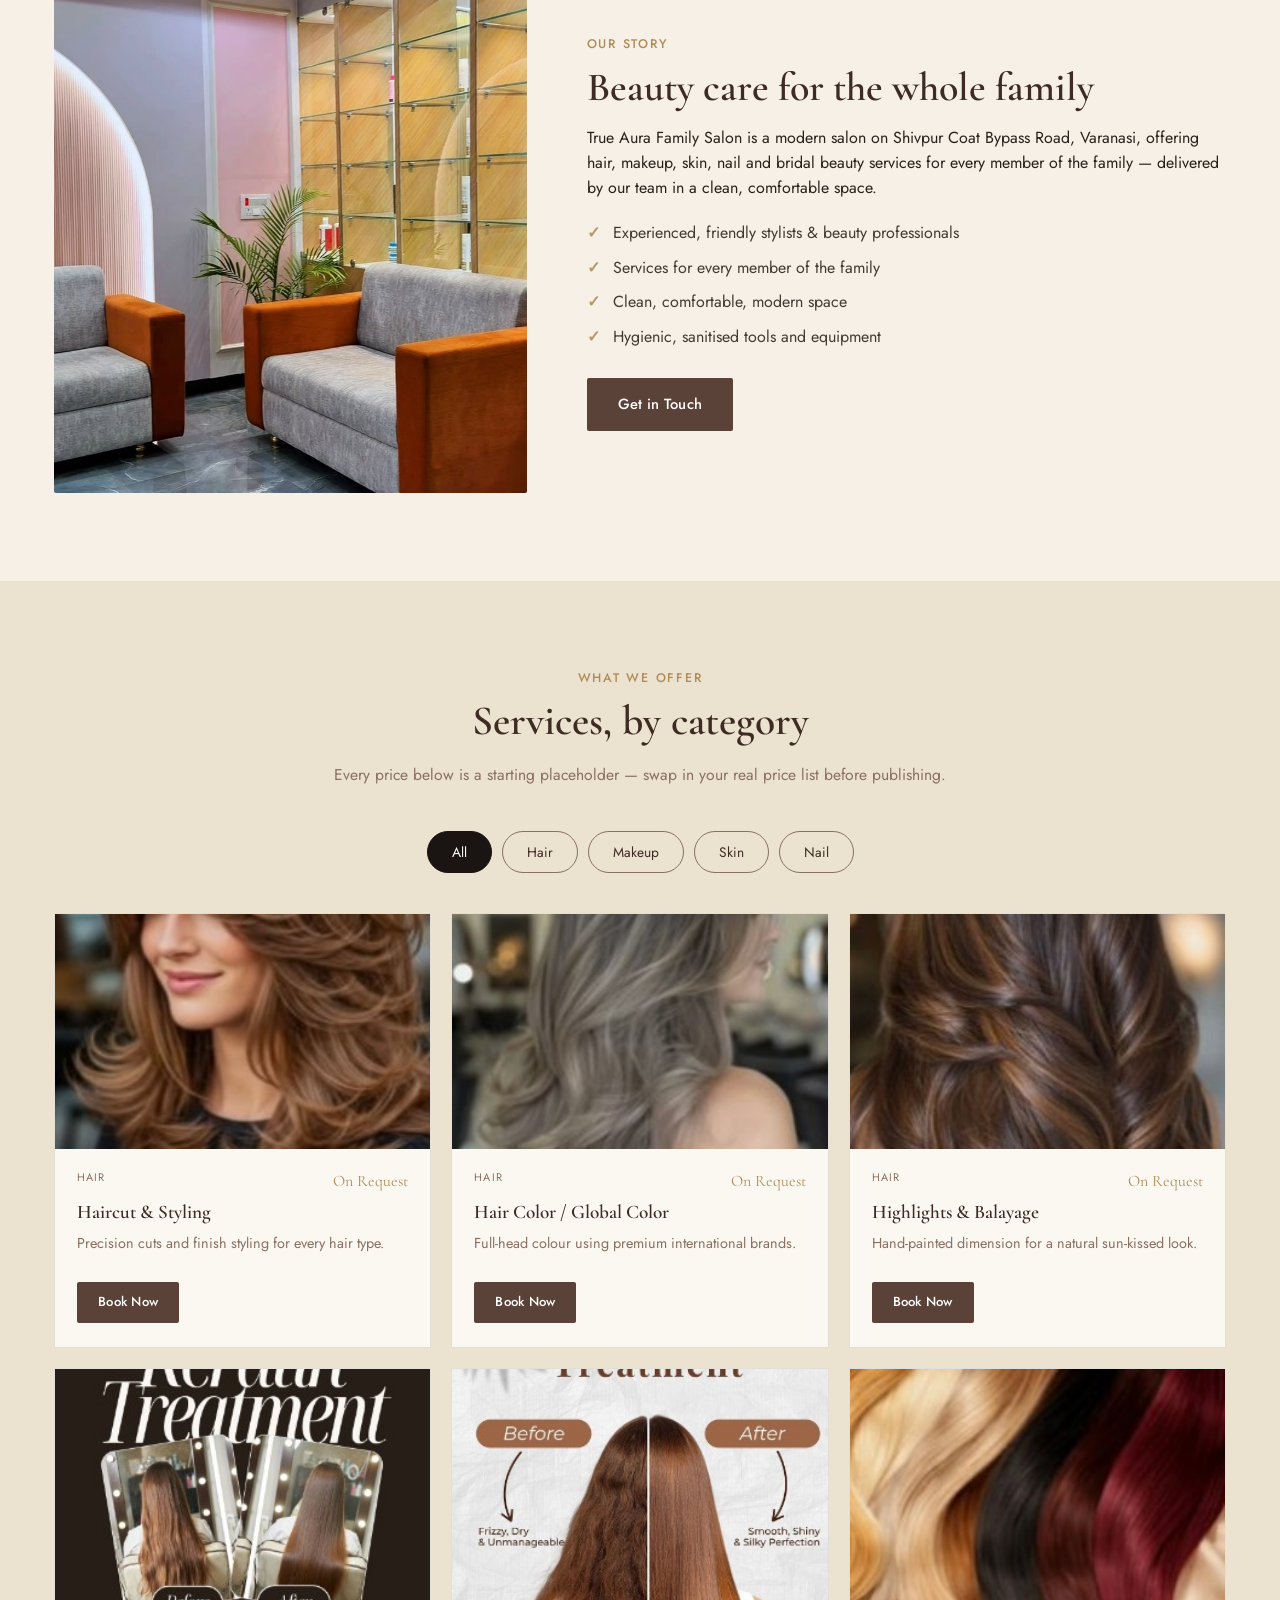
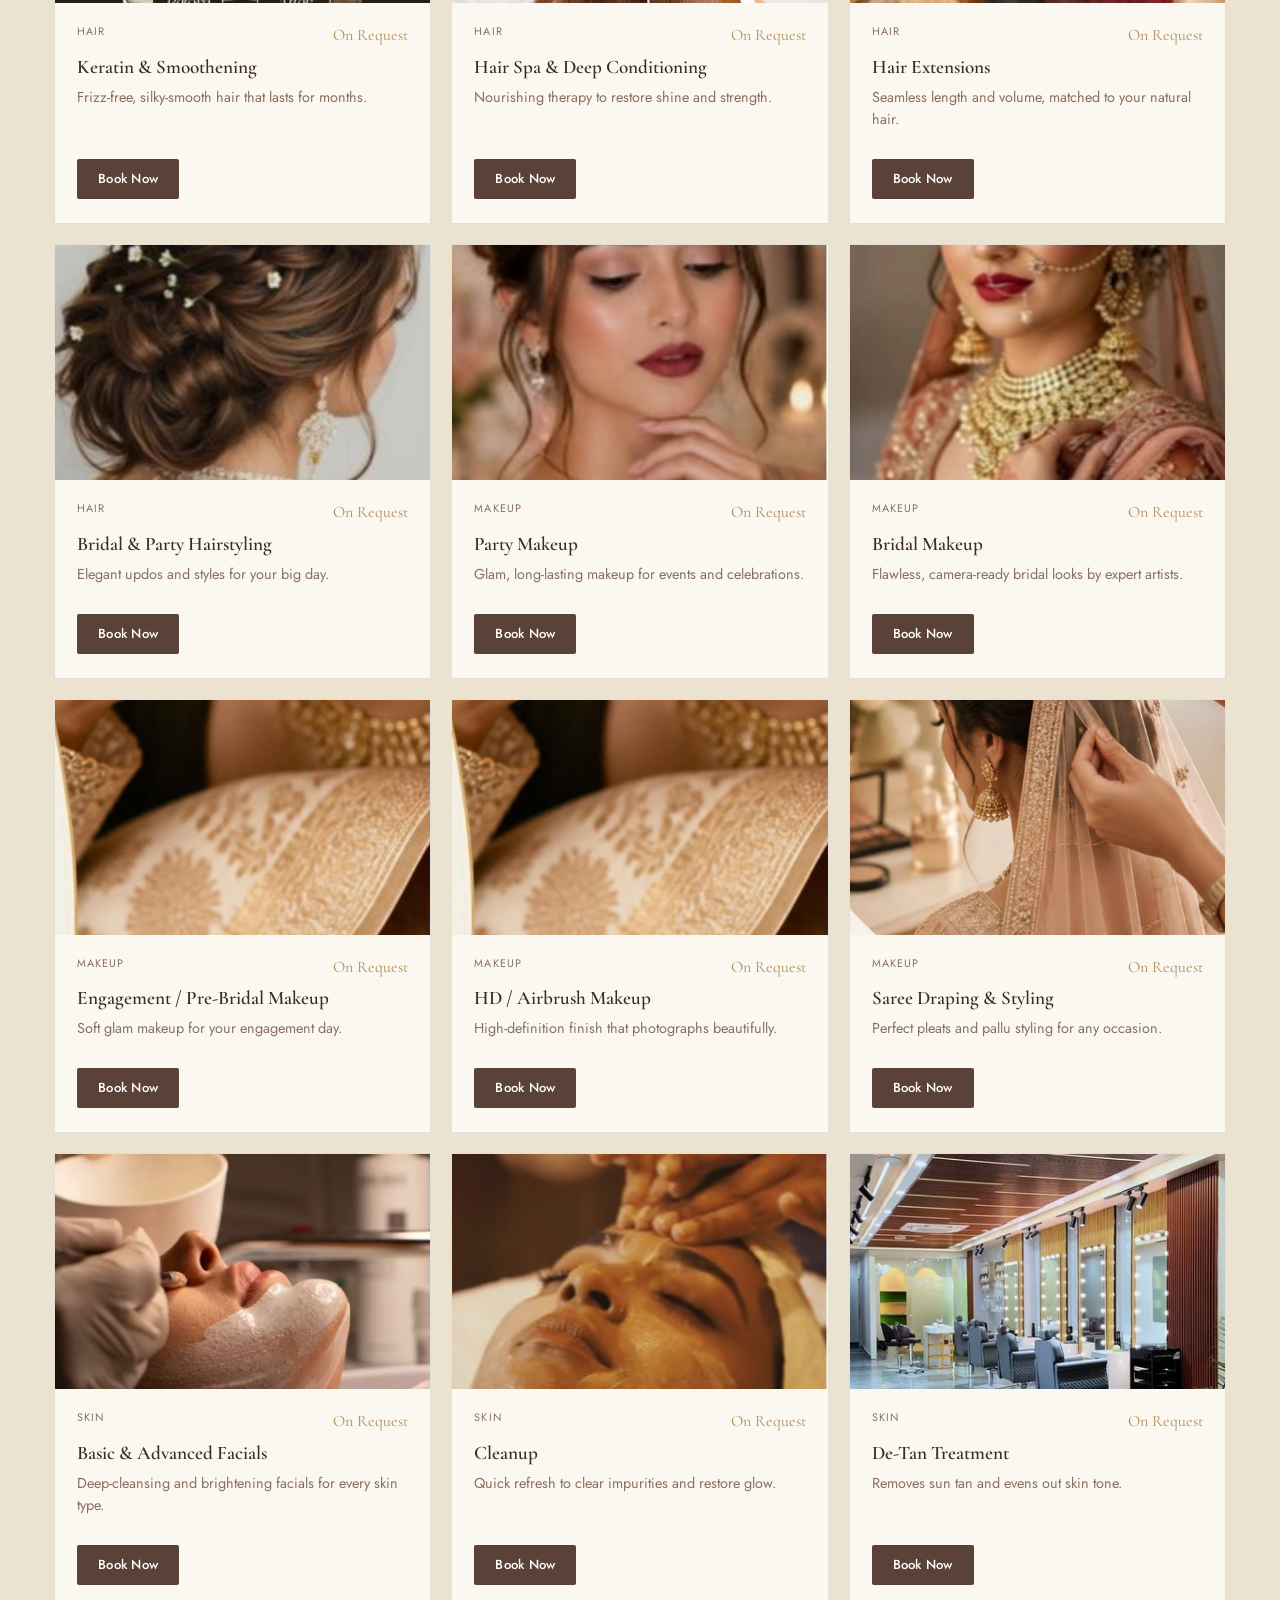
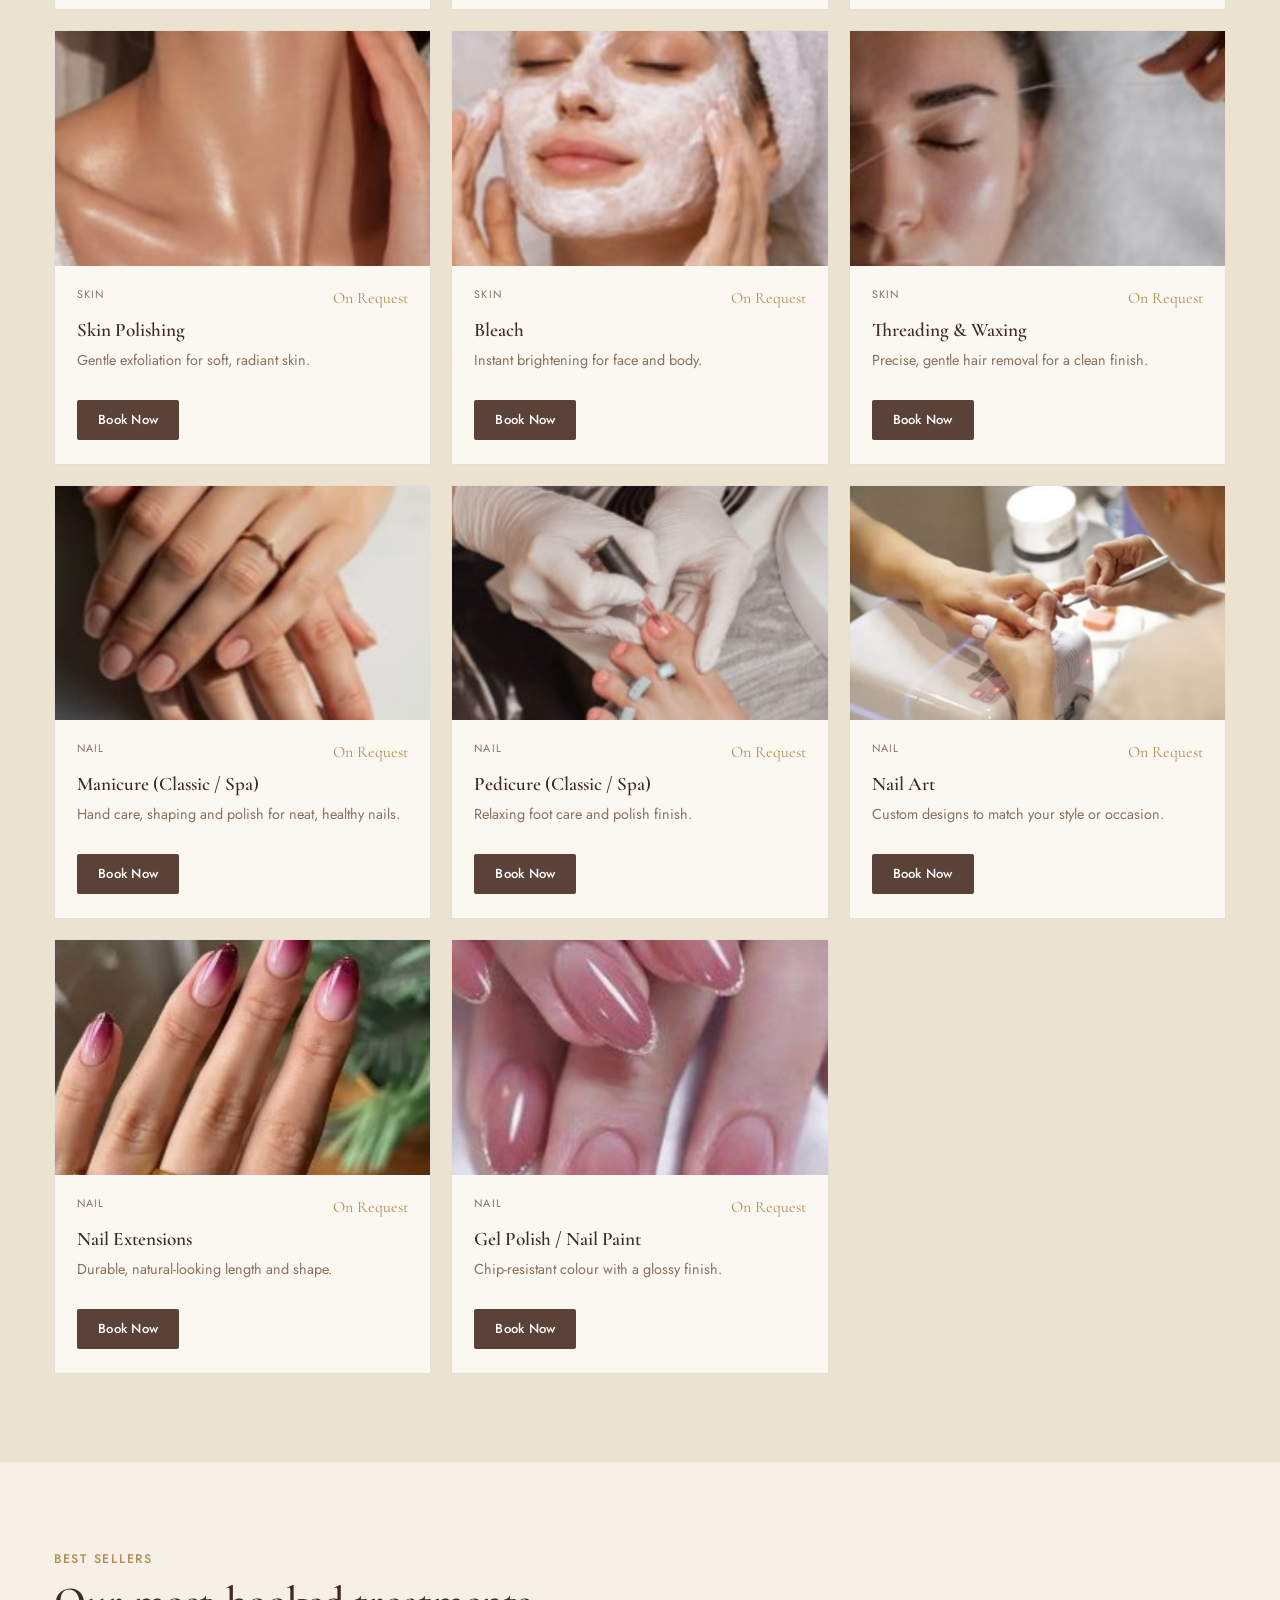
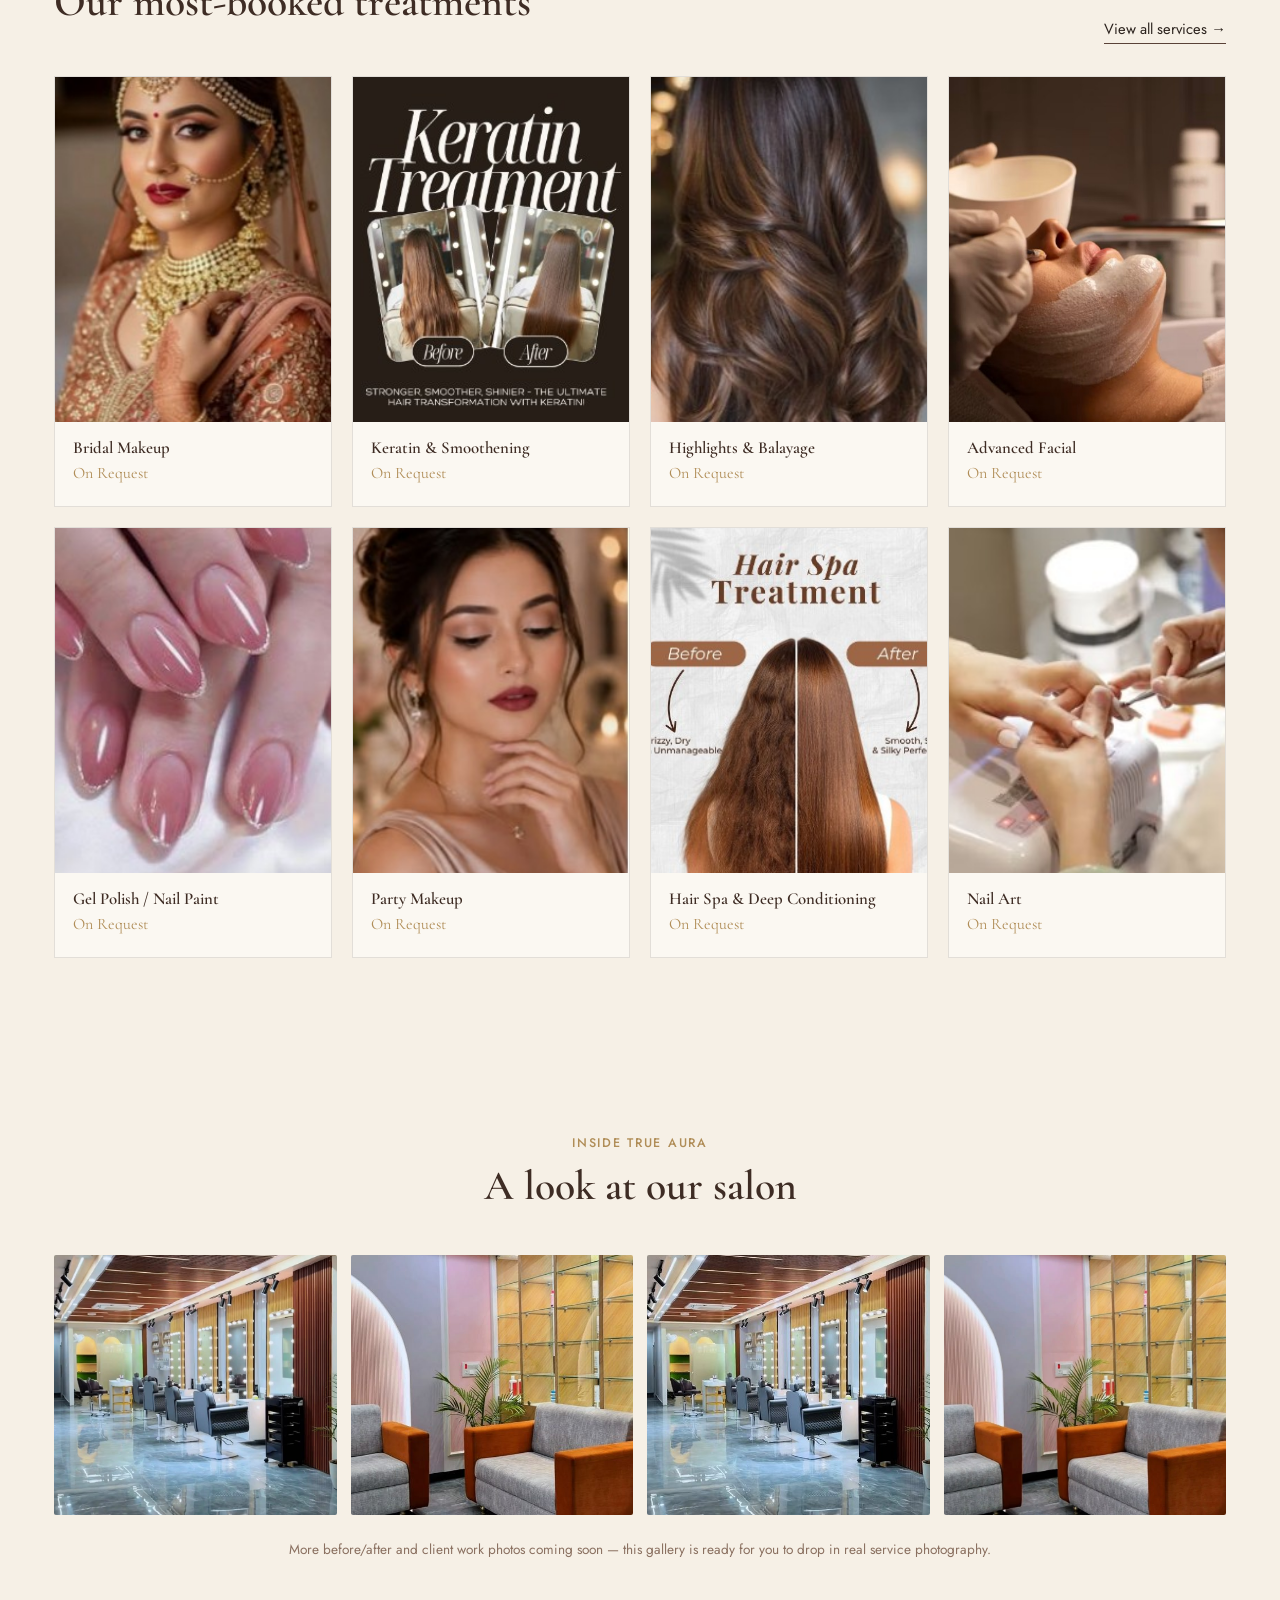
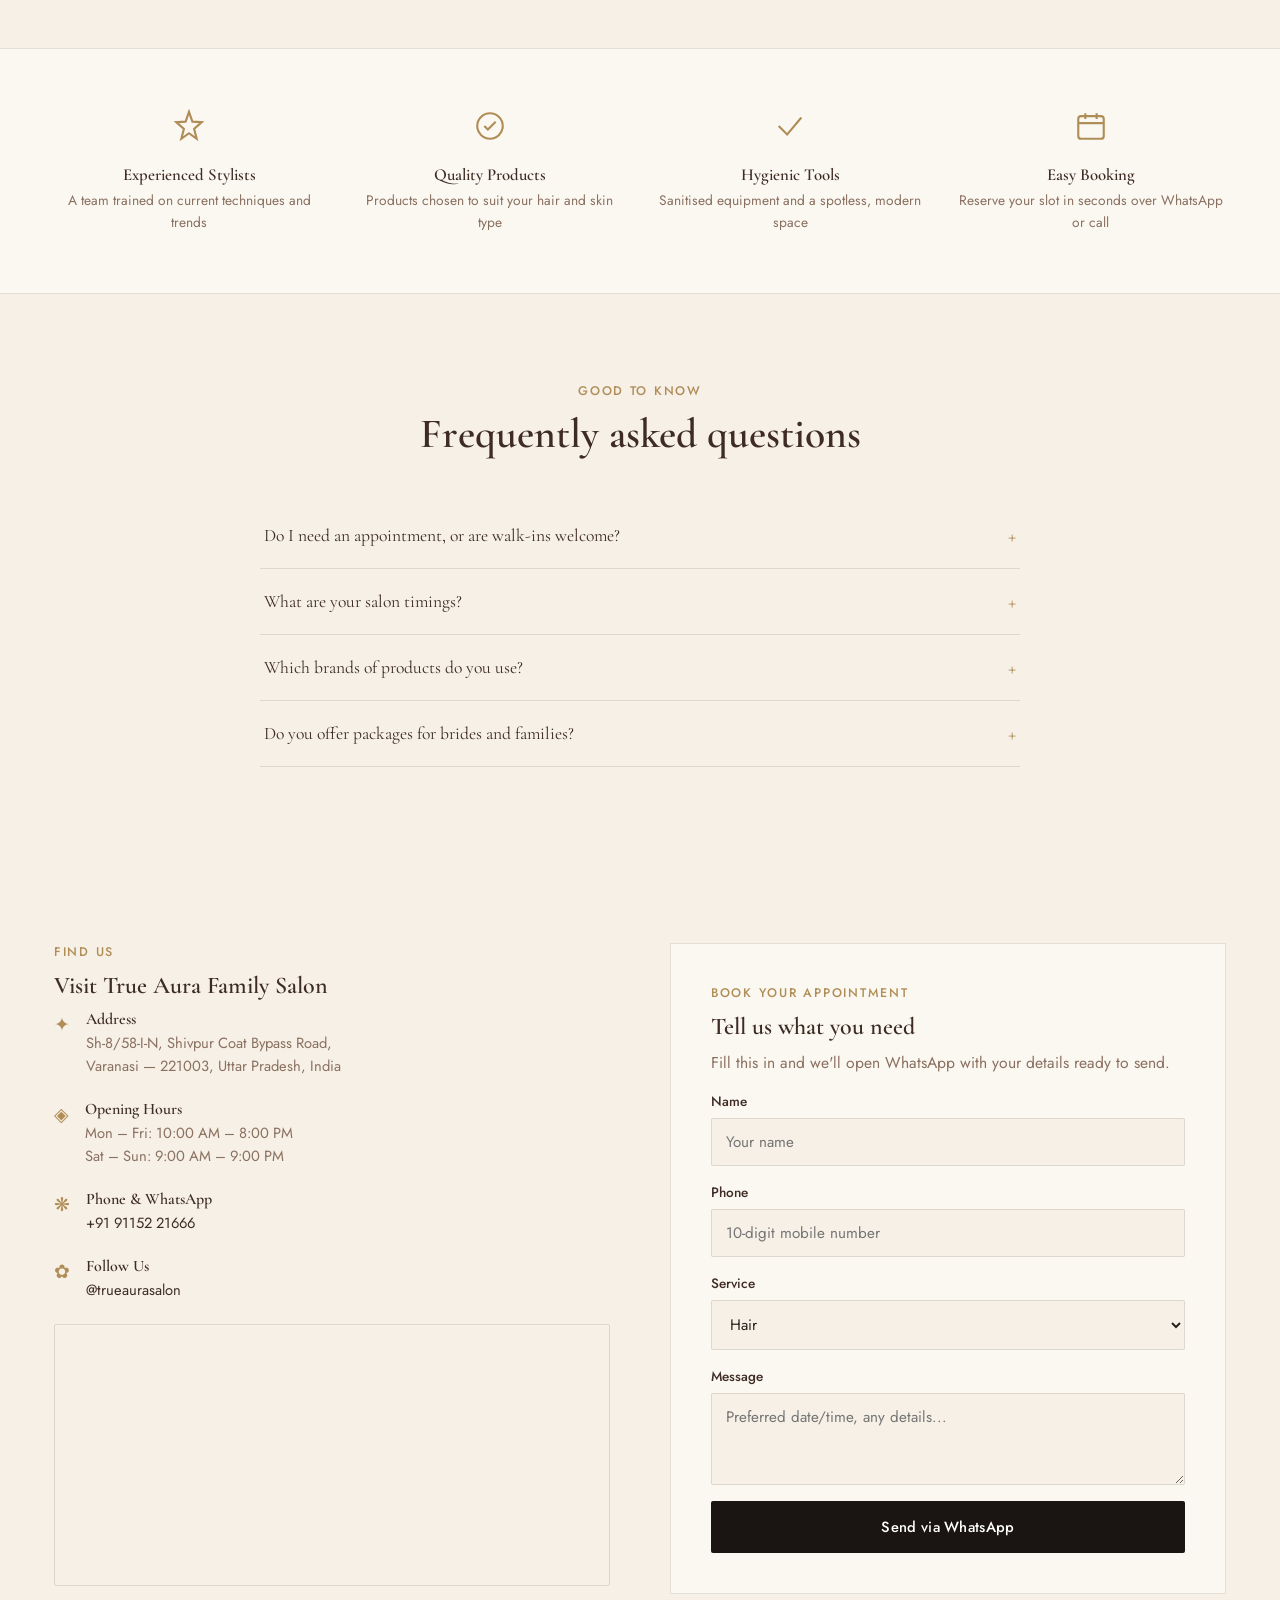
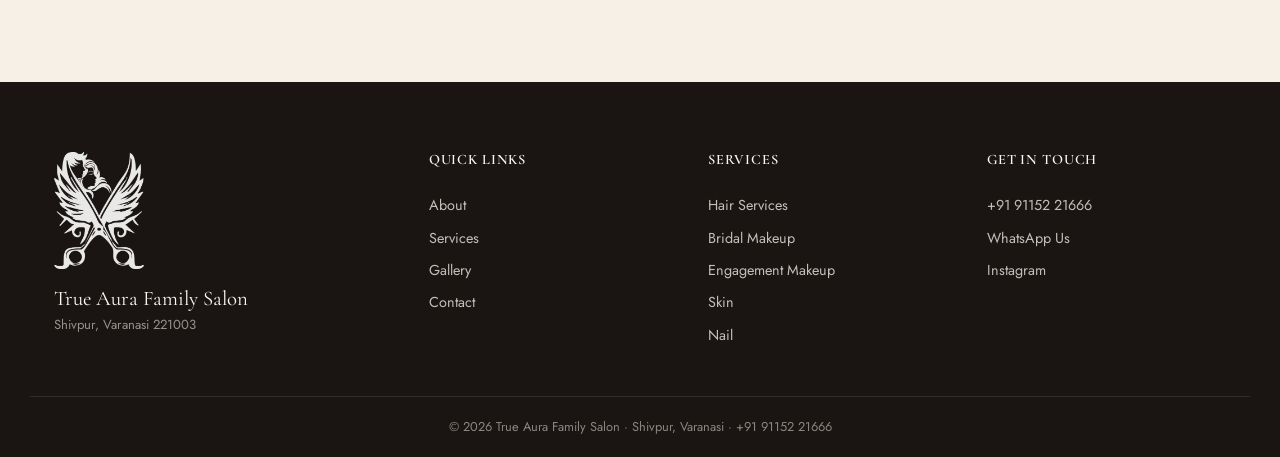
==== commit 7e19c4dc: "index.html" ====
--- a/index.html
+++ b/index.html
@@ -193,7 +193,7 @@
           </div>
         </a>
         <a href="hair-services.html" class="spotlight-card">
-          <img src="assets/images/thumb-hair.jpg" alt="Hair services at True Aura Family Salon, Varanasi" loading="lazy">
+          <img src="assets/images/treatment-haircut-styling.jpg" alt="Hair services at True Aura Family Salon, Varanasi" loading="lazy">
           <div class="spotlight-card-overlay">
             <h3>Hair Services</h3>
             <p>Cuts, colour, keratin, extensions and bridal hairstyling.</p>
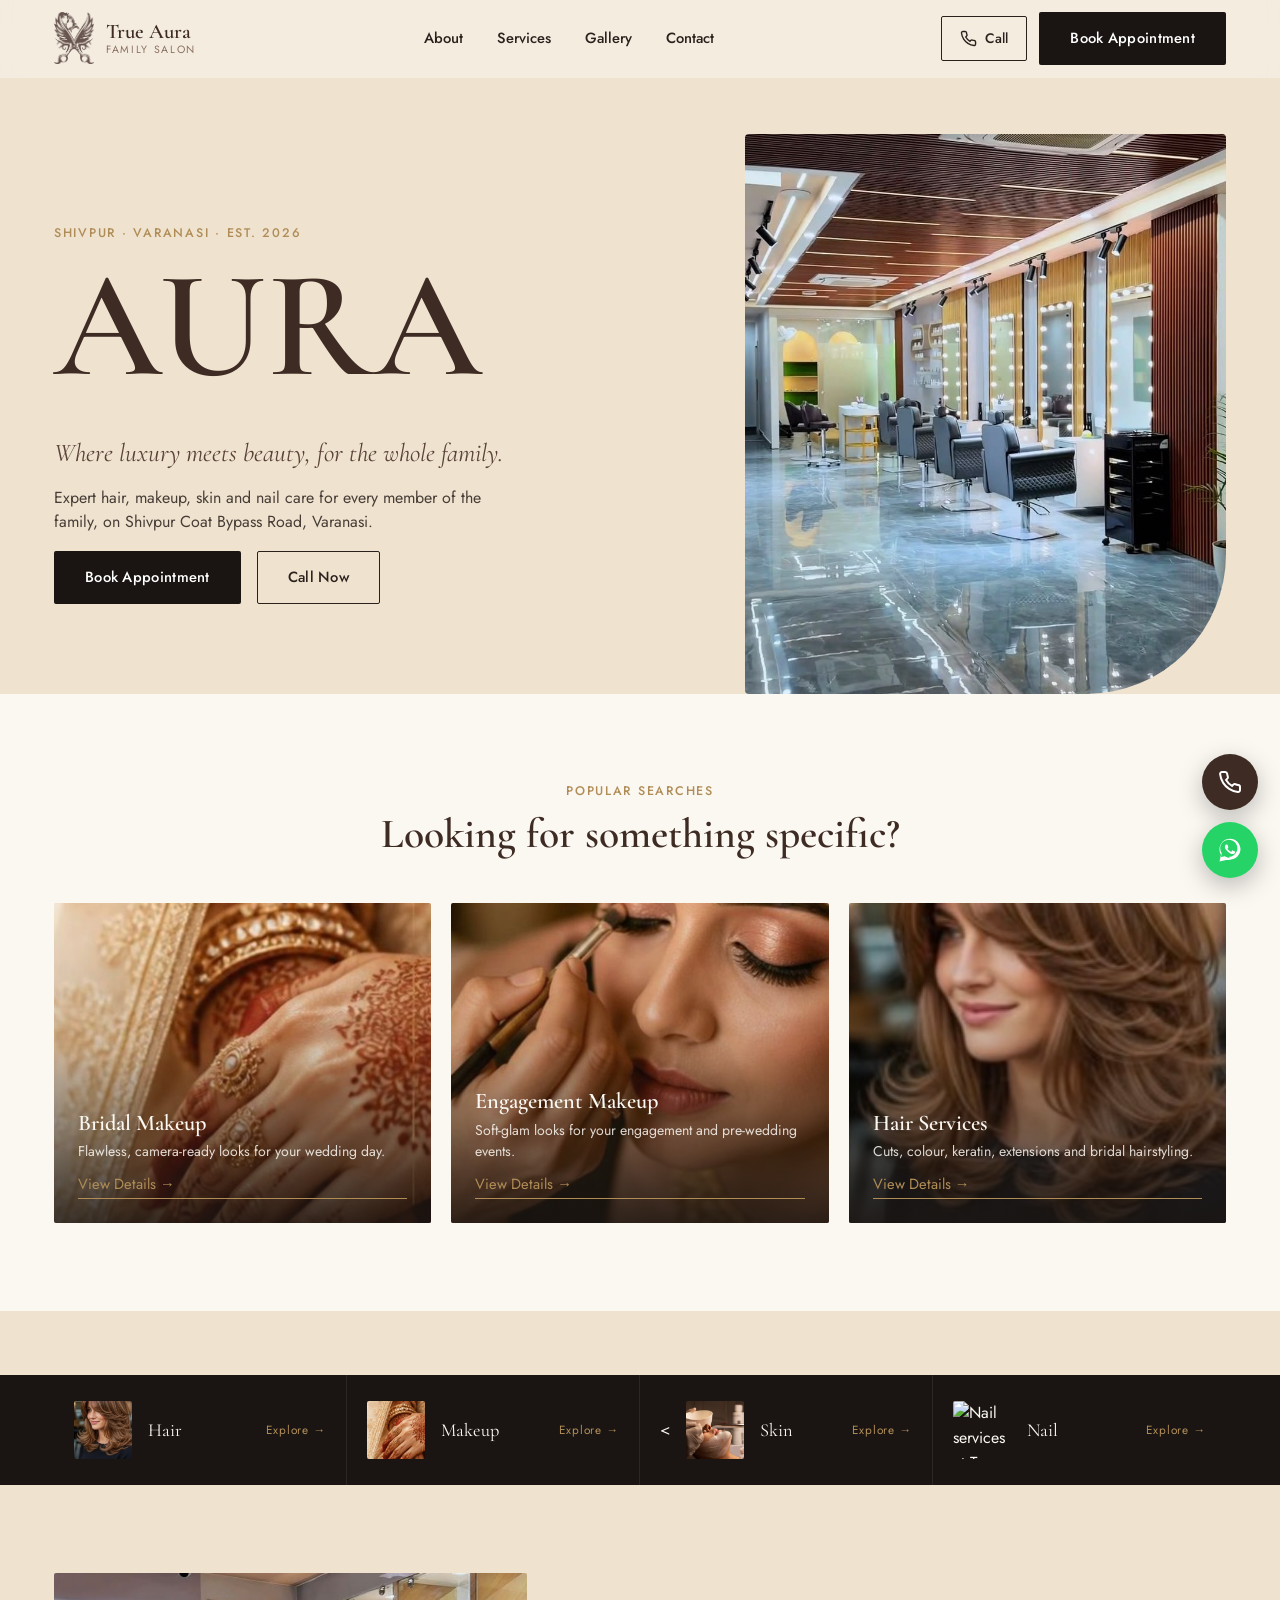
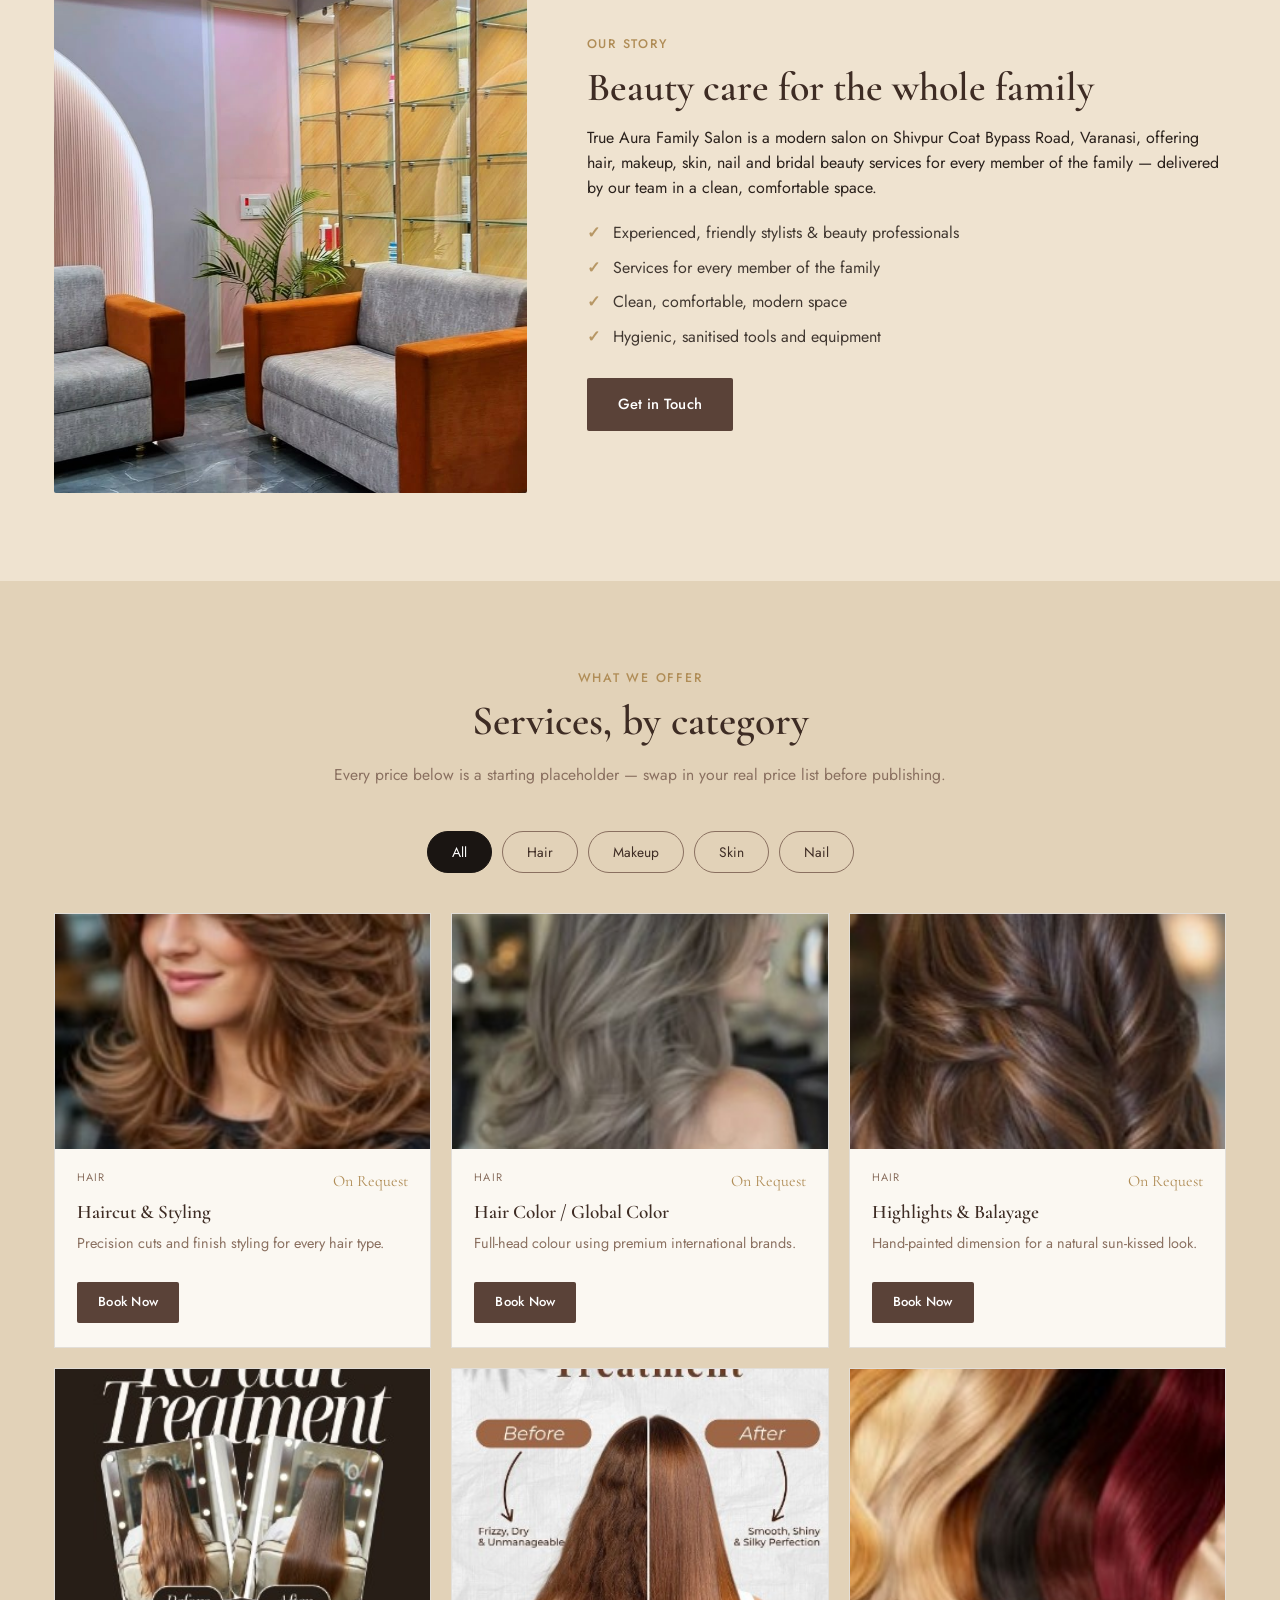
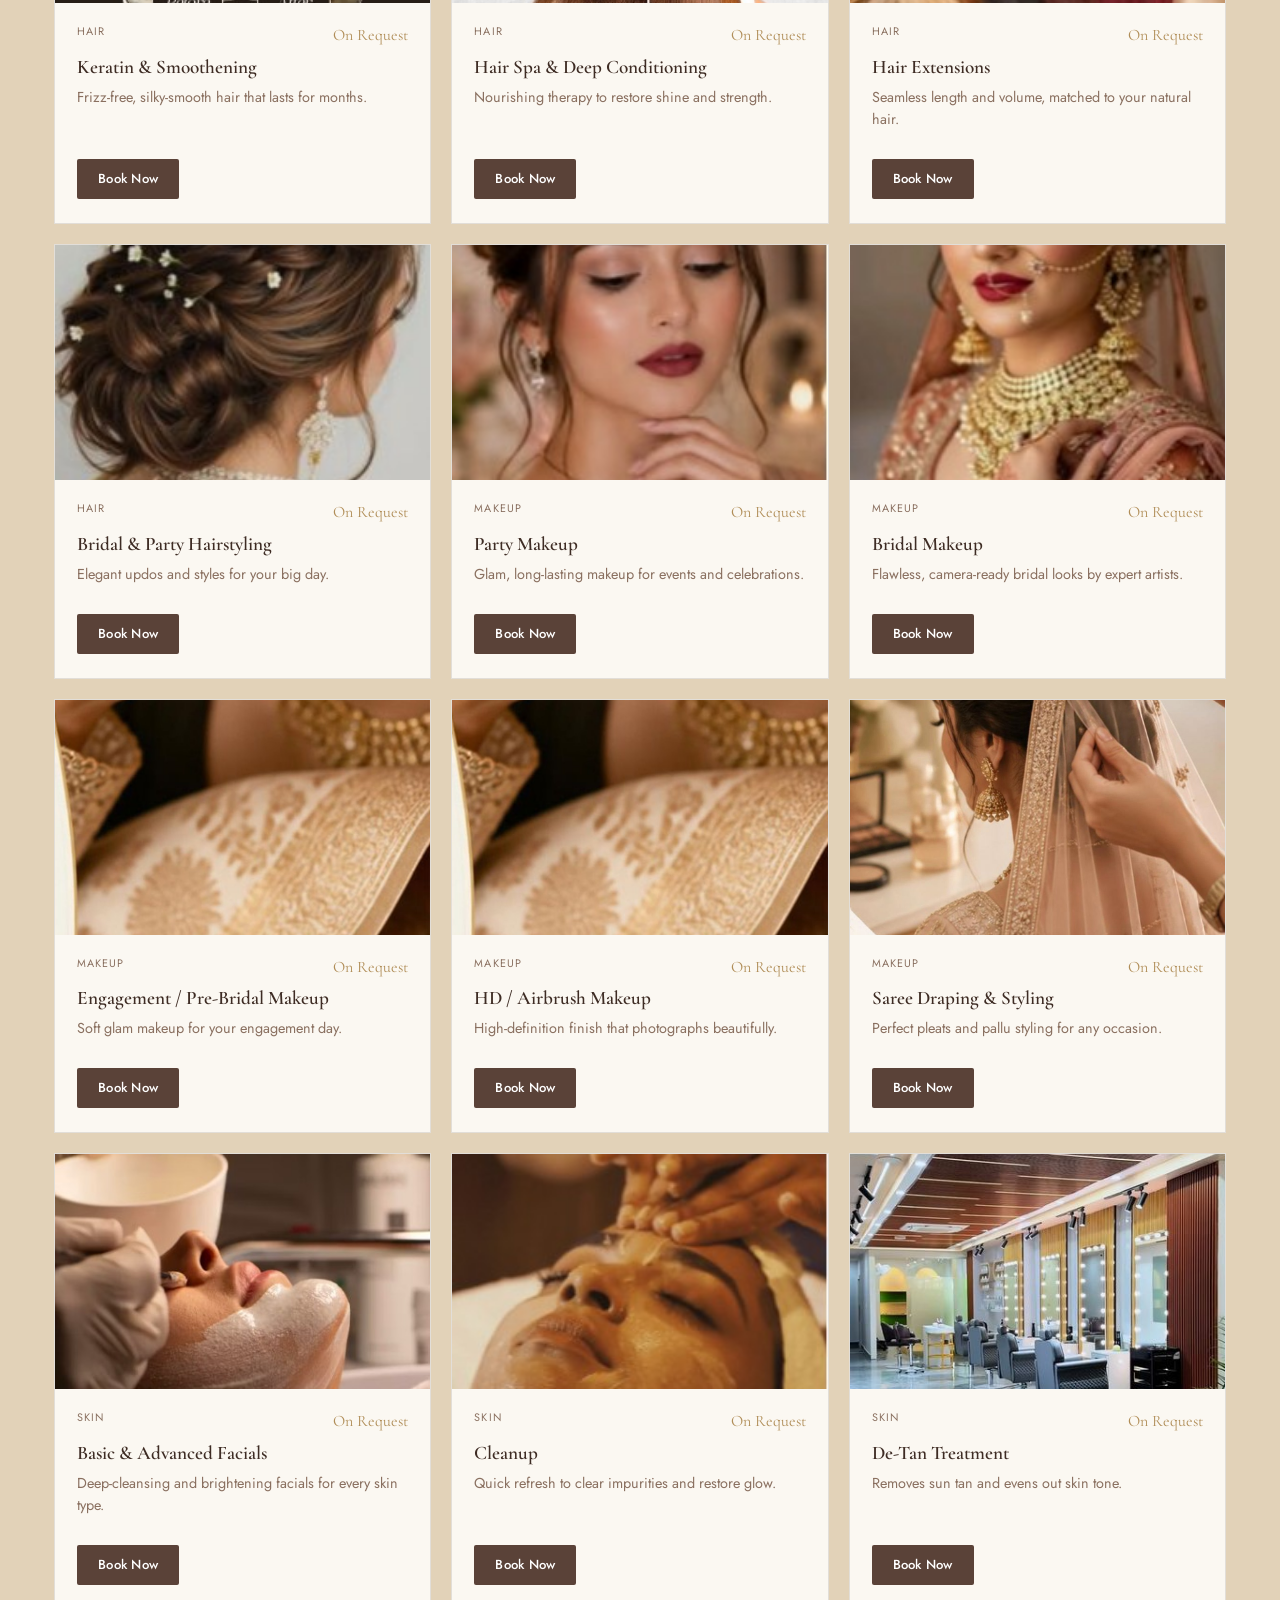
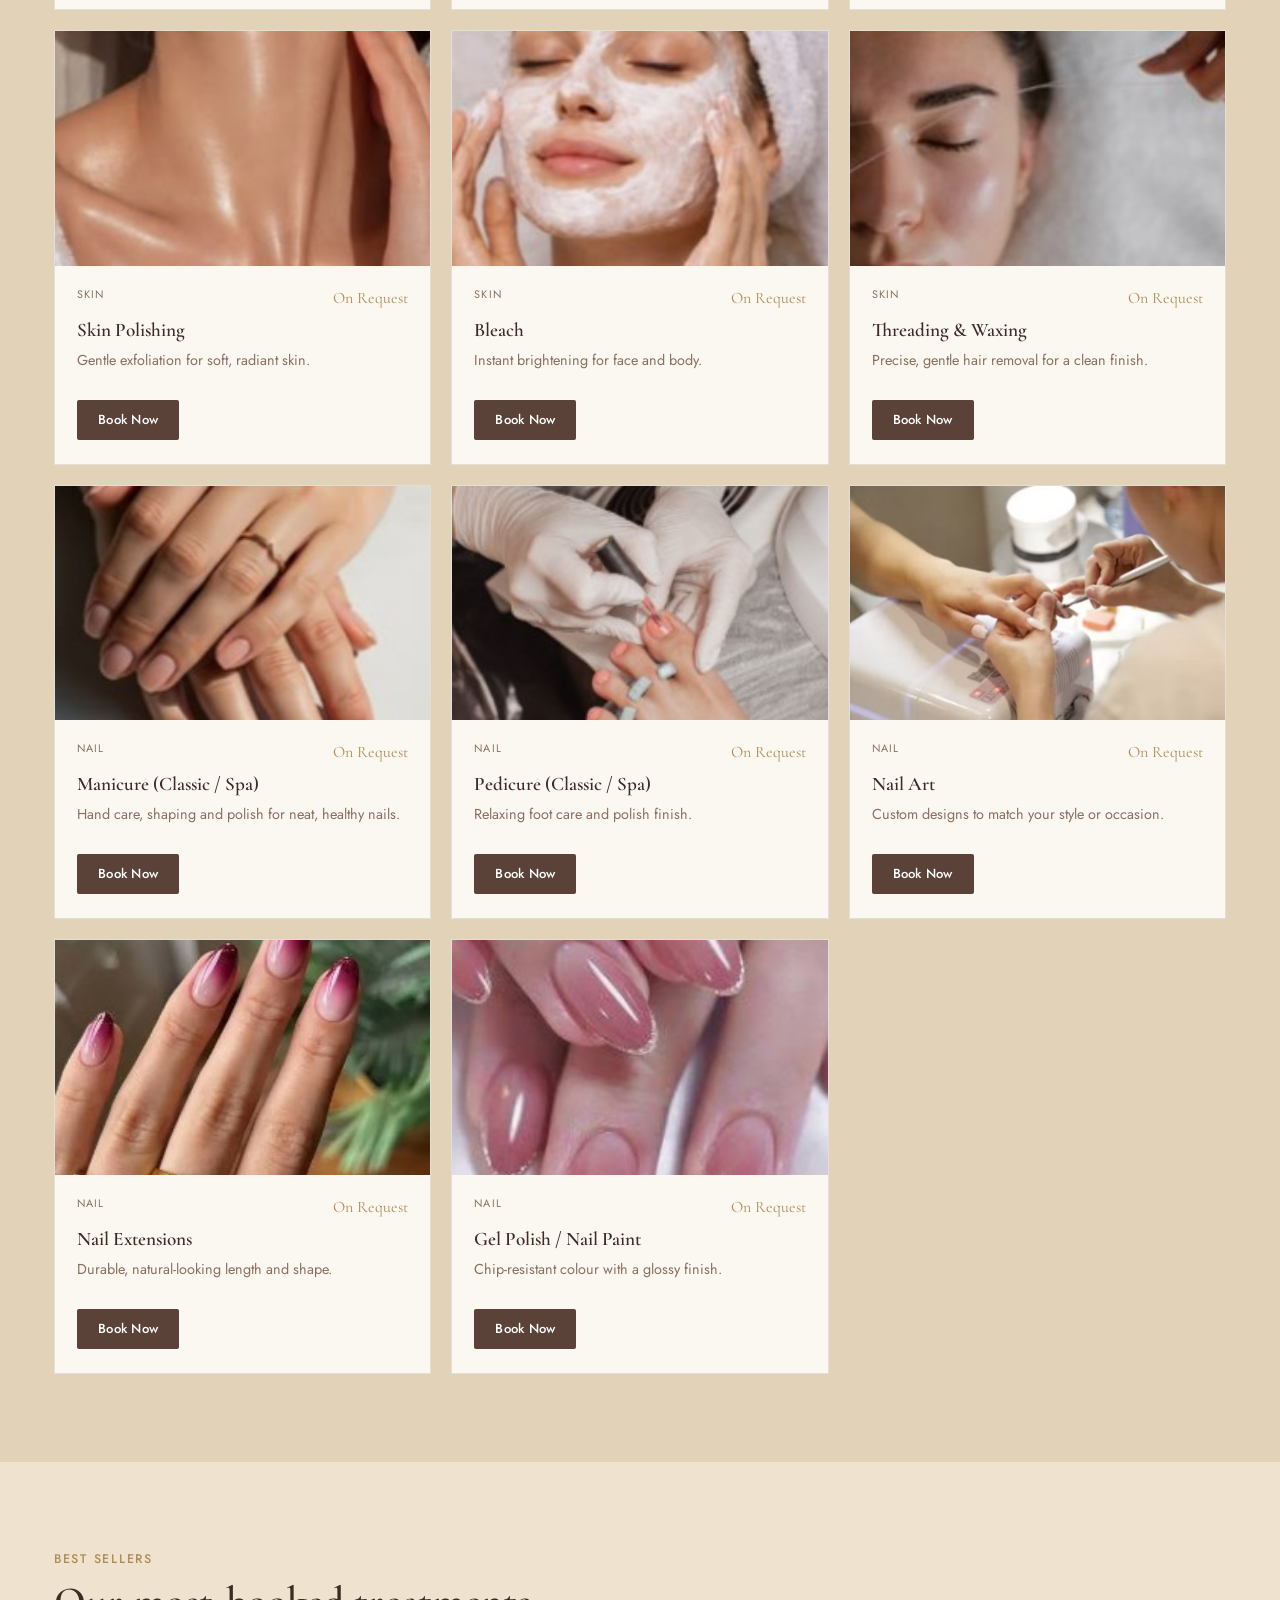
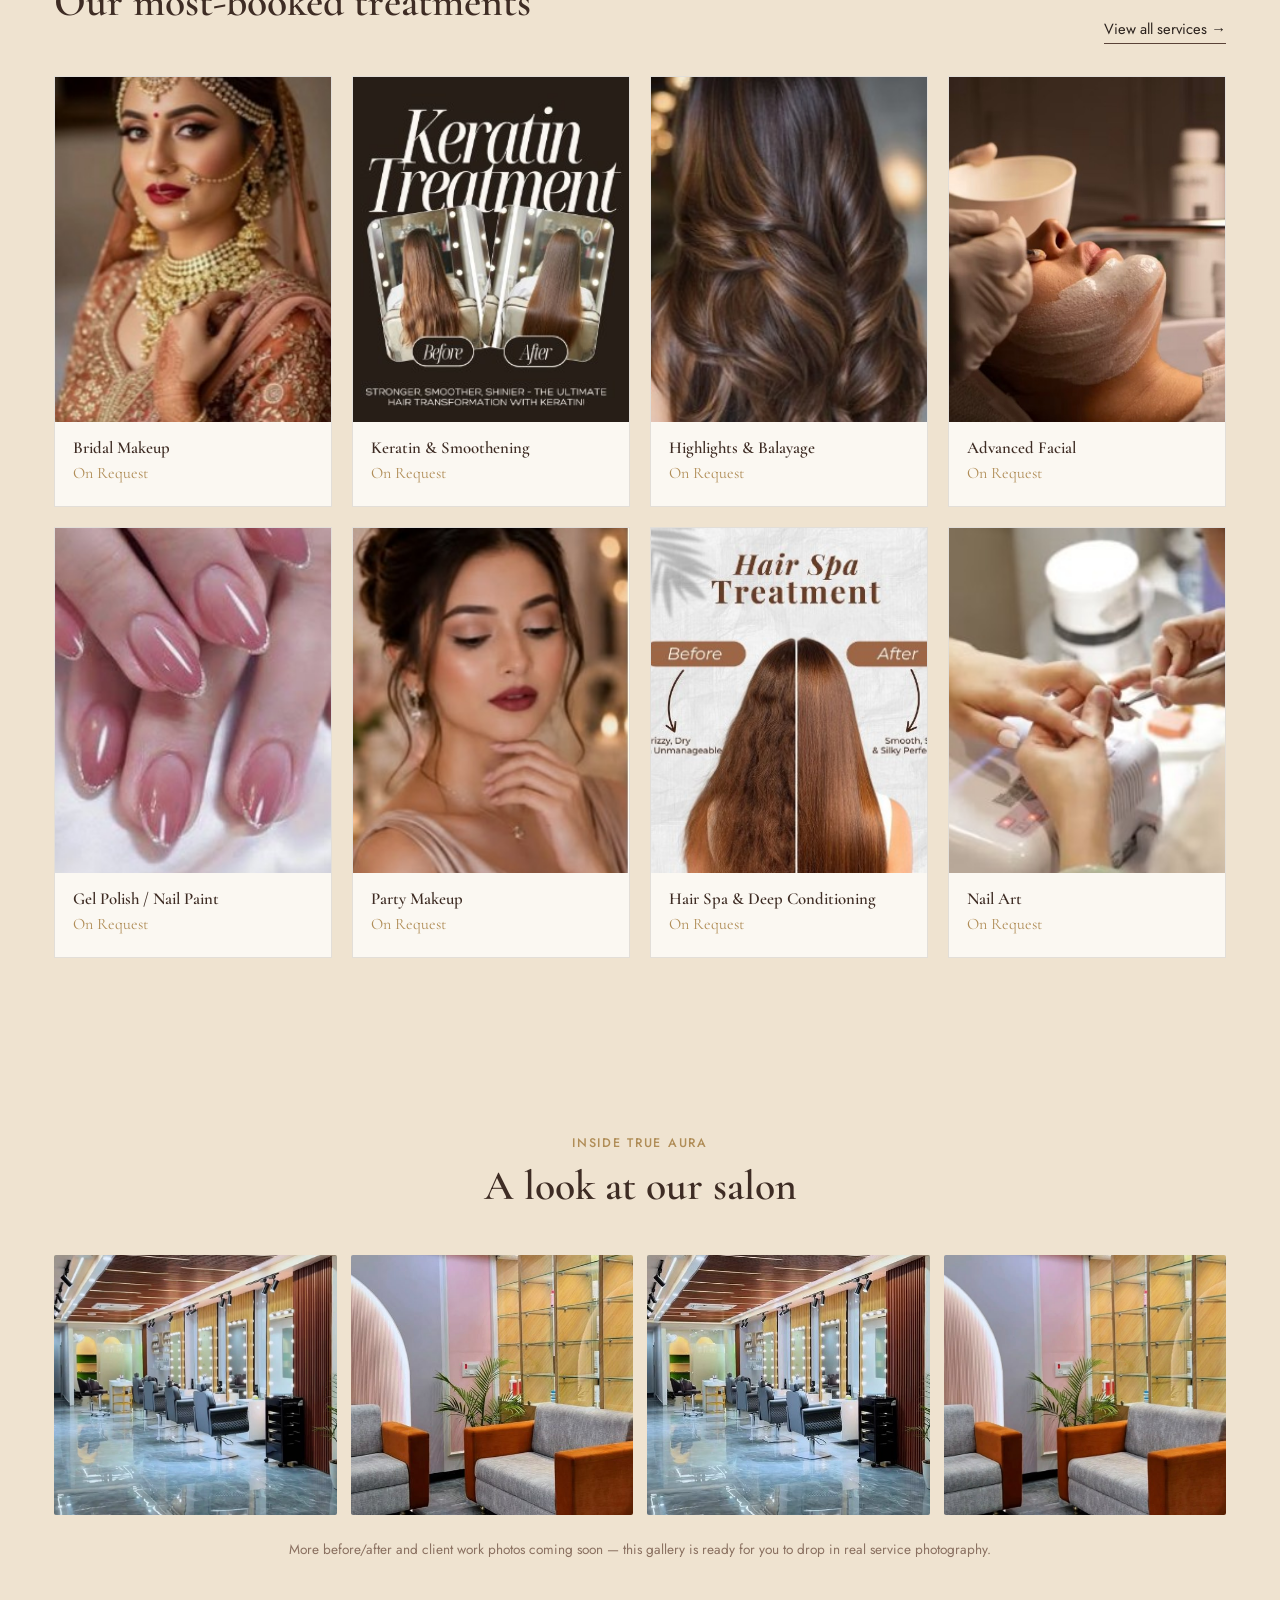
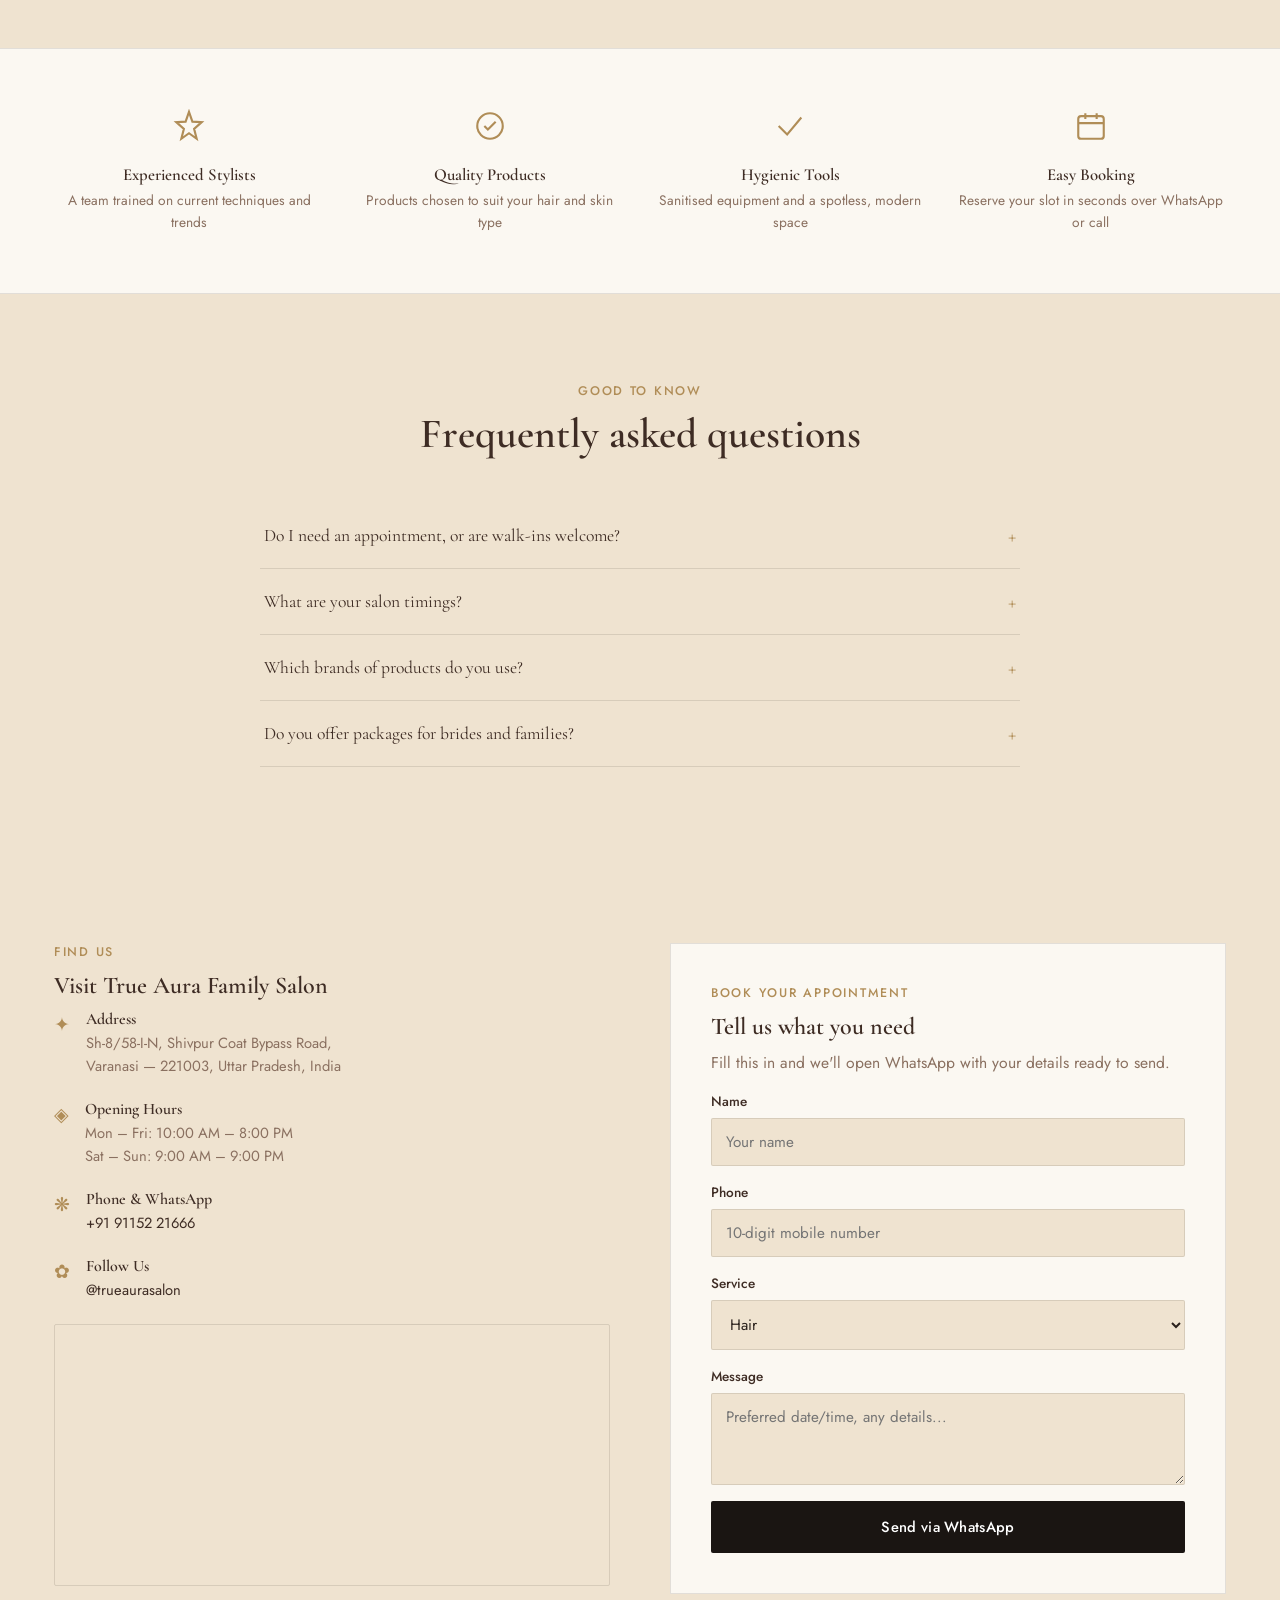
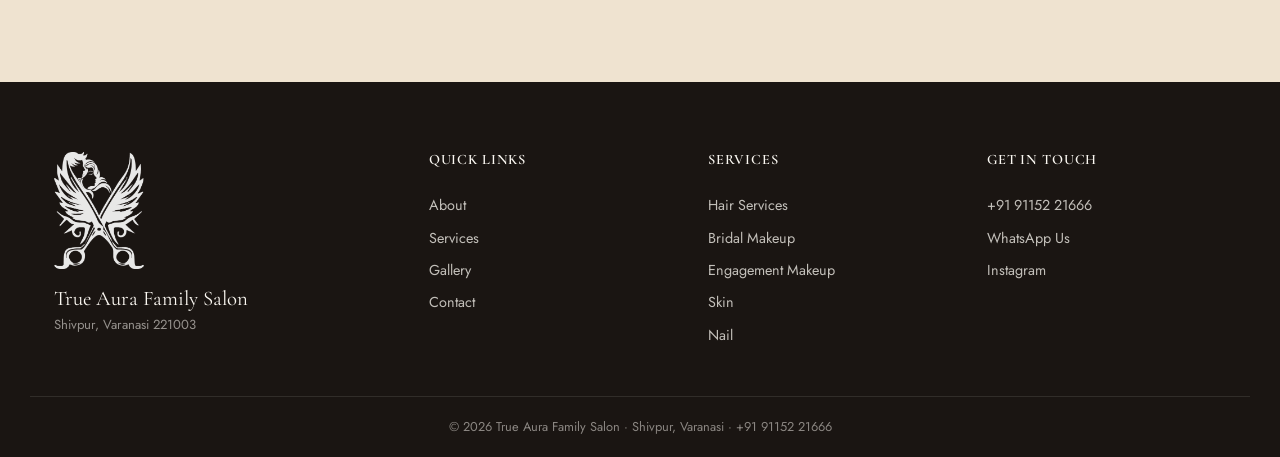
==== commit 70db5f25: "index.html" ====
--- a/index.html
+++ b/index.html
@@ -208,7 +208,7 @@
   <section class="category-strip" aria-label="Service categories">
     <div class="container category-grid">
       <a href="#services" class="category-item" data-filter="hair">
-        <img src="assets/images/thumb-hair.jpg" alt="Hair services at True Aura Family Salon" width="120" height="120" loading="lazy">
+        <img src="assets/images/treatment-haircut-styling.jpg" alt="Hair services at True Aura Family Salon" width="120" height="120" loading="lazy">
         <span class="category-label">Hair</span>
         <span class="category-go">Explore →</span>
       </a>
@@ -218,12 +218,12 @@
         <span class="category-go">Explore →</span>
       </a>
       <a href="#services" class="category-item" data-filter="skin">
-        <img src="assets/images/thumb-skin.jpg" alt="Skin &amp; facial services at True Aura Family Salon" width="120" height="120" loading="lazy">
+        <<img src="assets/images/treatment-advanced-facial.jpg" alt="Skin &amp; facial services at True Aura Family Salon" width="120" height="120" loading="lazy">
         <span class="category-label">Skin</span>
         <span class="category-go">Explore →</span>
       </a>
       <a href="#services" class="category-item" data-filter="nail">
-        <img src="assets/images/thumb-nail.jpg" alt="Nail services at True Aura Family Salon" width="120" height="120" loading="lazy">
+        <img src="asset<img src="assets/images/treatment-gel-polish.jpg" alt="Nail services at True Aura Family Salon" width="120" height="120" loading="lazy">
         <span class="category-label">Nail</span>
         <span class="category-go">Explore →</span>
       </a>
--- a/style.css
+++ b/style.css
@@ -4,8 +4,8 @@
    ============================================ */
 
 :root {
-  --cream: #F6F0E6;
-  --cream-dark: #ECE2D0;
+  --cream: #EFE3D0;
+ --cream-dark: #E2D2B8;
   --paper: #FBF8F2;
   --mocha: #5A4238;
   --mocha-dark: #3E2C24;
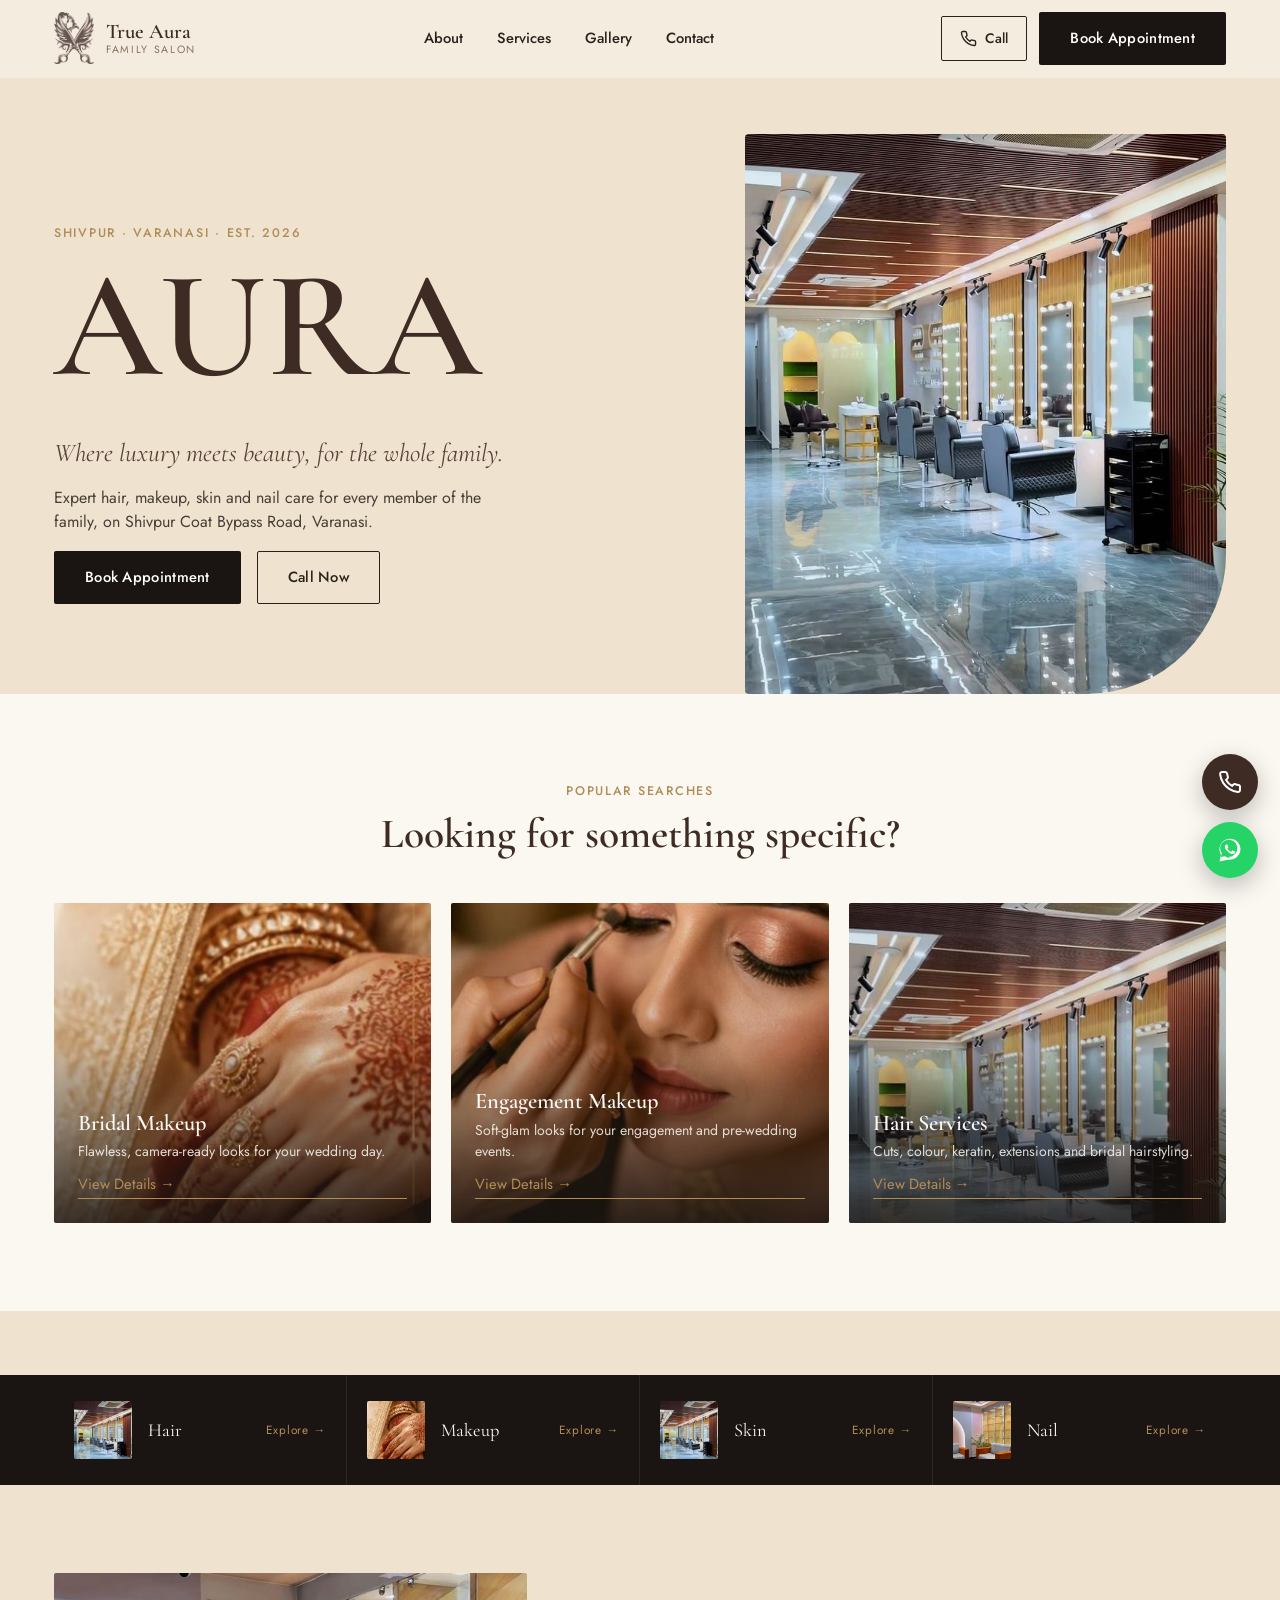
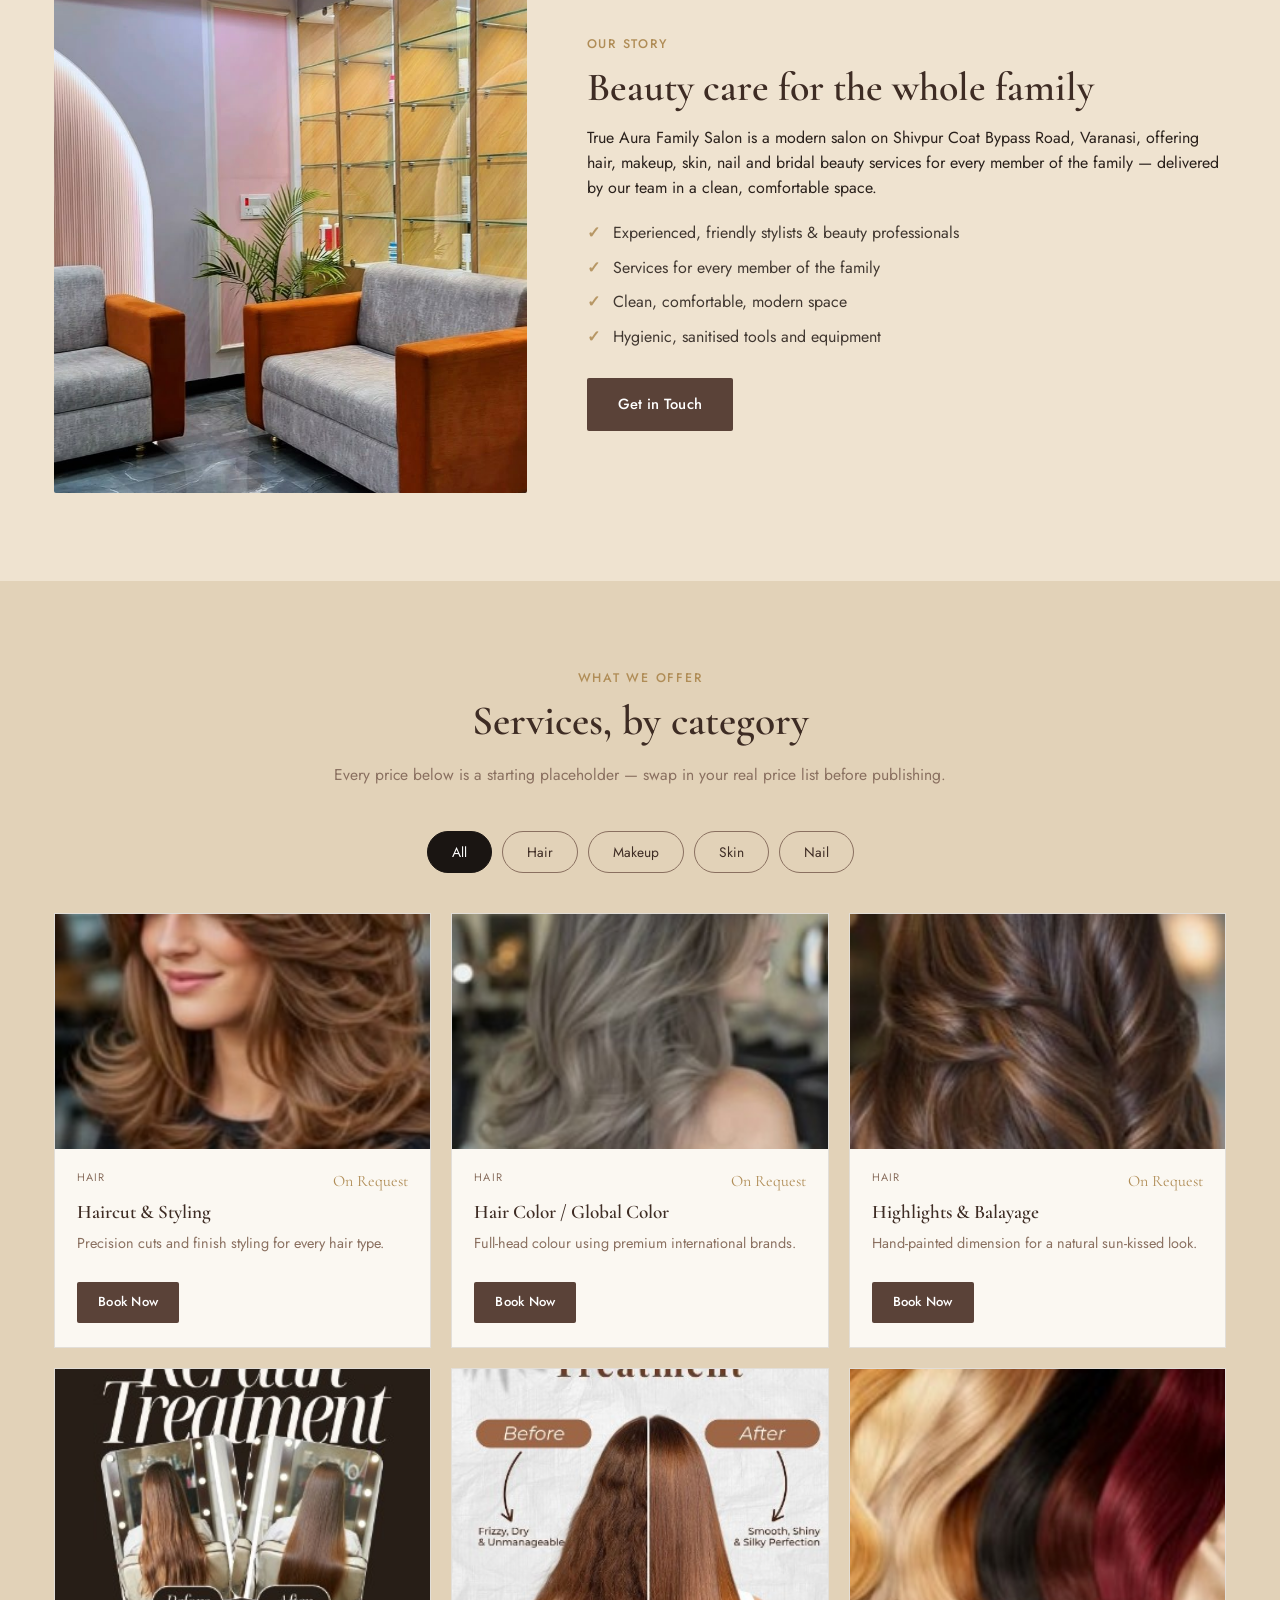
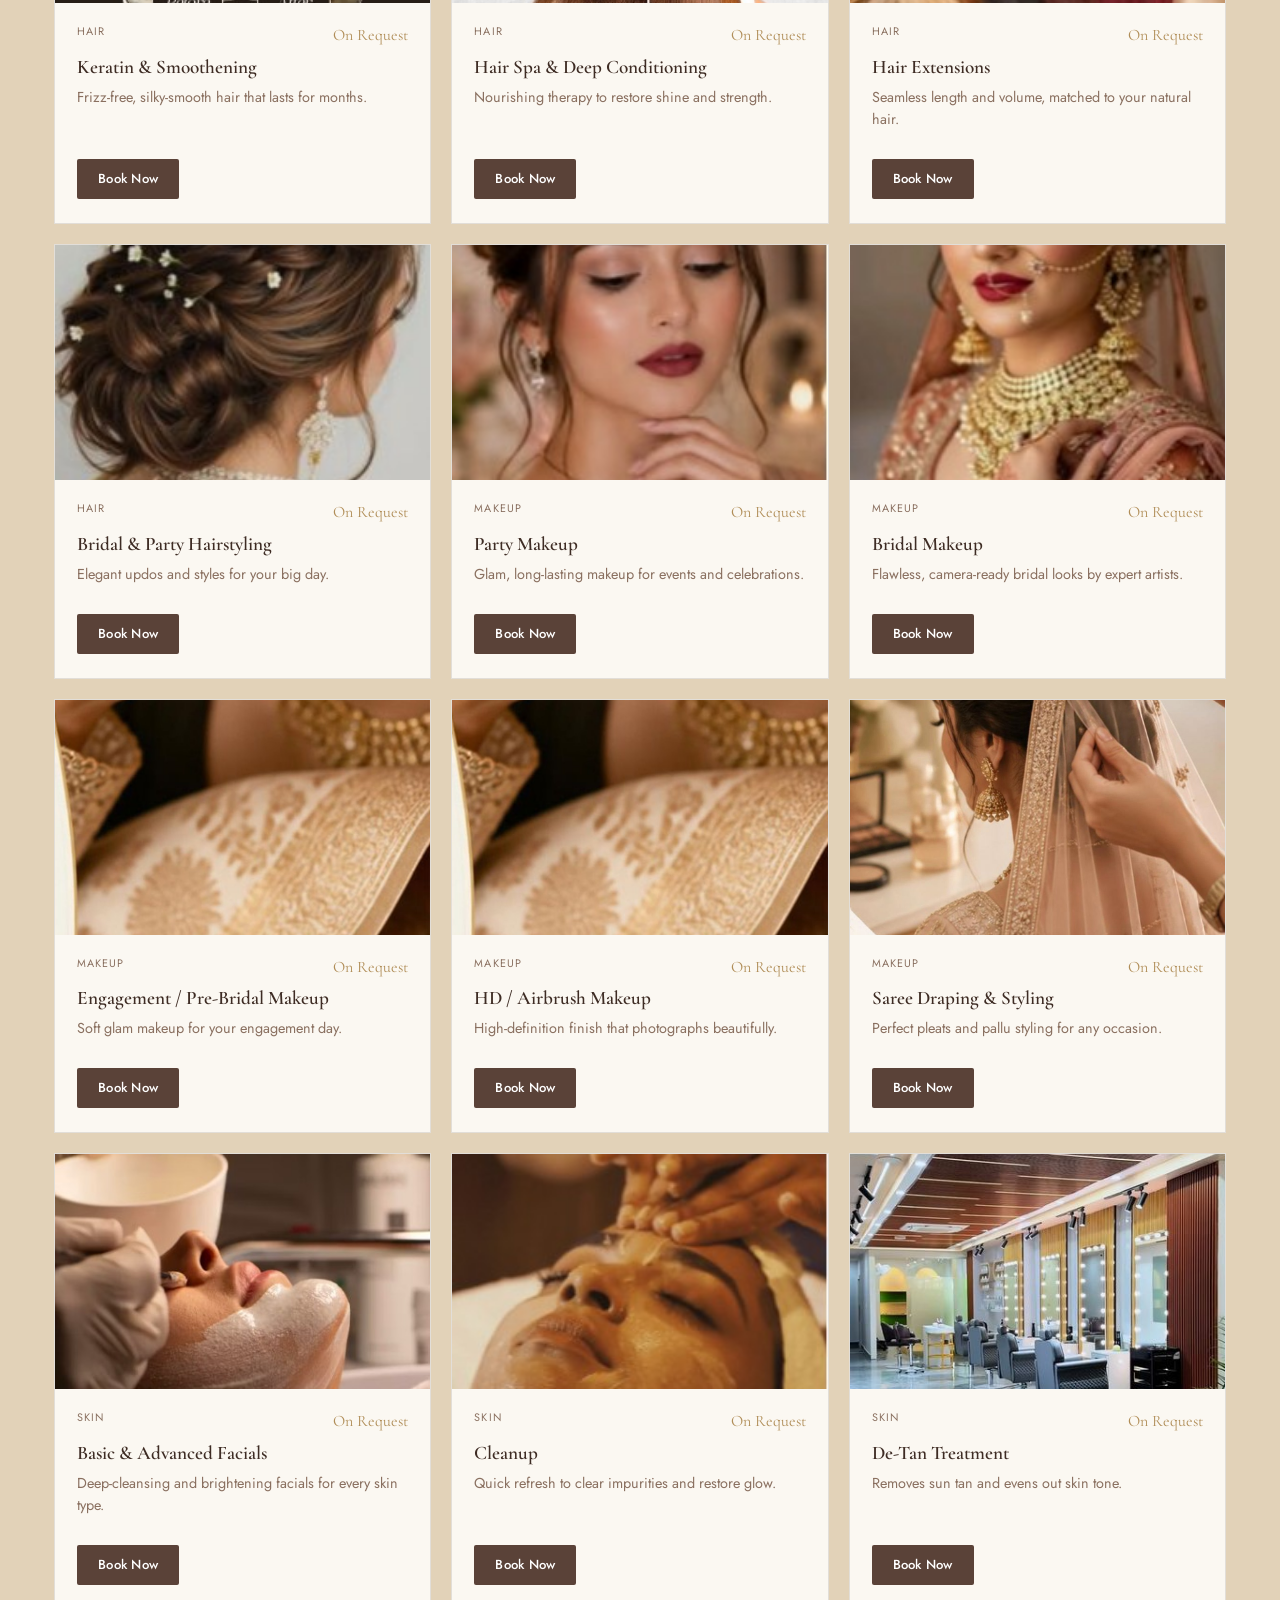
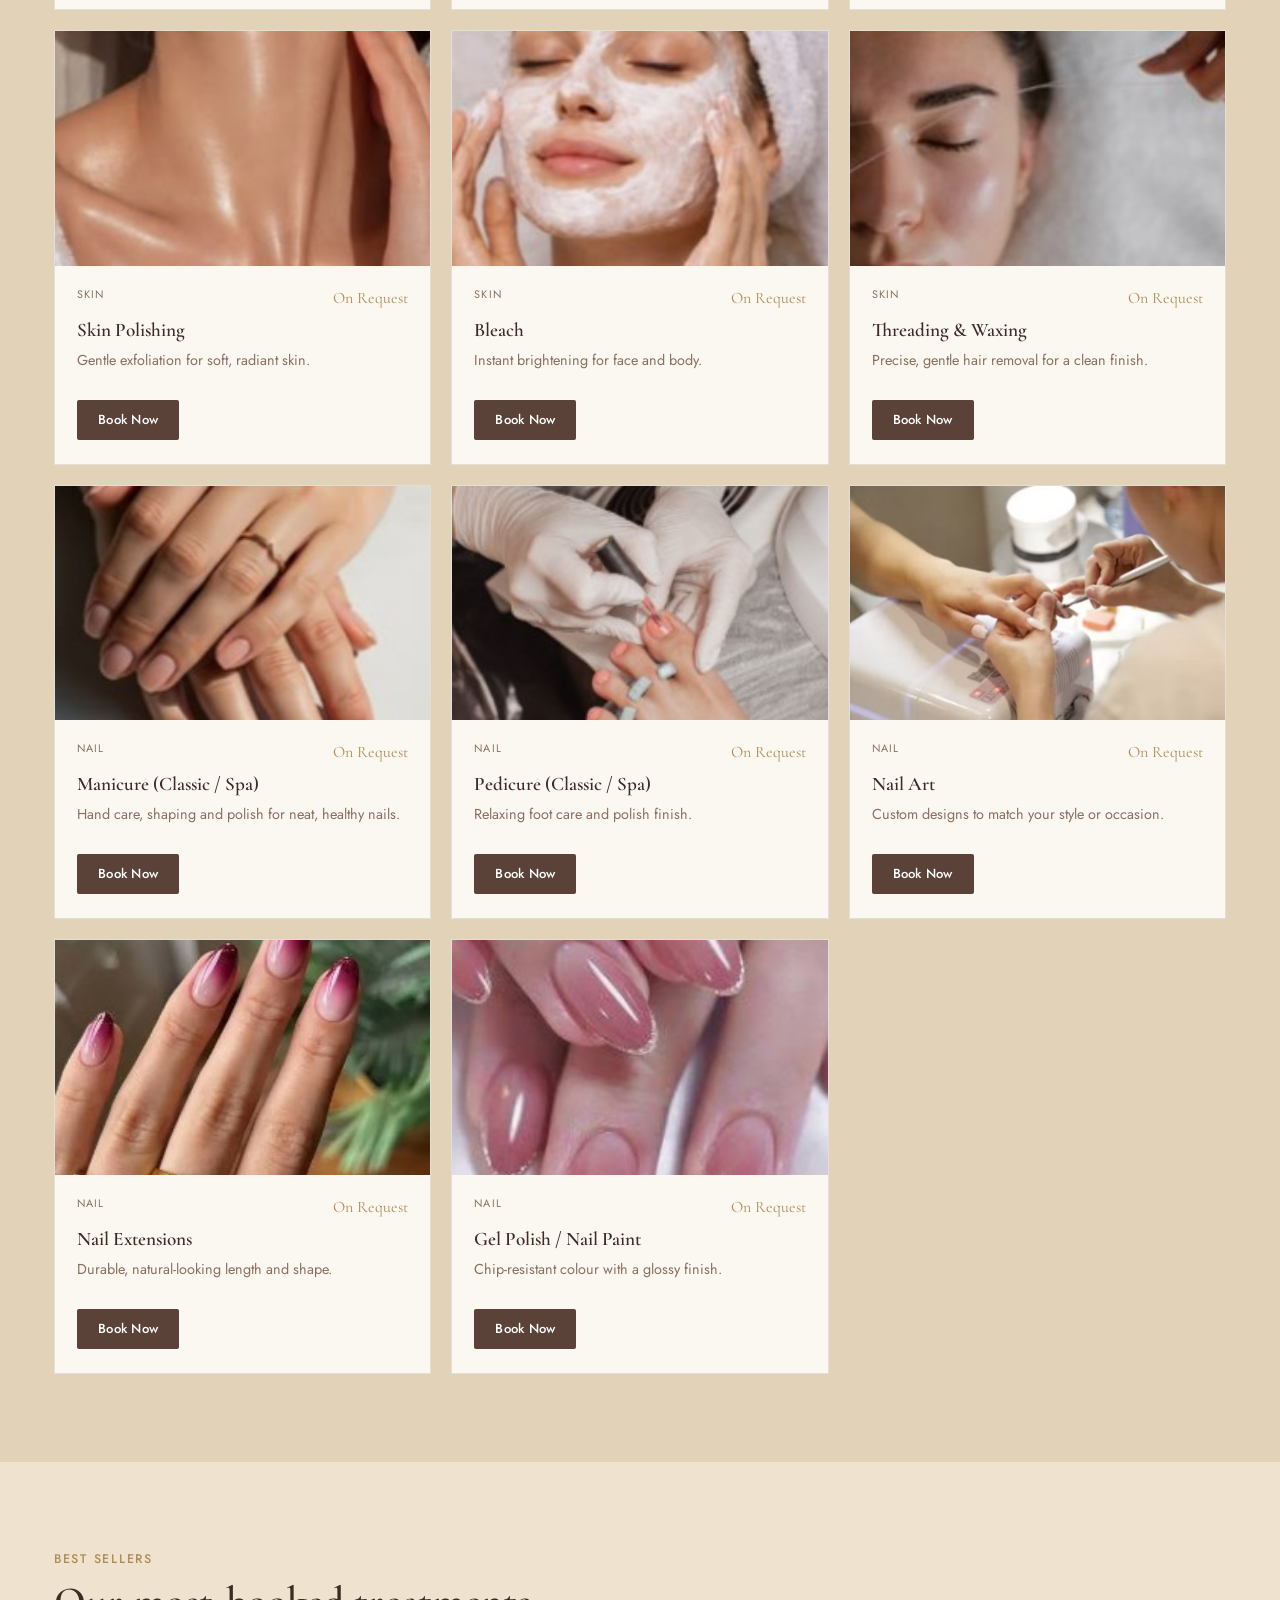
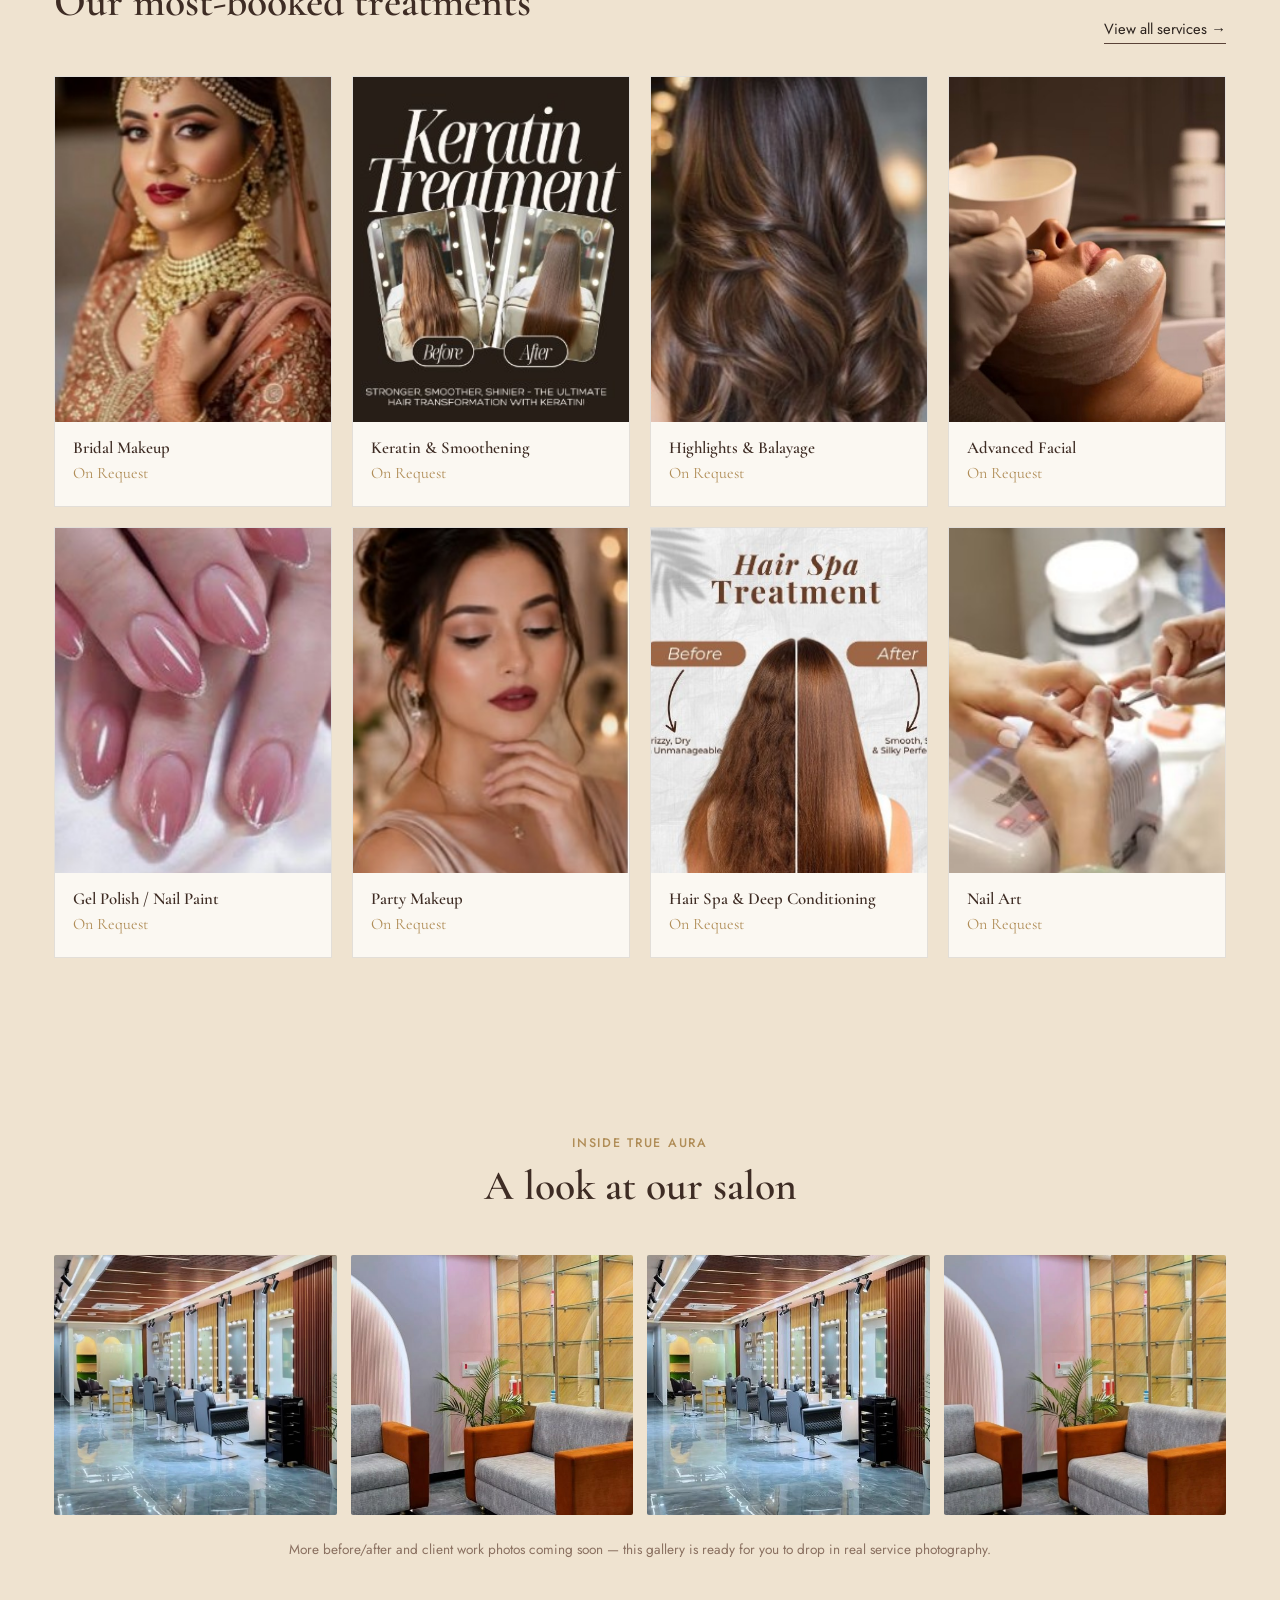
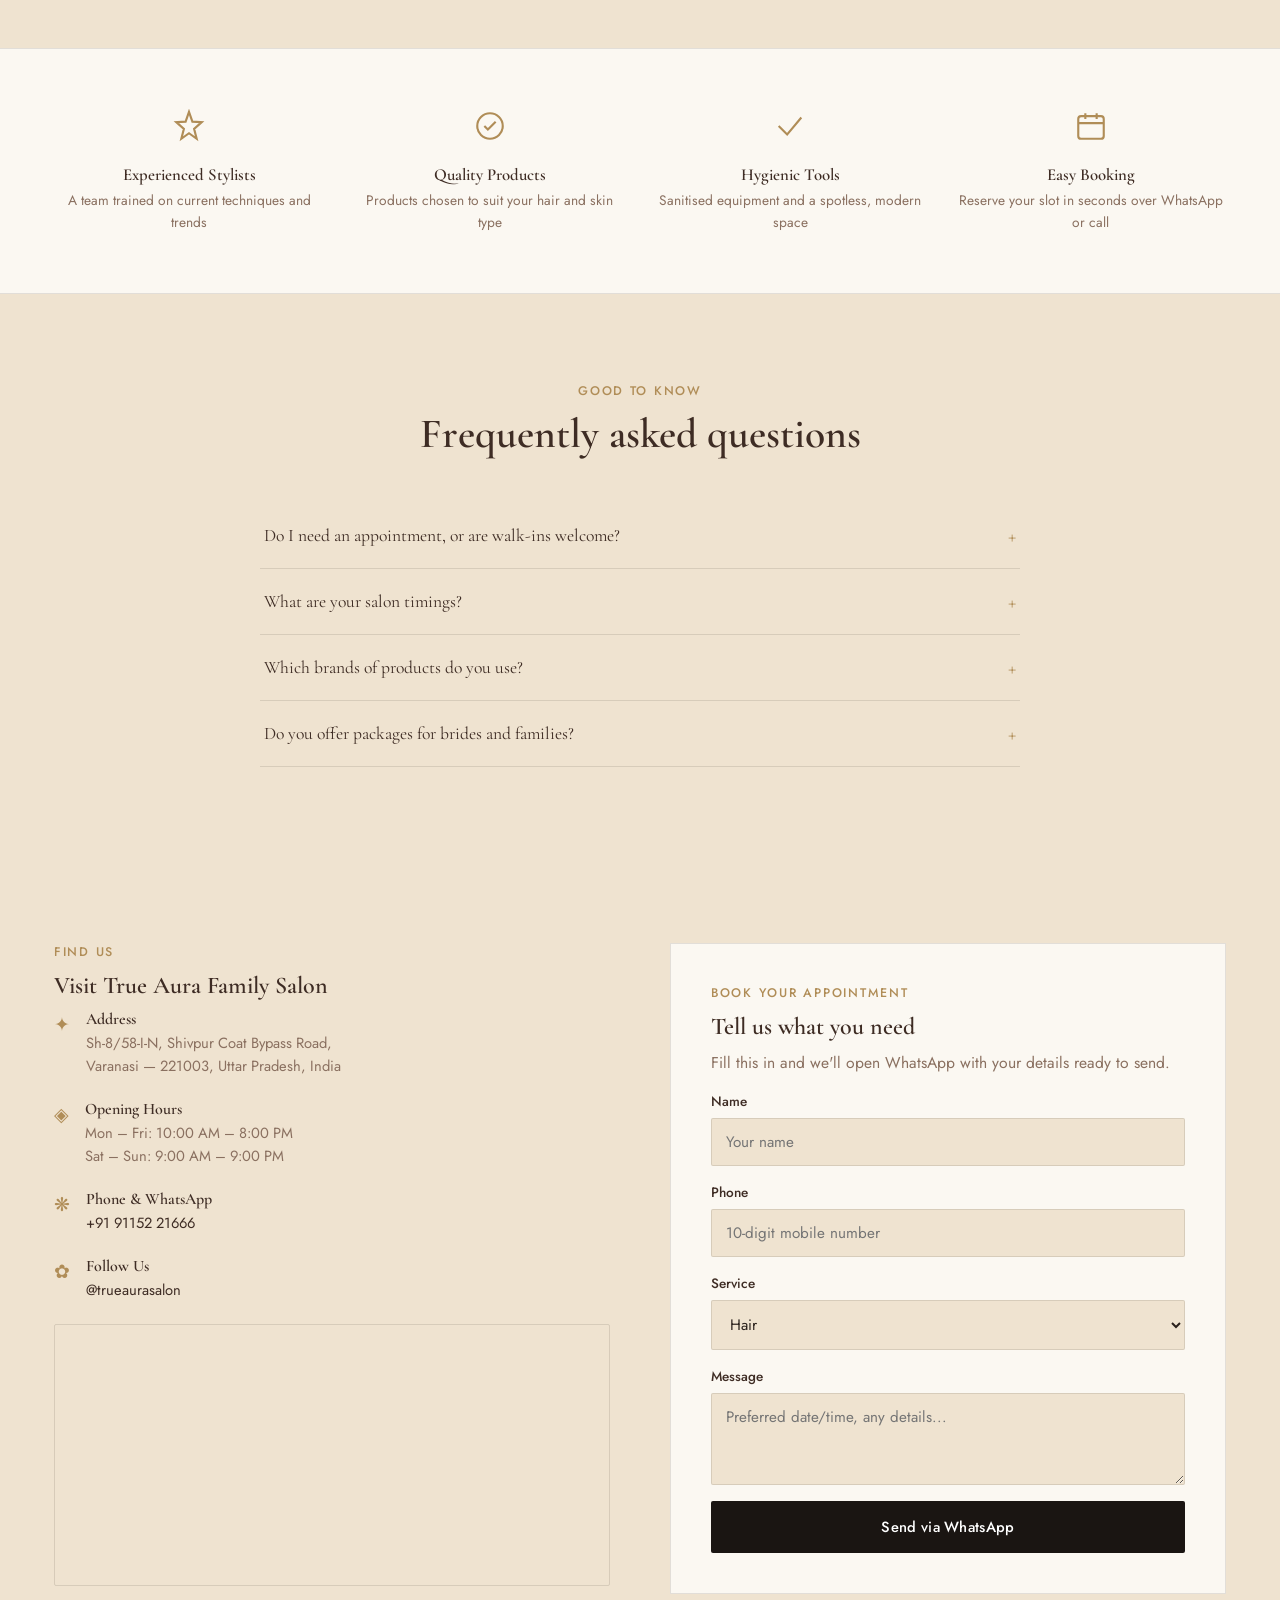
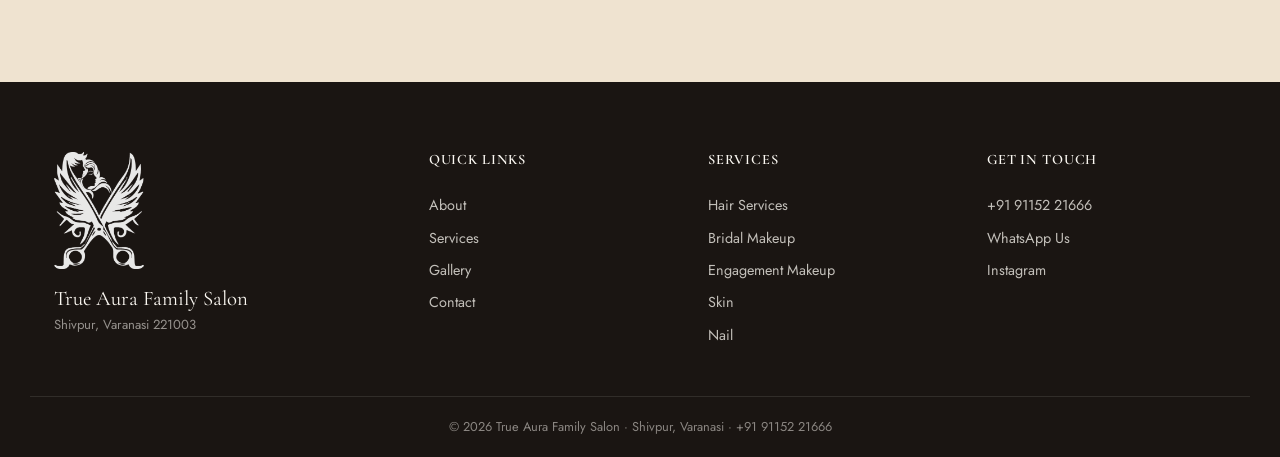
==== commit 50bce13a: "Add files via upload" ====
--- a/index.html
+++ b/index.html
@@ -193,7 +193,7 @@
           </div>
         </a>
         <a href="hair-services.html" class="spotlight-card">
-          <img src="assets/images/treatment-haircut-styling.jpg" alt="Hair services at True Aura Family Salon, Varanasi" loading="lazy">
+          <img src="assets/images/thumb-hair.jpg" alt="Hair services at True Aura Family Salon, Varanasi" loading="lazy">
           <div class="spotlight-card-overlay">
             <h3>Hair Services</h3>
             <p>Cuts, colour, keratin, extensions and bridal hairstyling.</p>
@@ -208,7 +208,7 @@
   <section class="category-strip" aria-label="Service categories">
     <div class="container category-grid">
       <a href="#services" class="category-item" data-filter="hair">
-        <img src="assets/images/treatment-haircut-styling.jpg" alt="Hair services at True Aura Family Salon" width="120" height="120" loading="lazy">
+        <img src="assets/images/thumb-hair.jpg" alt="Hair services at True Aura Family Salon" width="120" height="120" loading="lazy">
         <span class="category-label">Hair</span>
         <span class="category-go">Explore →</span>
       </a>
@@ -218,12 +218,12 @@
         <span class="category-go">Explore →</span>
       </a>
       <a href="#services" class="category-item" data-filter="skin">
-        <<img src="assets/images/treatment-advanced-facial.jpg" alt="Skin &amp; facial services at True Aura Family Salon" width="120" height="120" loading="lazy">
+        <img src="assets/images/thumb-skin.jpg" alt="Skin &amp; facial services at True Aura Family Salon" width="120" height="120" loading="lazy">
         <span class="category-label">Skin</span>
         <span class="category-go">Explore →</span>
       </a>
       <a href="#services" class="category-item" data-filter="nail">
-        <img src="asset<img src="assets/images/treatment-gel-polish.jpg" alt="Nail services at True Aura Family Salon" width="120" height="120" loading="lazy">
+        <img src="assets/images/thumb-nail.jpg" alt="Nail services at True Aura Family Salon" width="120" height="120" loading="lazy">
         <span class="category-label">Nail</span>
         <span class="category-go">Explore →</span>
       </a>
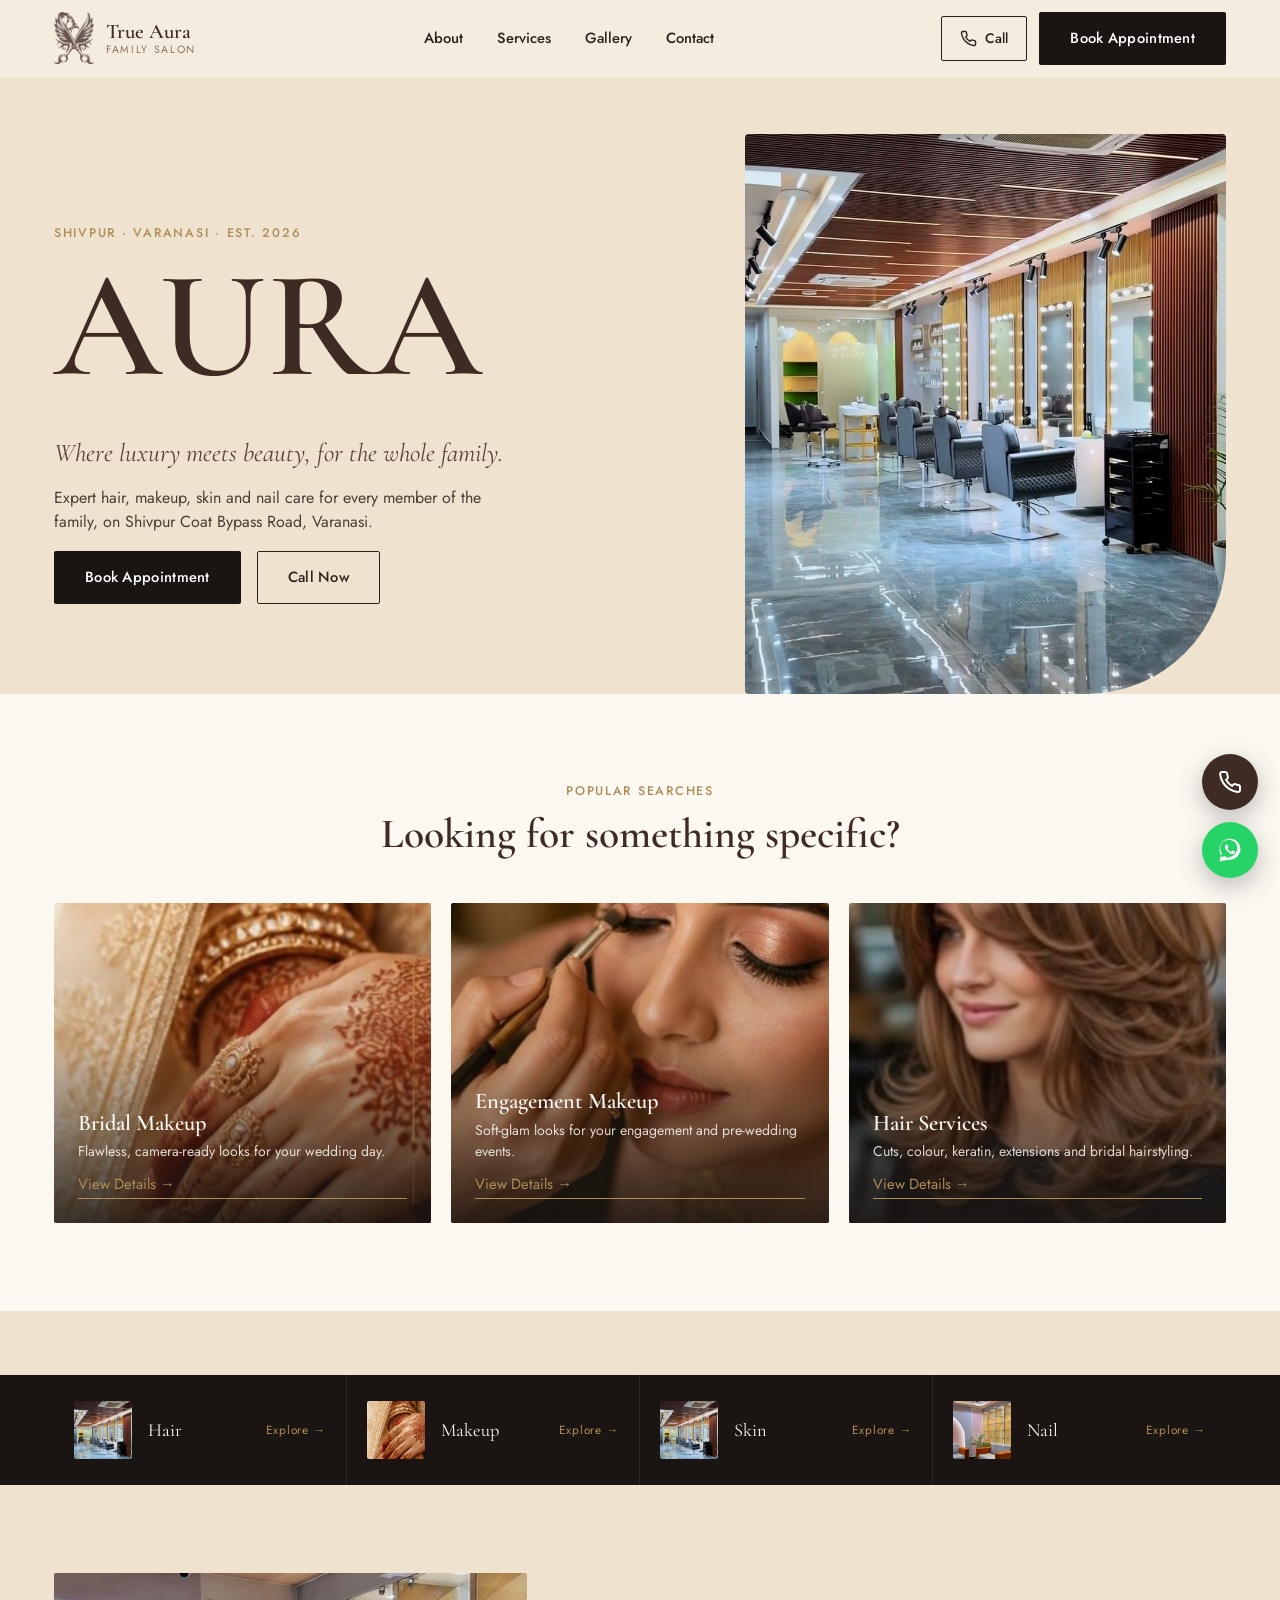
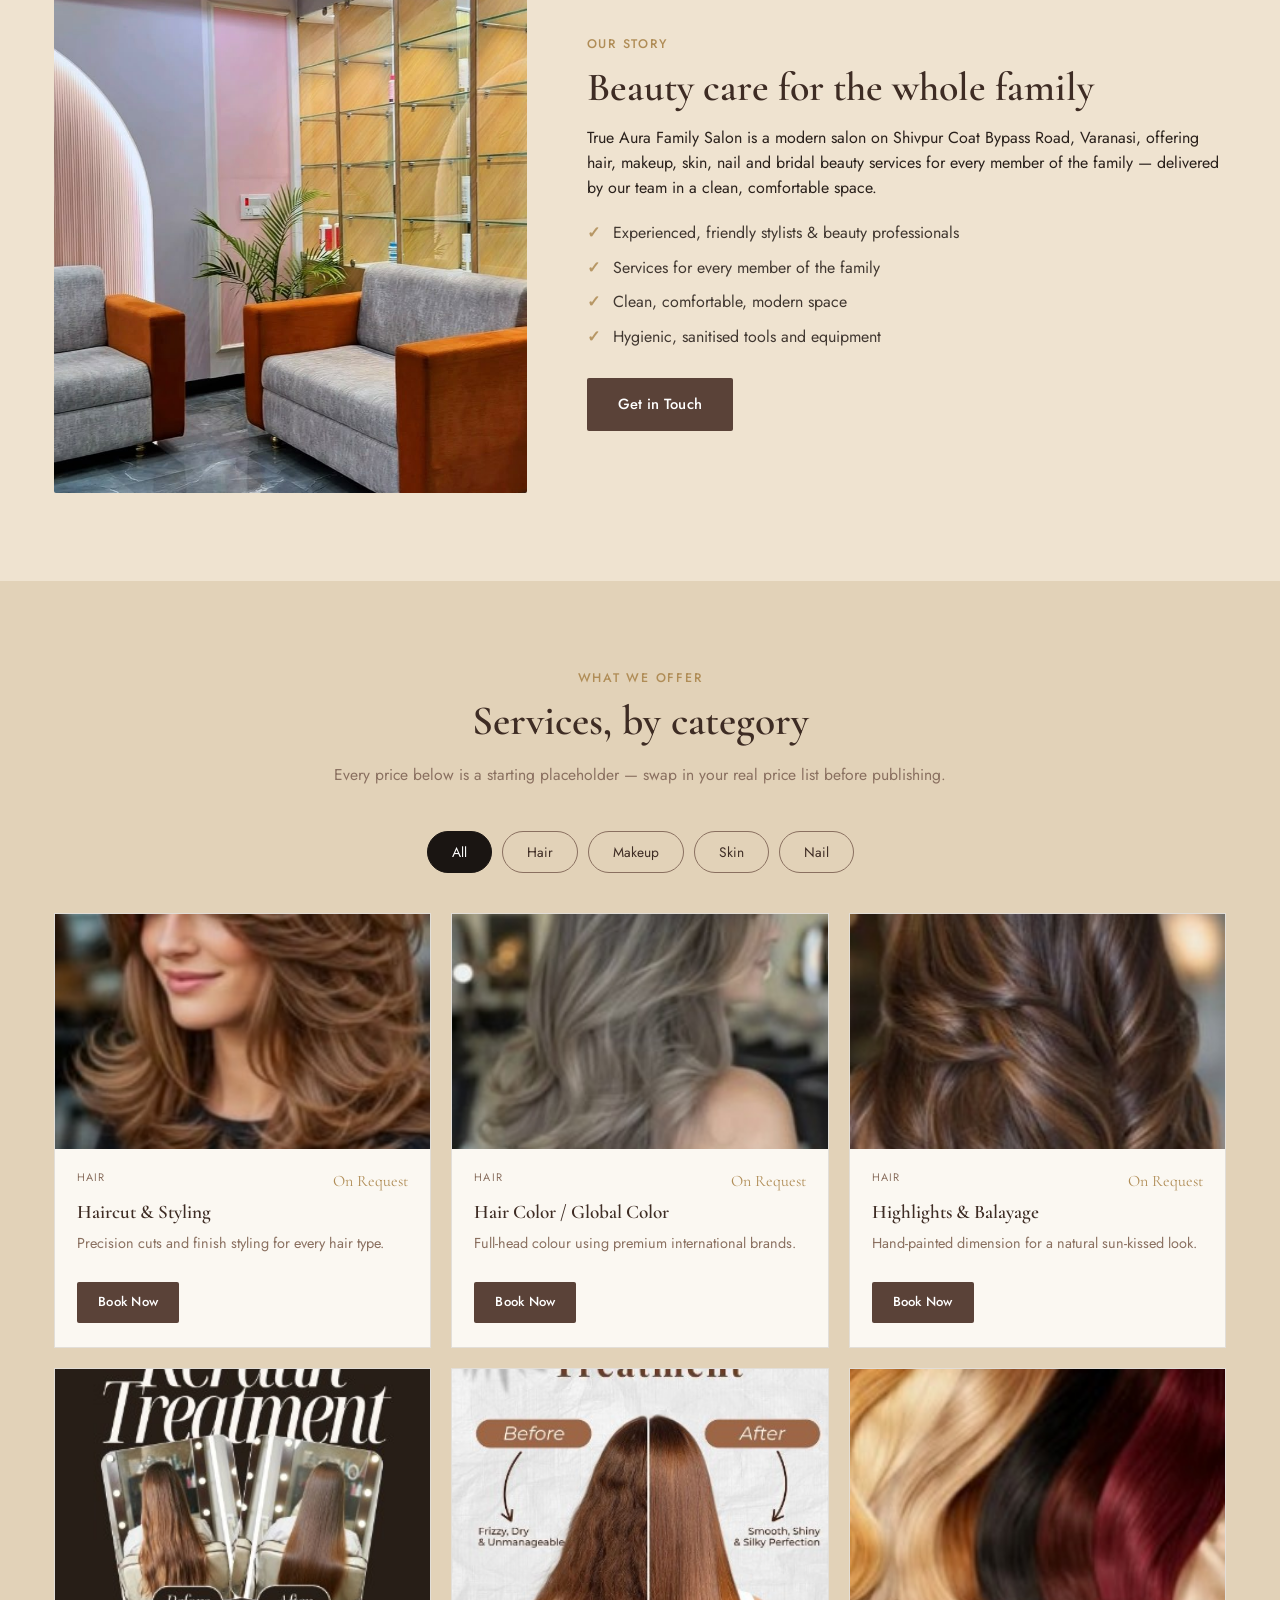
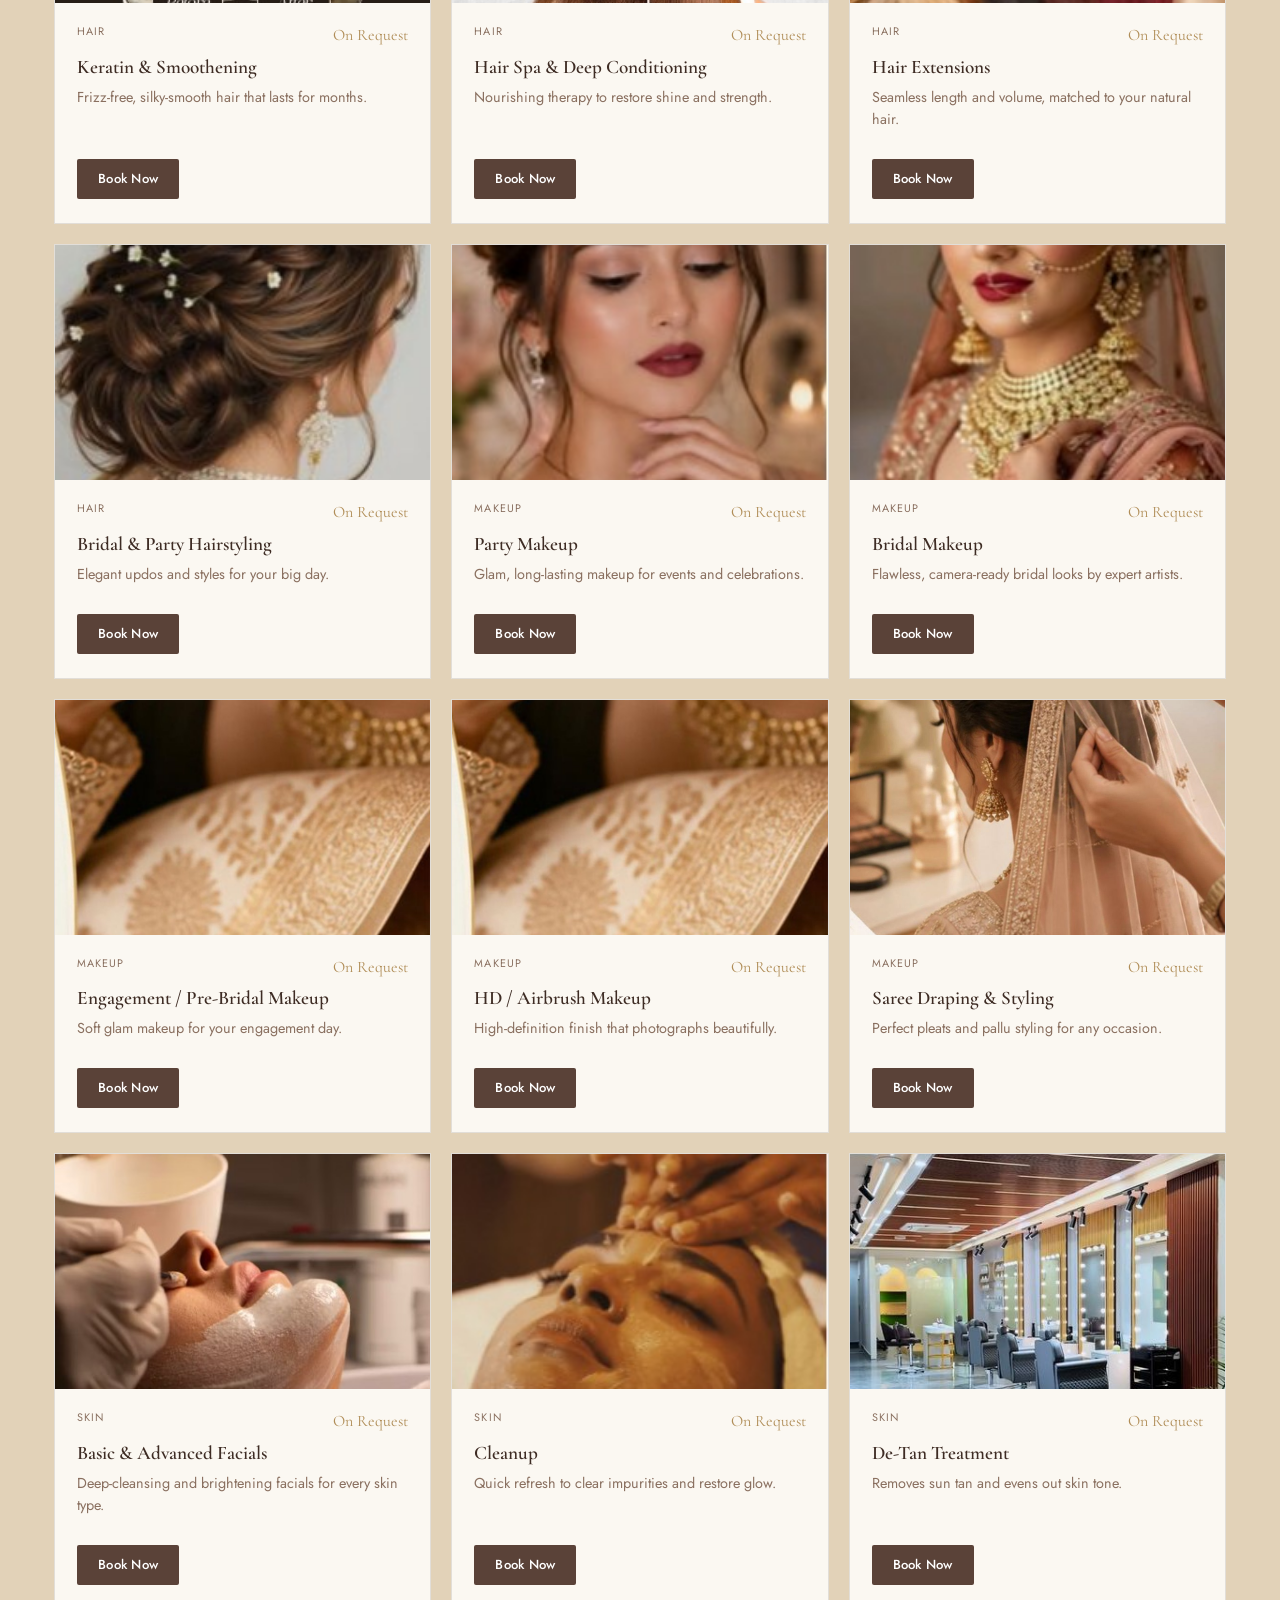
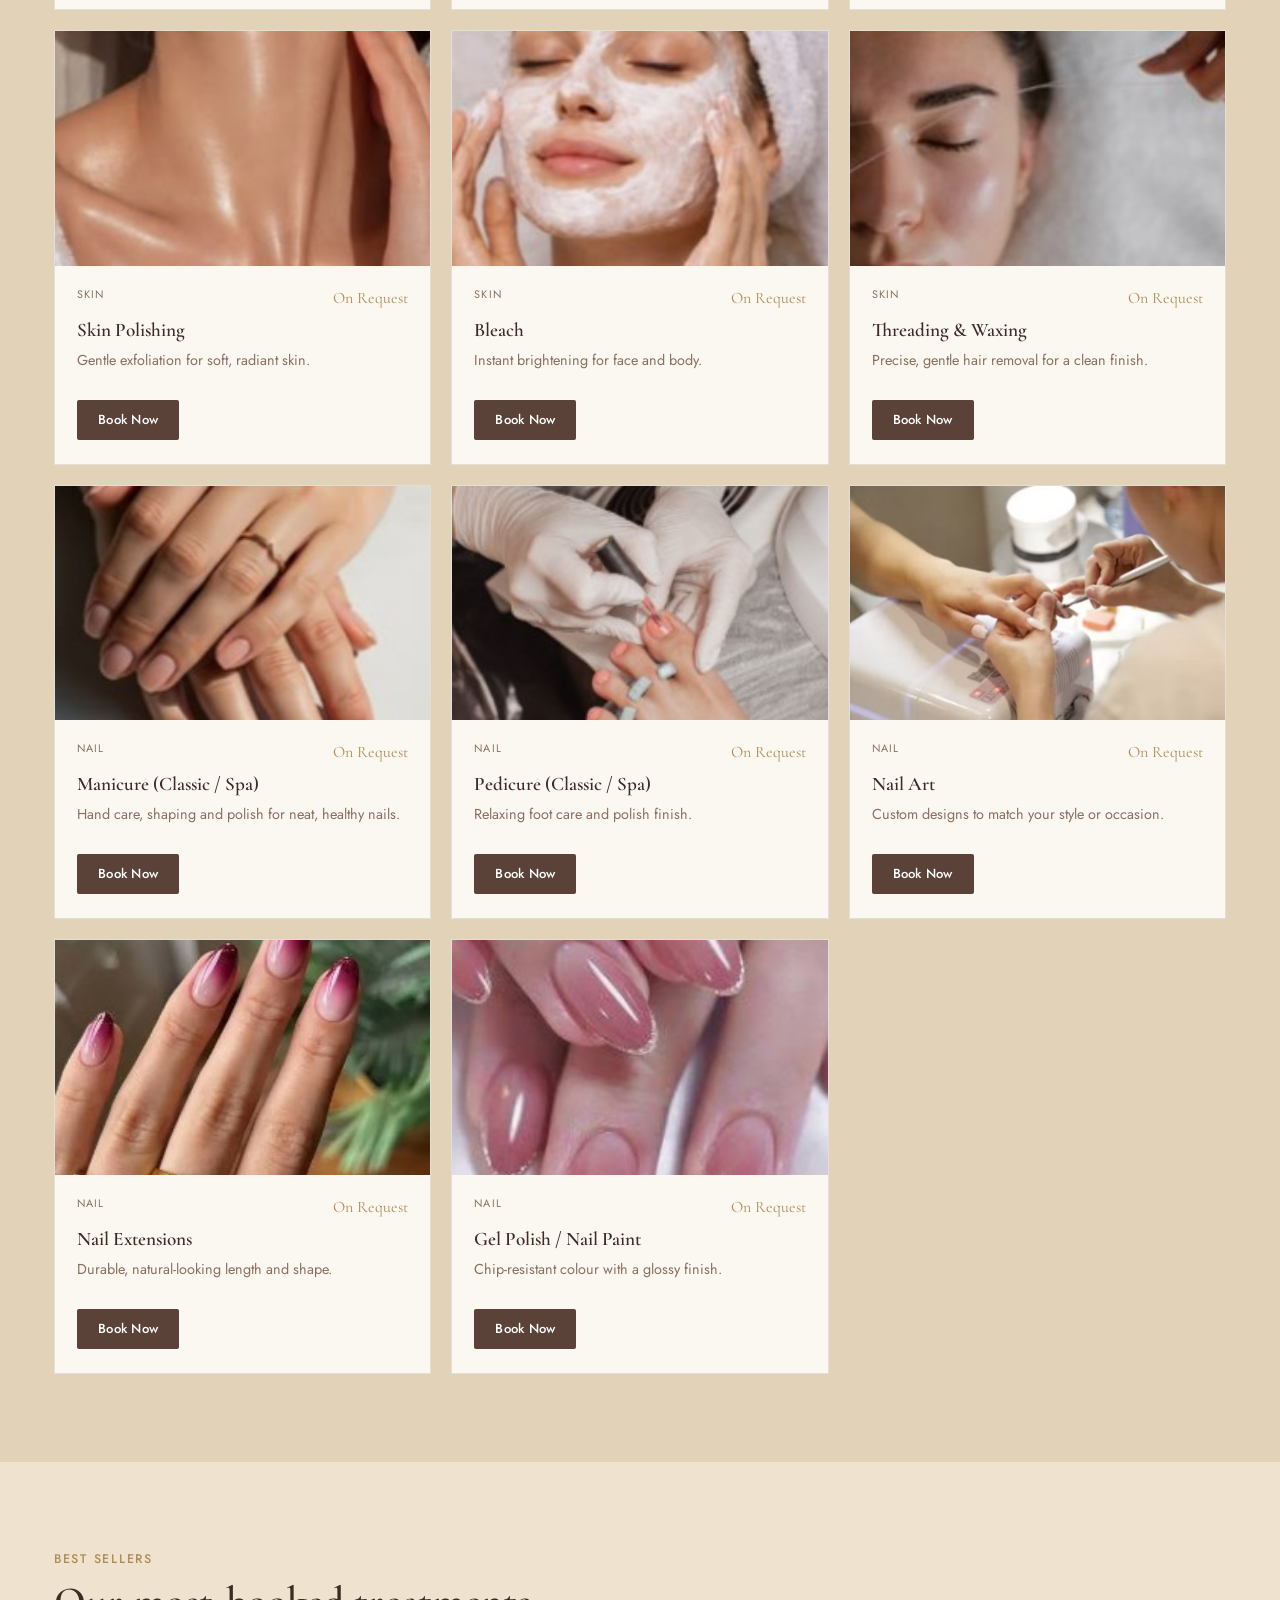
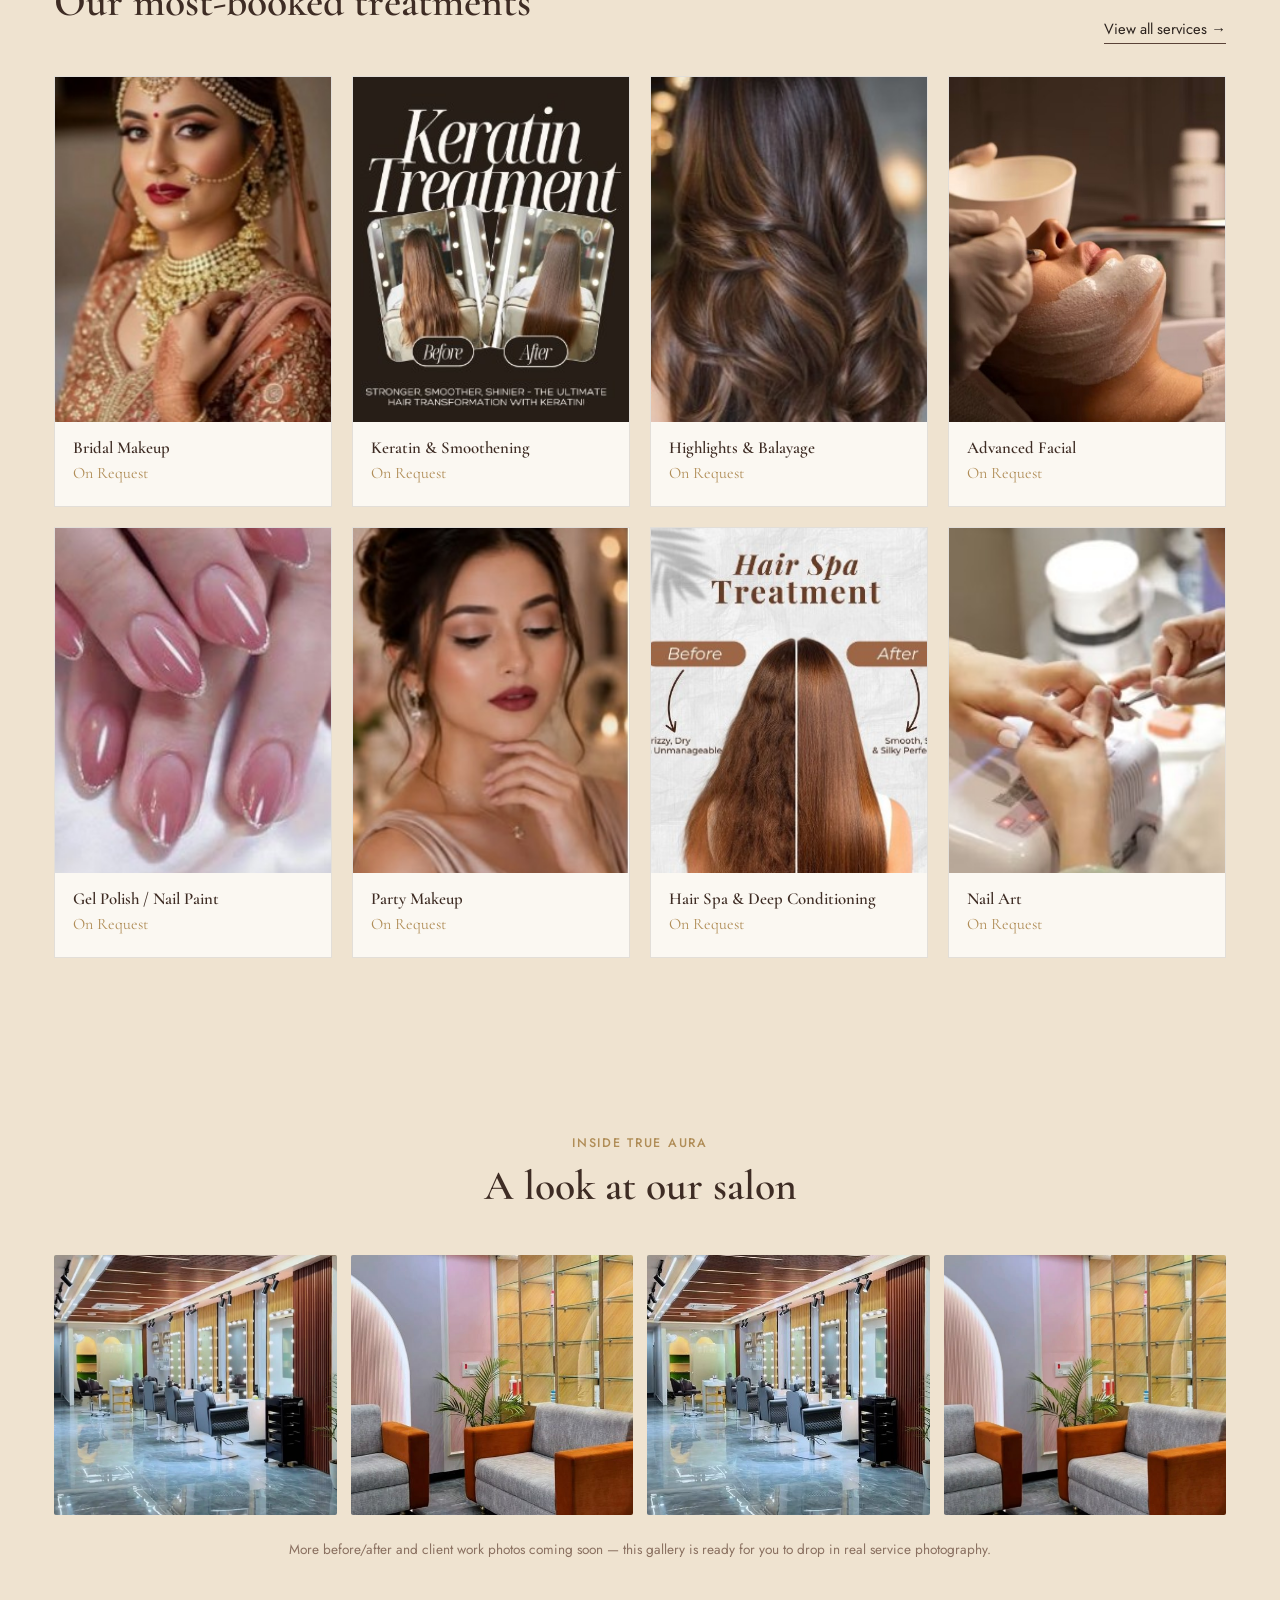
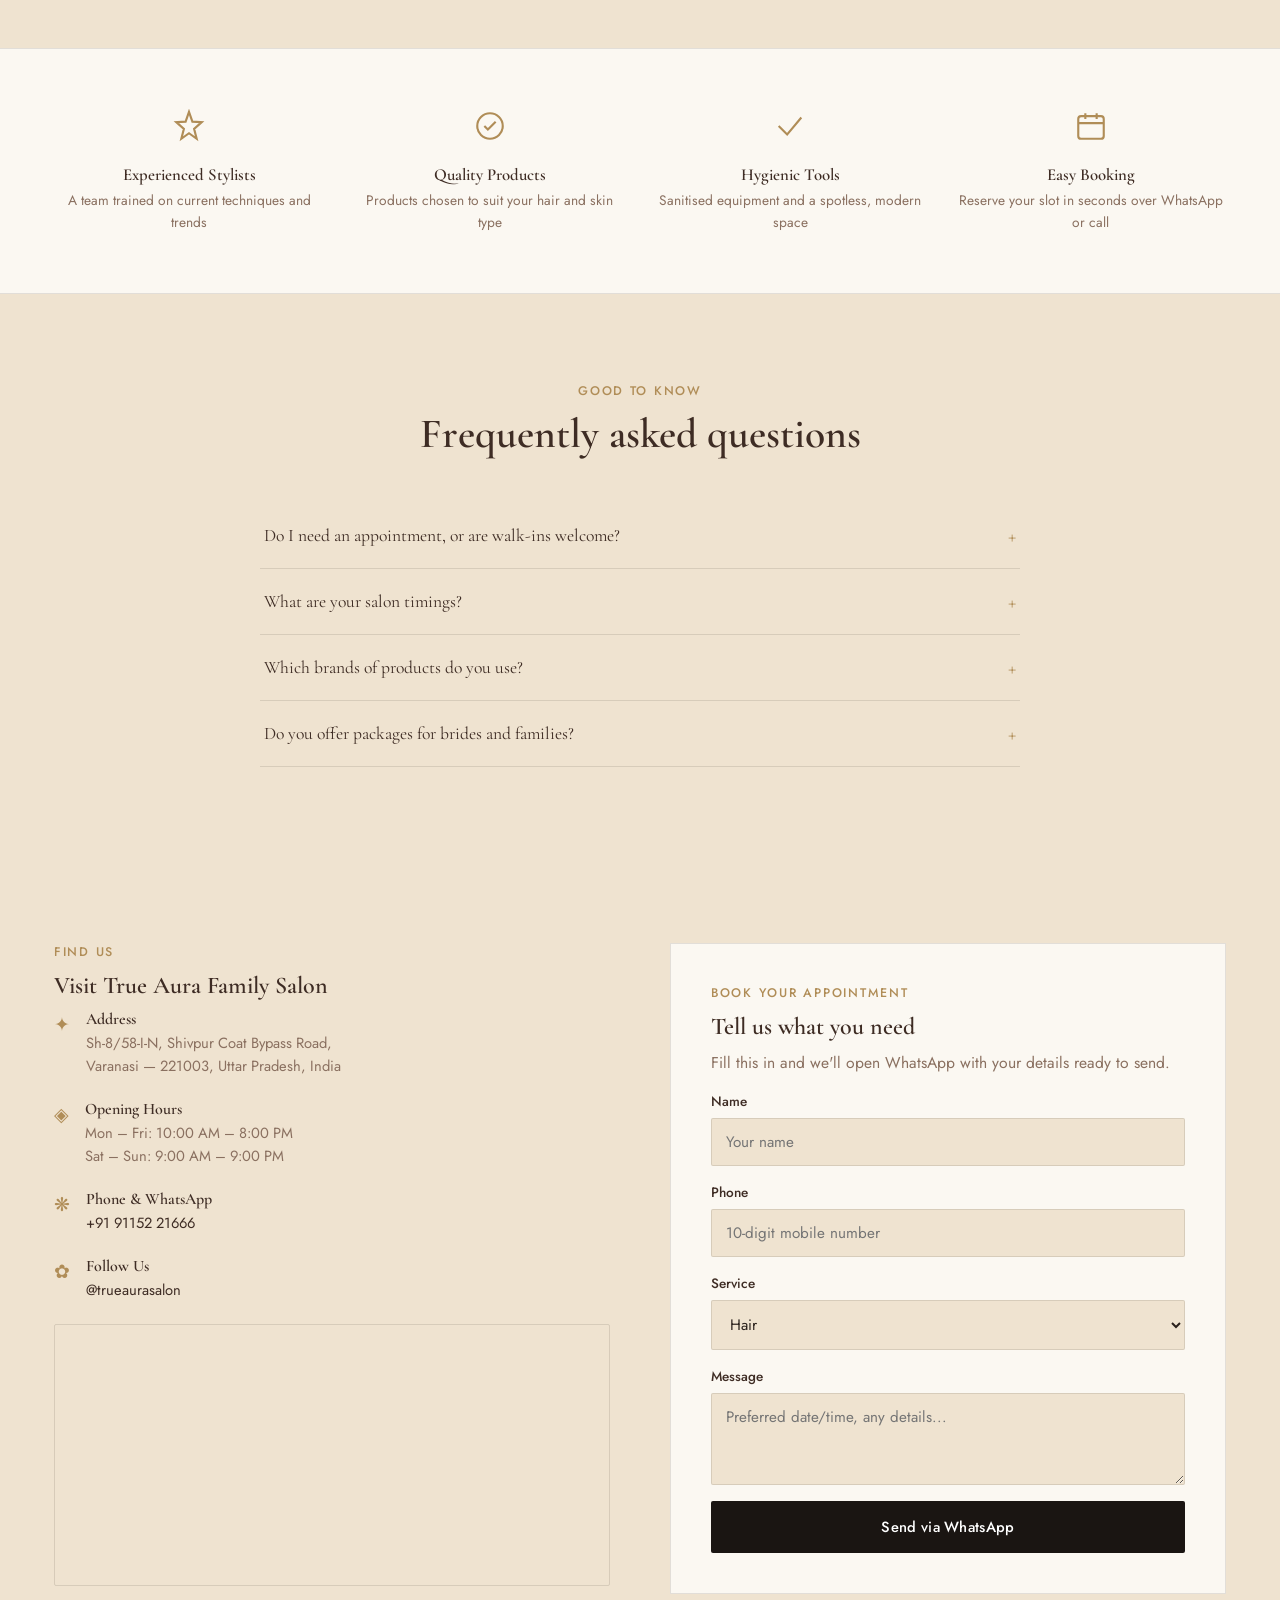
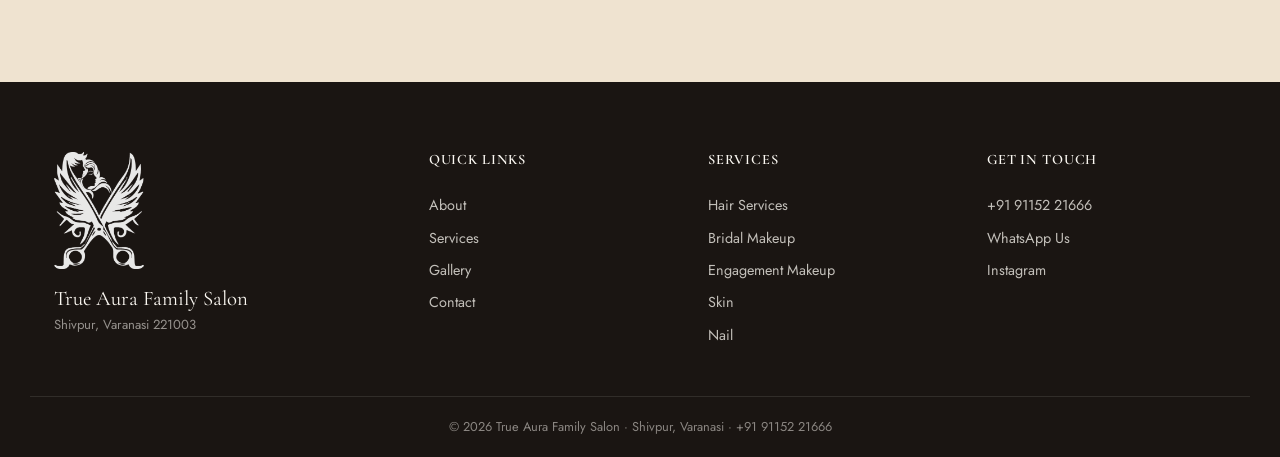
==== commit 2c30dd03: "Update index.html" ====
--- a/index.html
+++ b/index.html
@@ -193,7 +193,7 @@
           </div>
         </a>
         <a href="hair-services.html" class="spotlight-card">
-          <img src="assets/images/thumb-hair.jpg" alt="Hair services at True Aura Family Salon, Varanasi" loading="lazy">
+          <img src="assets/images/treatment-haircut-styling.jpg" alt="Hair services at True Aura Family Salon, Varanasi" loading="lazy">
           <div class="spotlight-card-overlay">
             <h3>Hair Services</h3>
             <p>Cuts, colour, keratin, extensions and bridal hairstyling.</p>
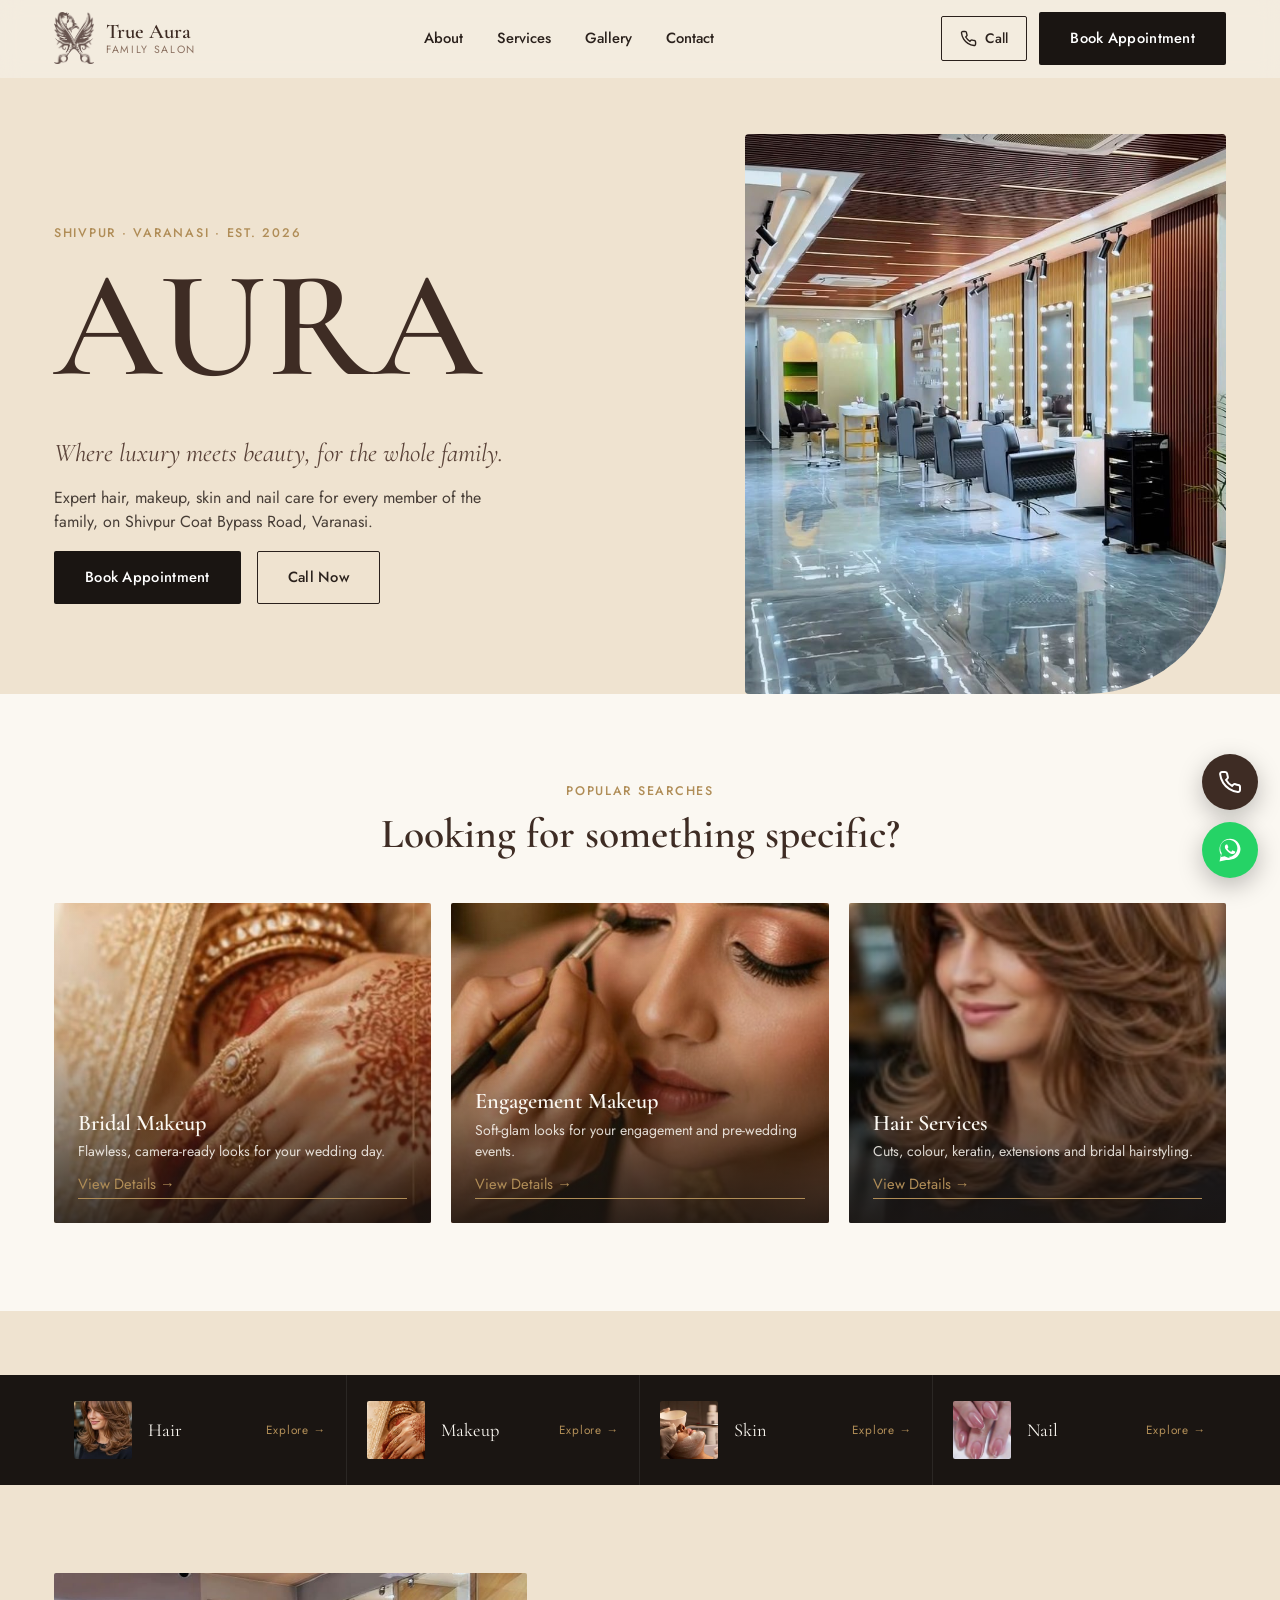
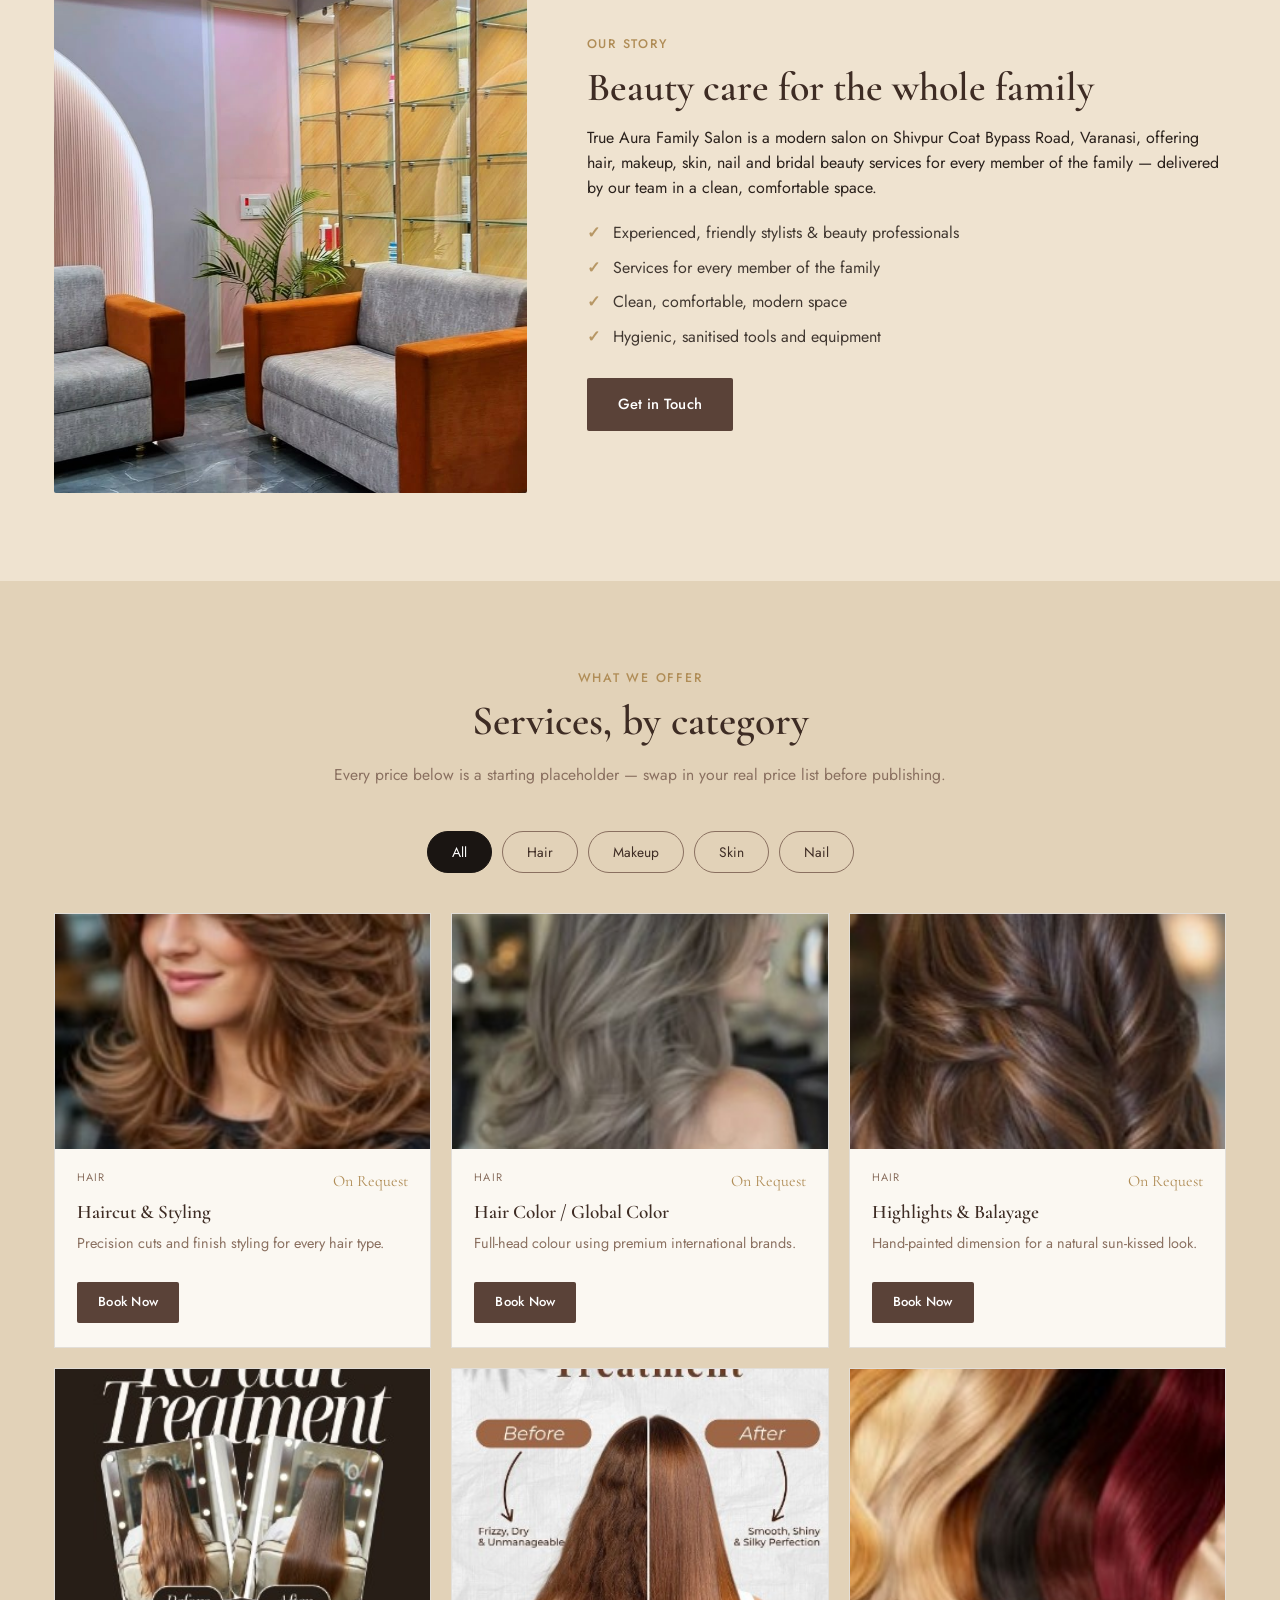
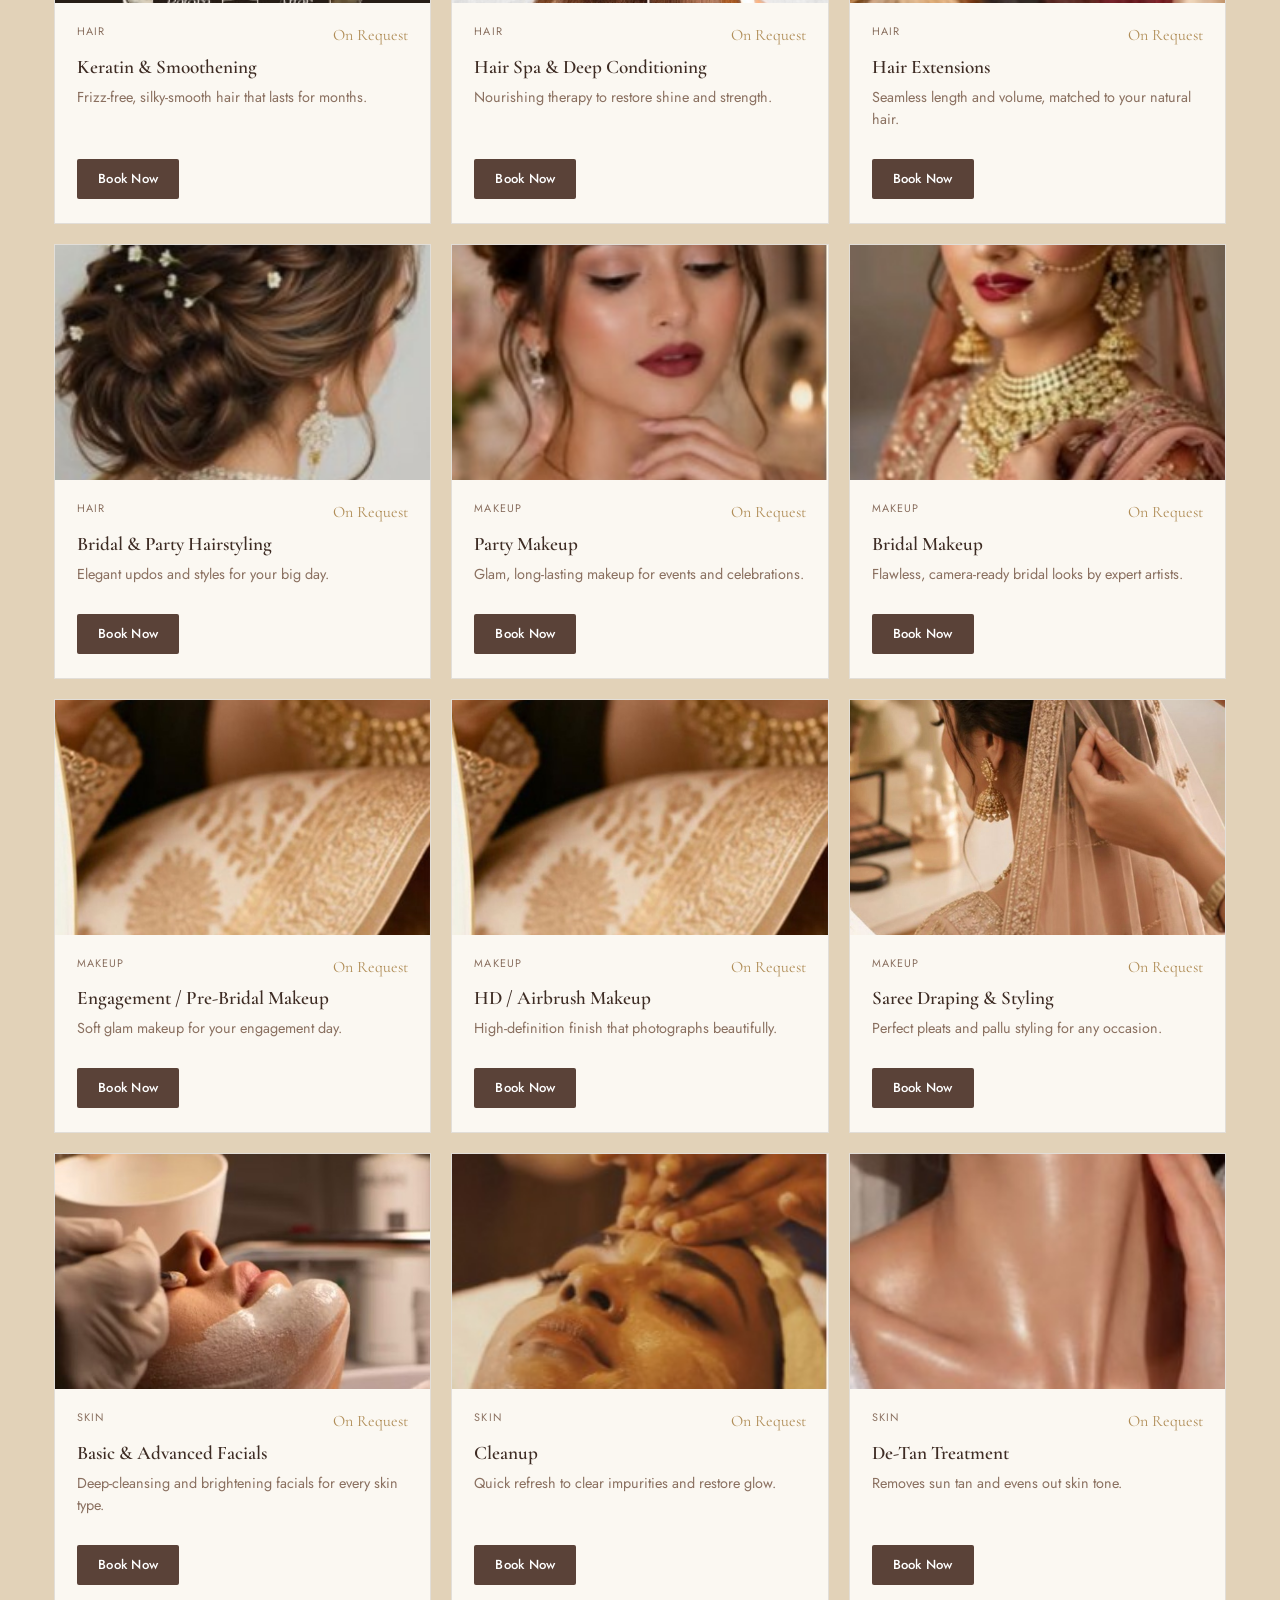
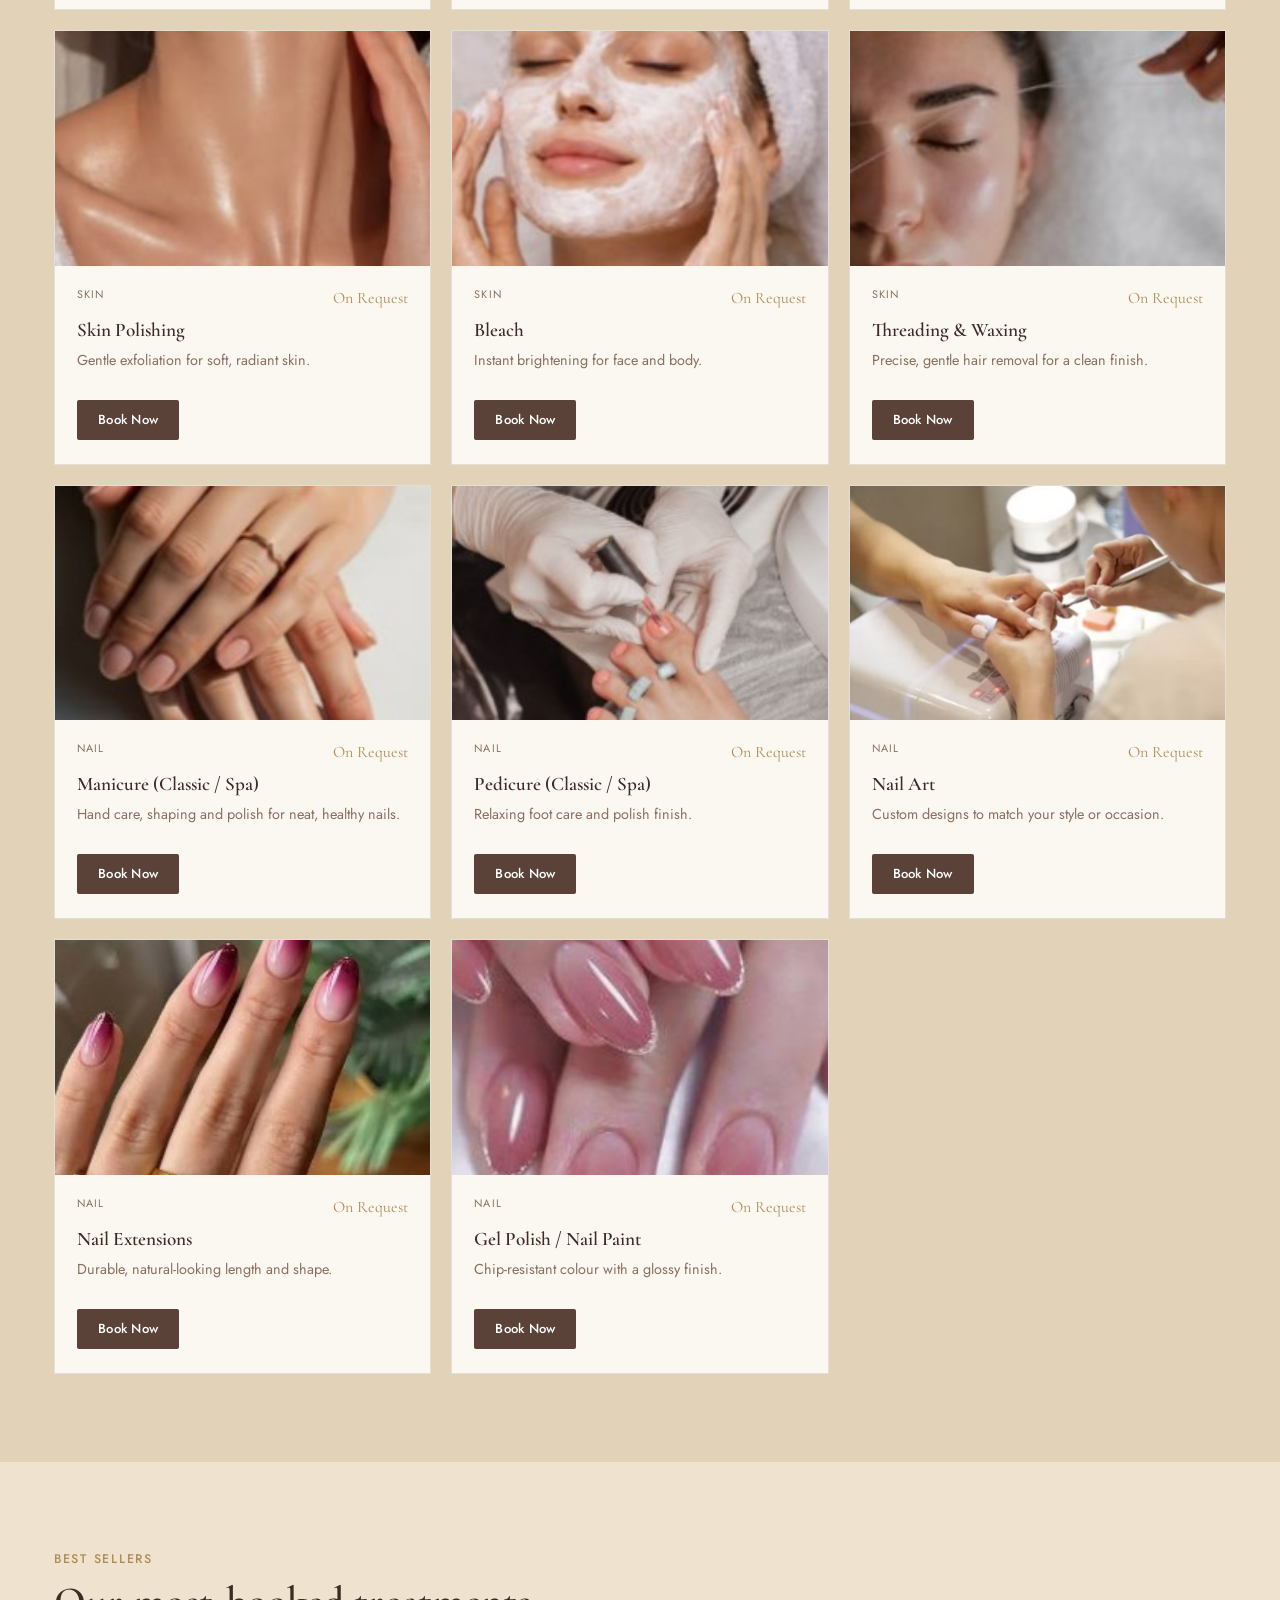
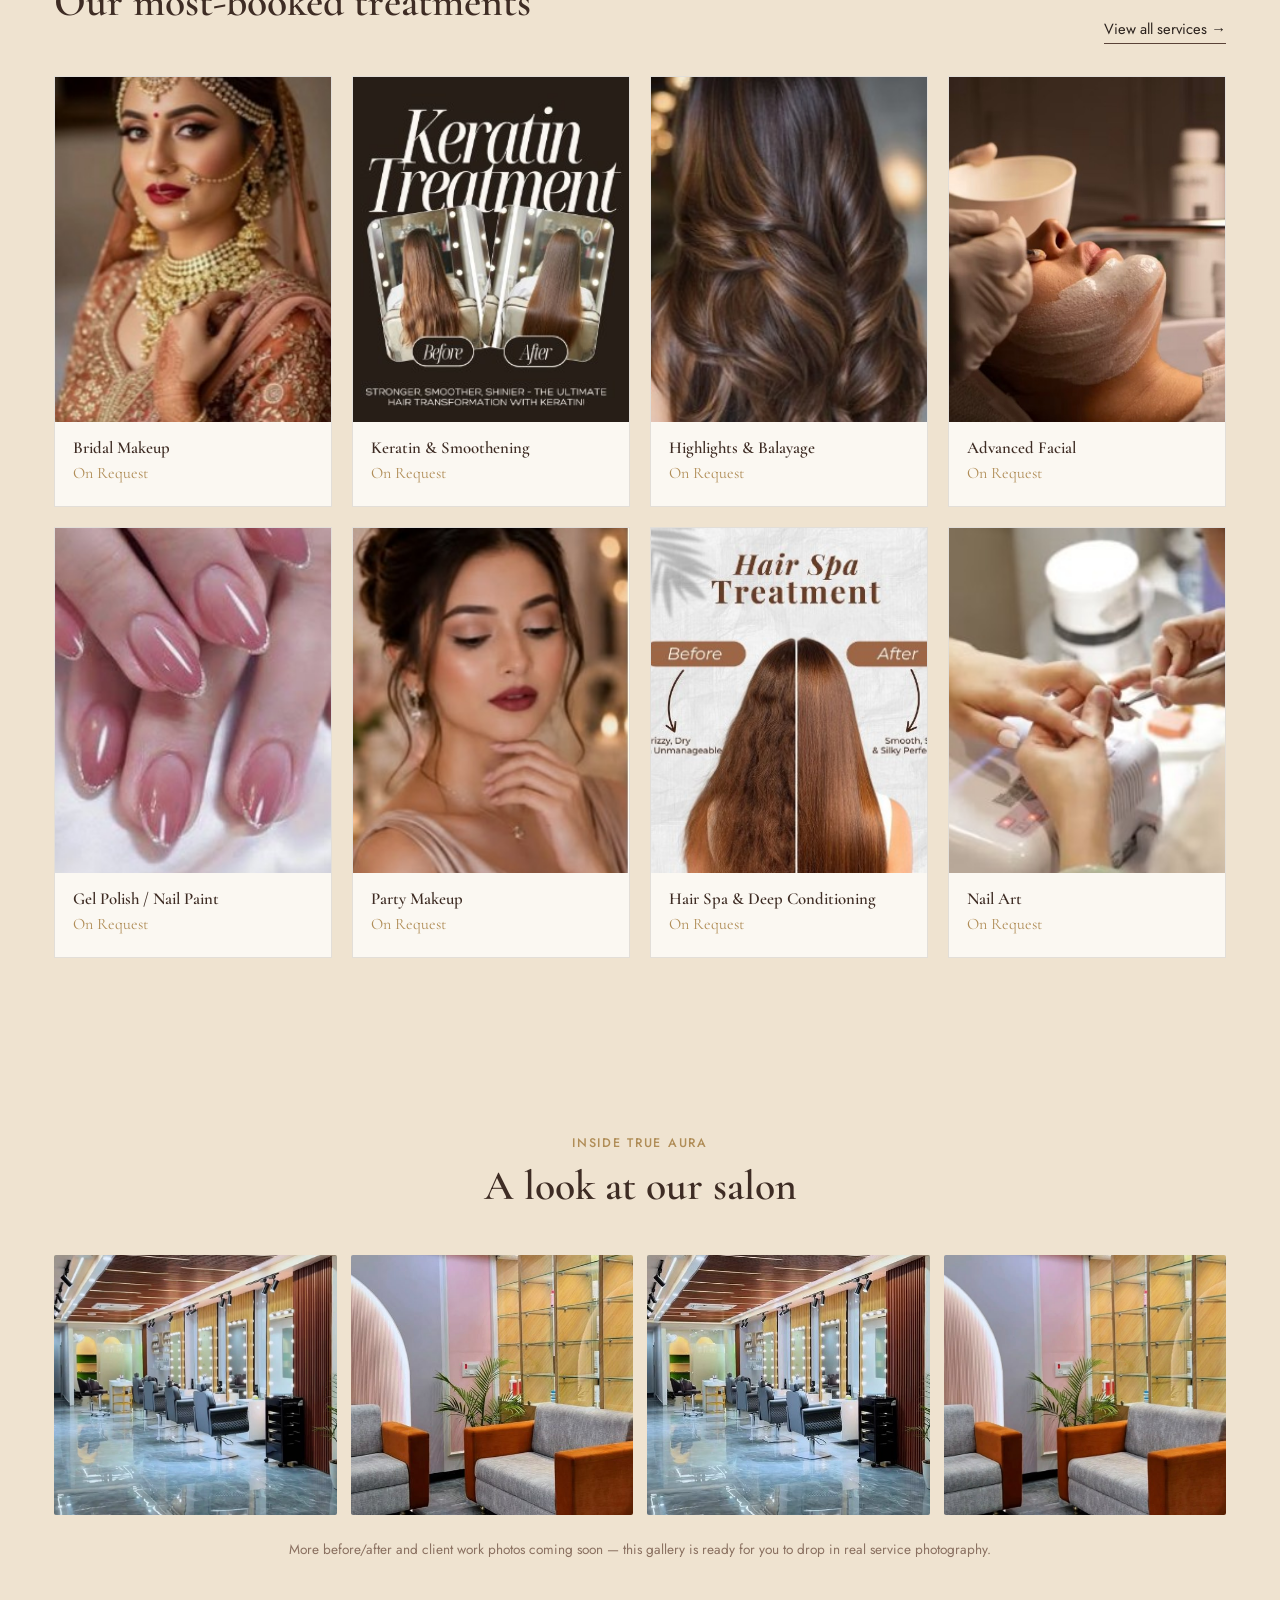
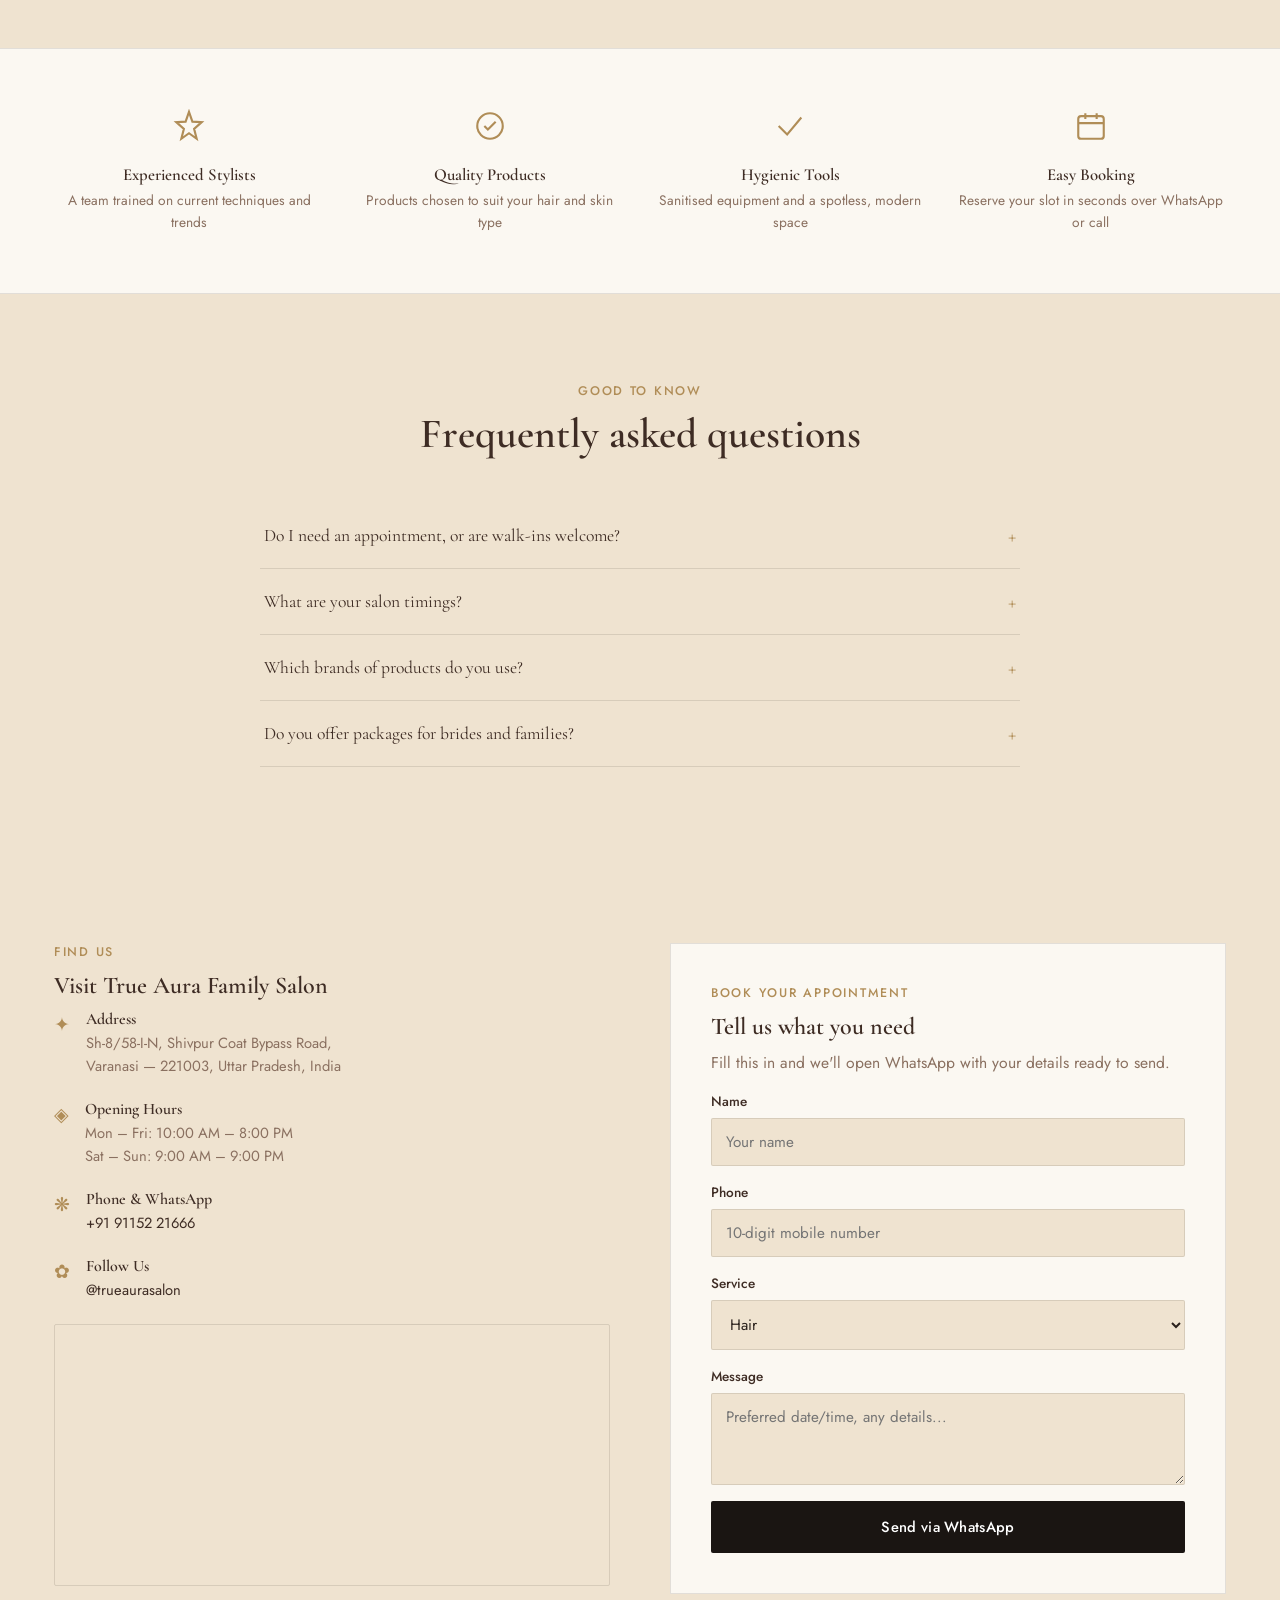
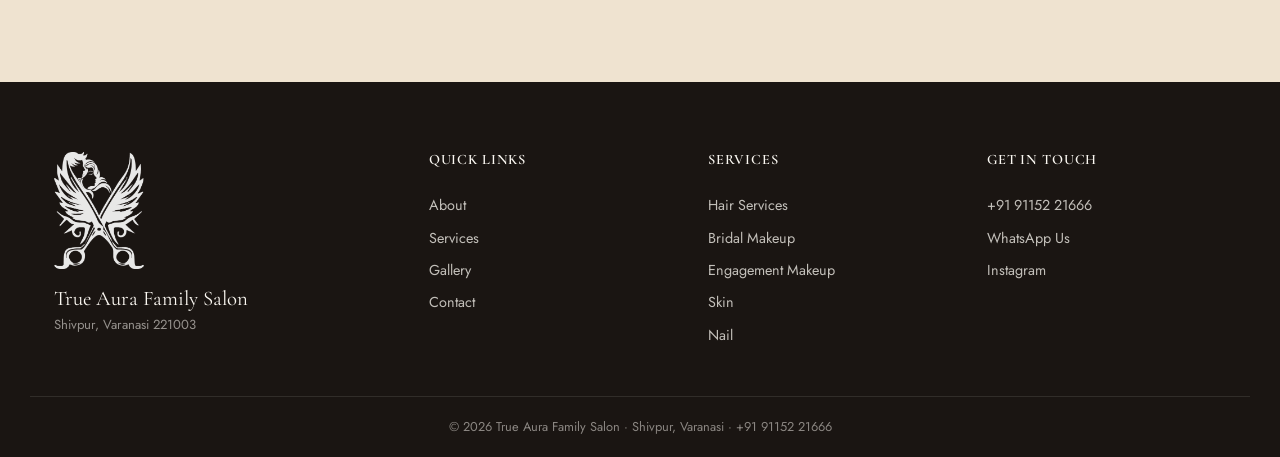
==== commit 51e175bc: "index.html" ====
--- a/index.html
+++ b/index.html
@@ -208,7 +208,7 @@
   <section class="category-strip" aria-label="Service categories">
     <div class="container category-grid">
       <a href="#services" class="category-item" data-filter="hair">
-        <img src="assets/images/thumb-hair.jpg" alt="Hair services at True Aura Family Salon" width="120" height="120" loading="lazy">
+        <img src="assets/images/treatment-haircut-styling.jpg" alt="Hair services at True Aura Family Salon" width="120" height="120" loading="lazy">
         <span class="category-label">Hair</span>
         <span class="category-go">Explore →</span>
       </a>
@@ -218,12 +218,12 @@
         <span class="category-go">Explore →</span>
       </a>
       <a href="#services" class="category-item" data-filter="skin">
-        <img src="assets/images/thumb-skin.jpg" alt="Skin &amp; facial services at True Aura Family Salon" width="120" height="120" loading="lazy">
+        <img src="assets/images/treatment-advanced-facial.jpg" alt="Skin &amp; facial services at True Aura Family Salon" width="120" height="120" loading="lazy">
         <span class="category-label">Skin</span>
         <span class="category-go">Explore →</span>
       </a>
       <a href="#services" class="category-item" data-filter="nail">
-        <img src="assets/images/thumb-nail.jpg" alt="Nail services at True Aura Family Salon" width="120" height="120" loading="lazy">
+        <img src="assets/images/treatment-gel-polish.jpg" alt="Nail services at True Aura Family Salon" width="120" height="120" loading="lazy">
         <span class="category-label">Nail</span>
         <span class="category-go">Explore →</span>
       </a>
